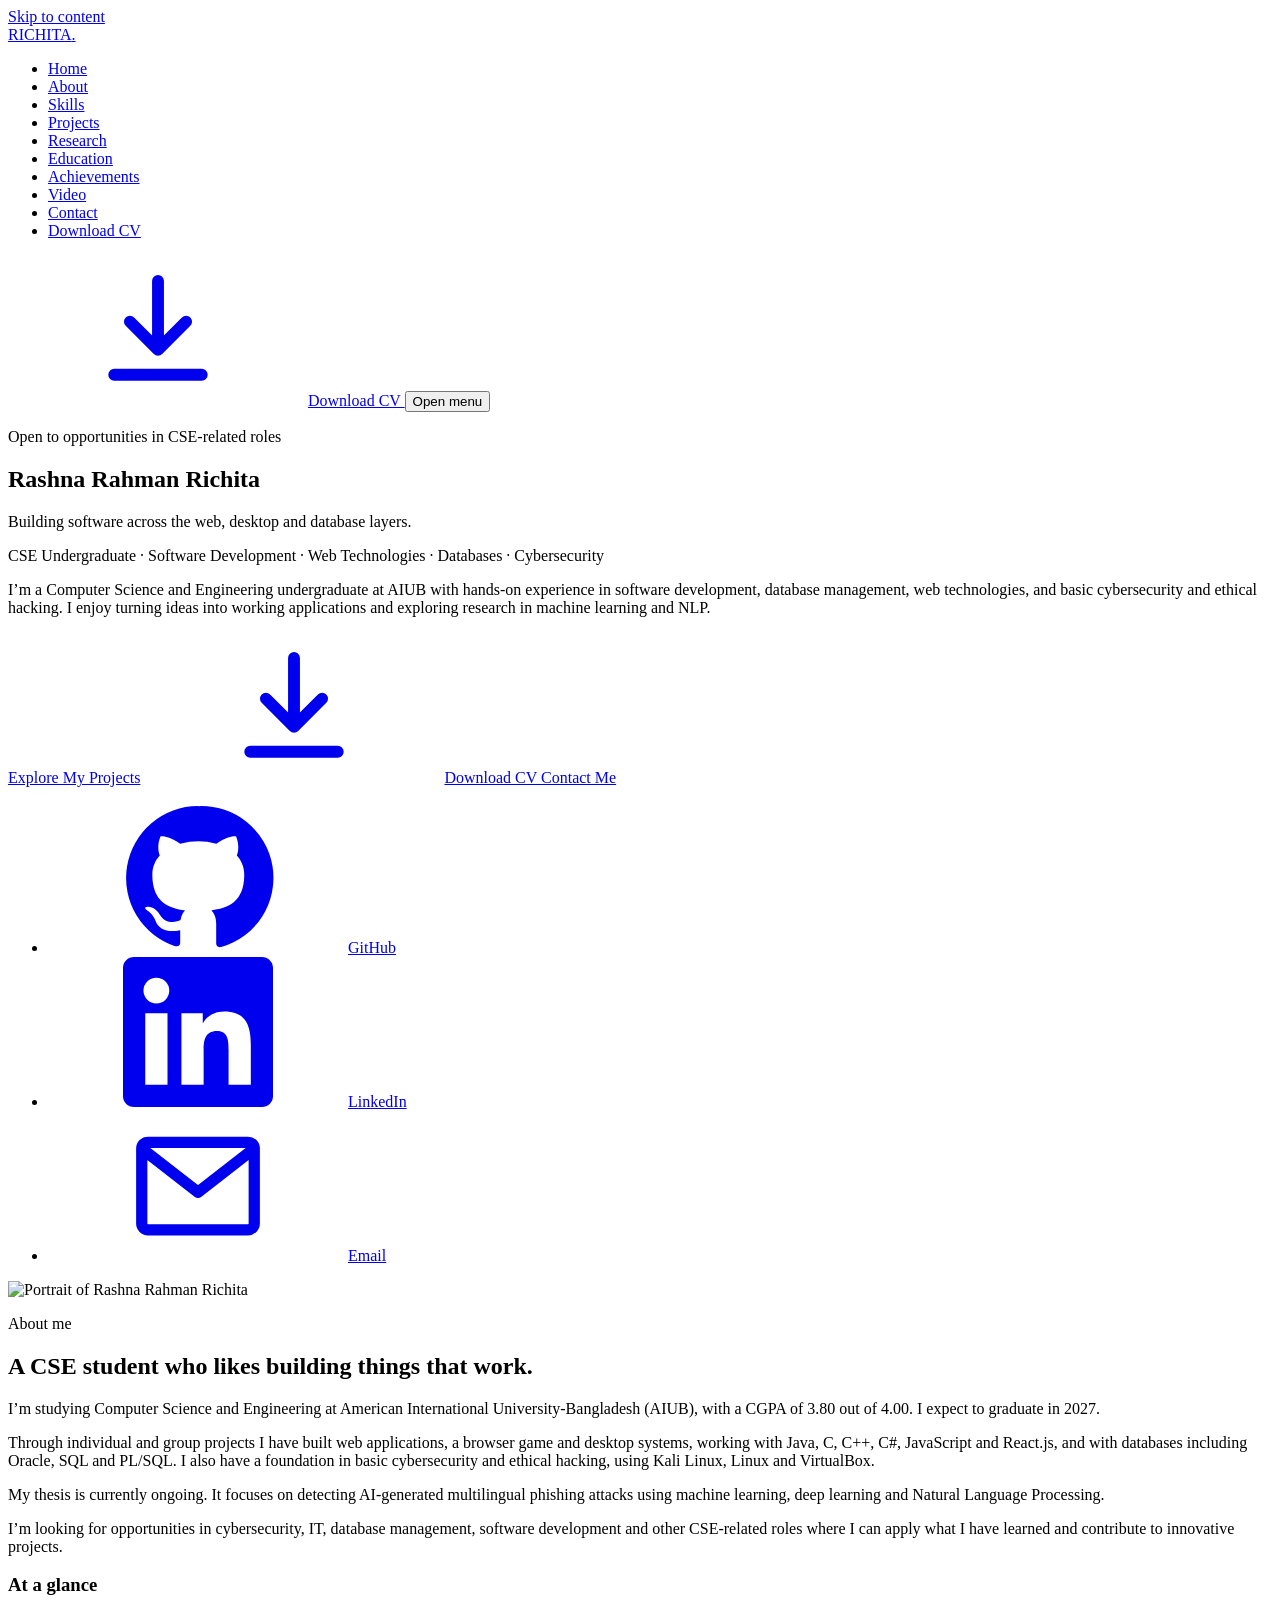
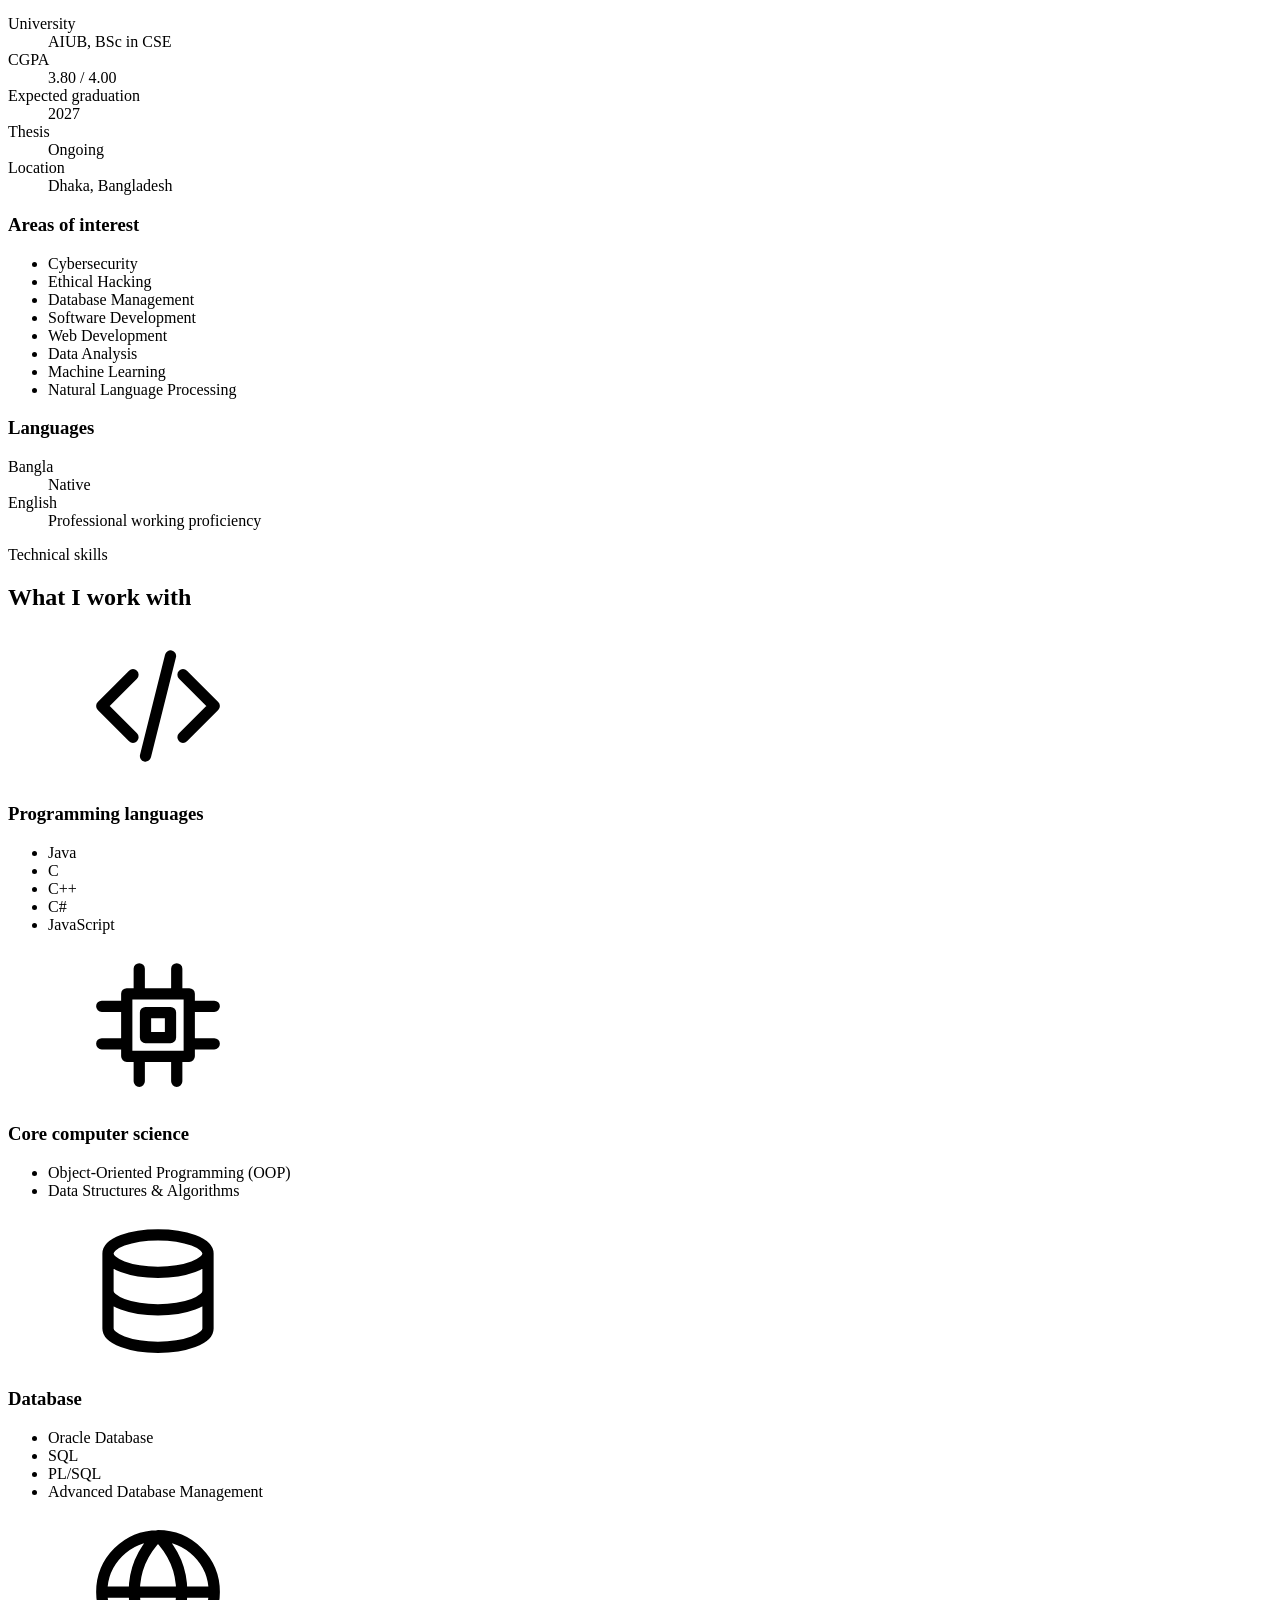
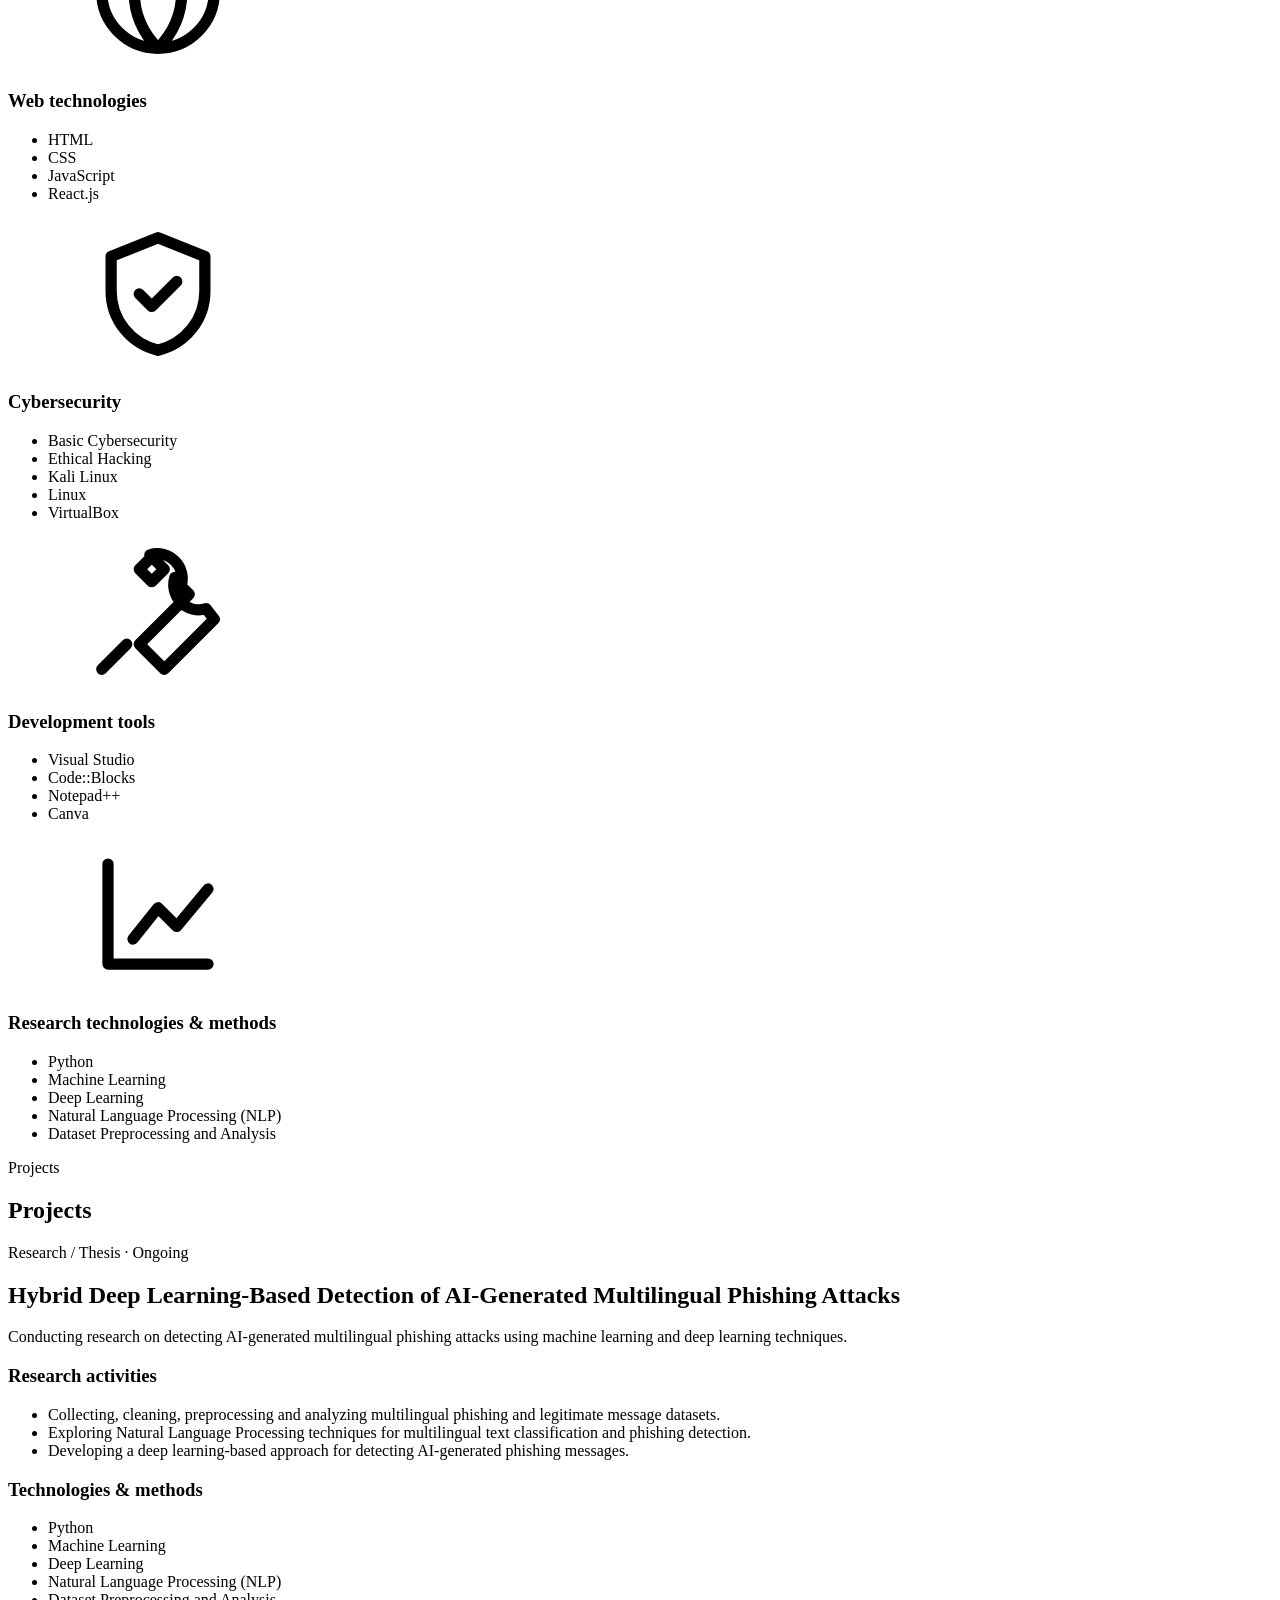
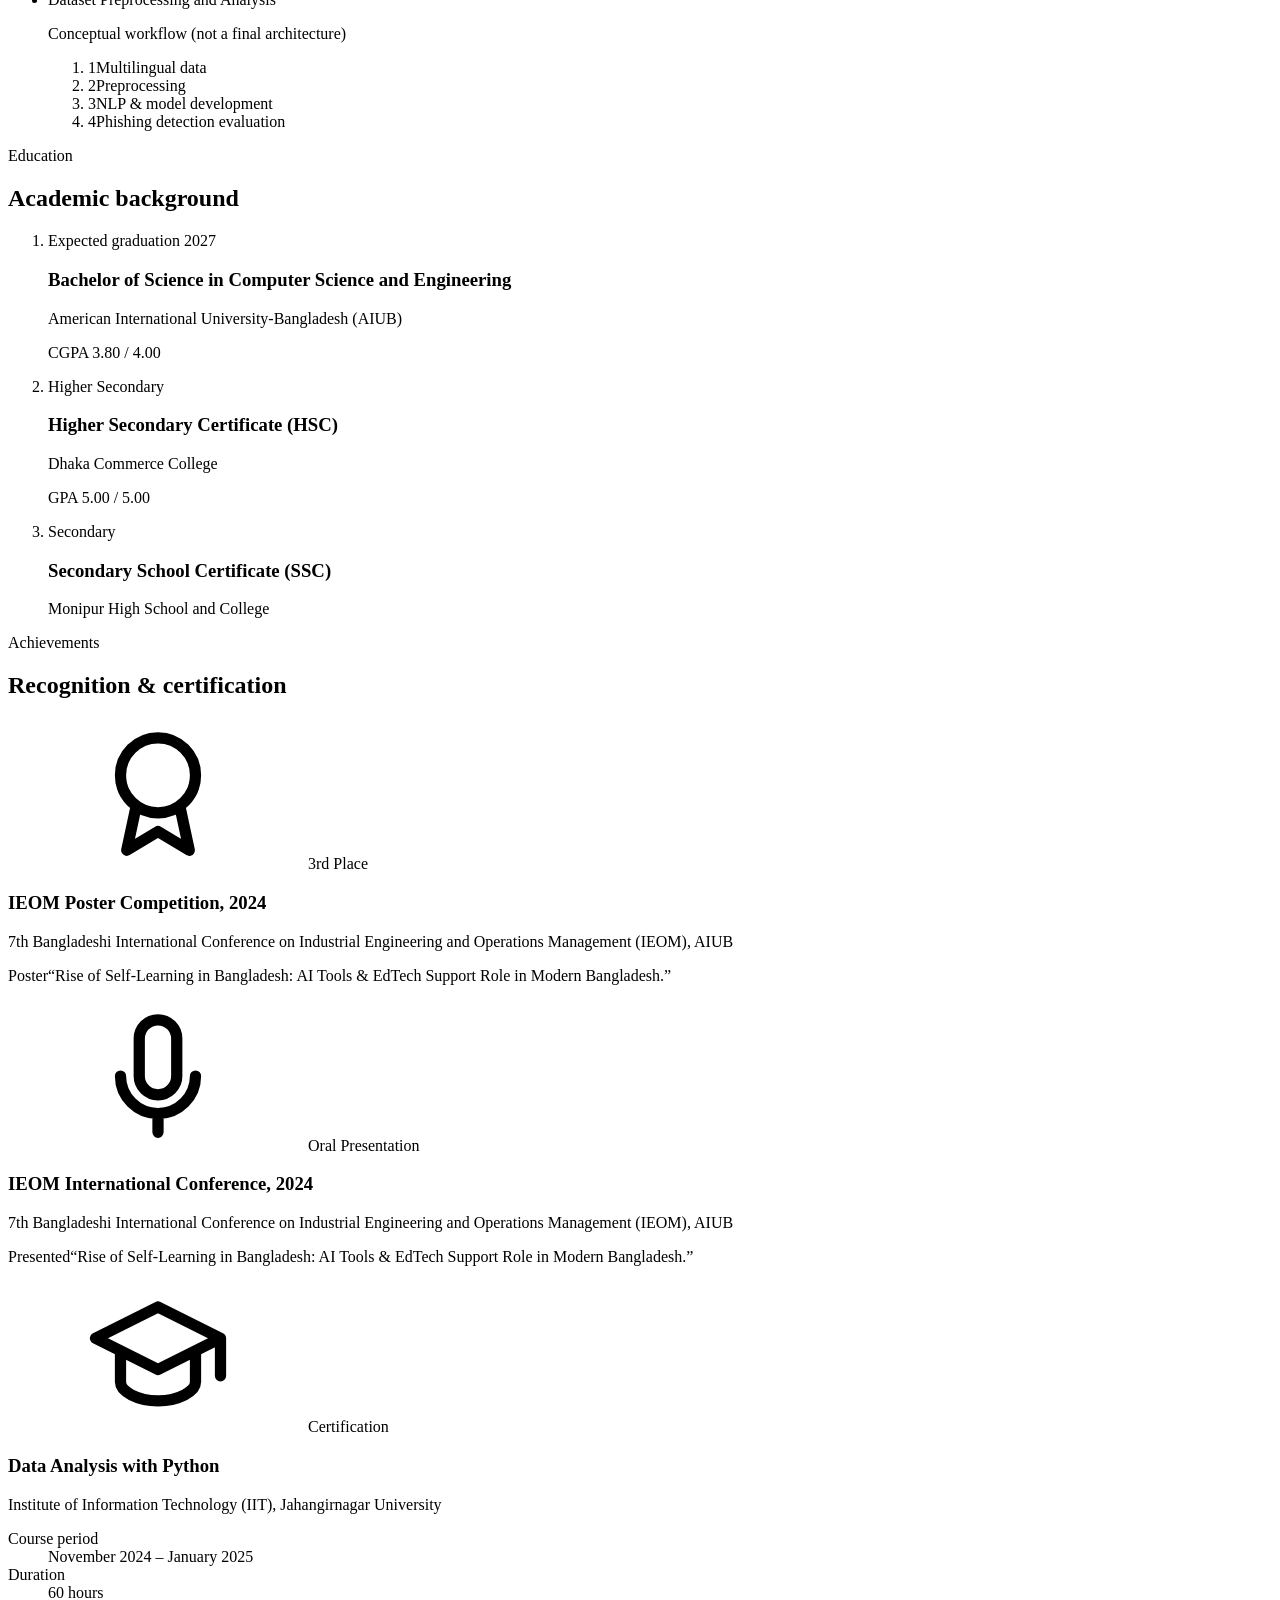
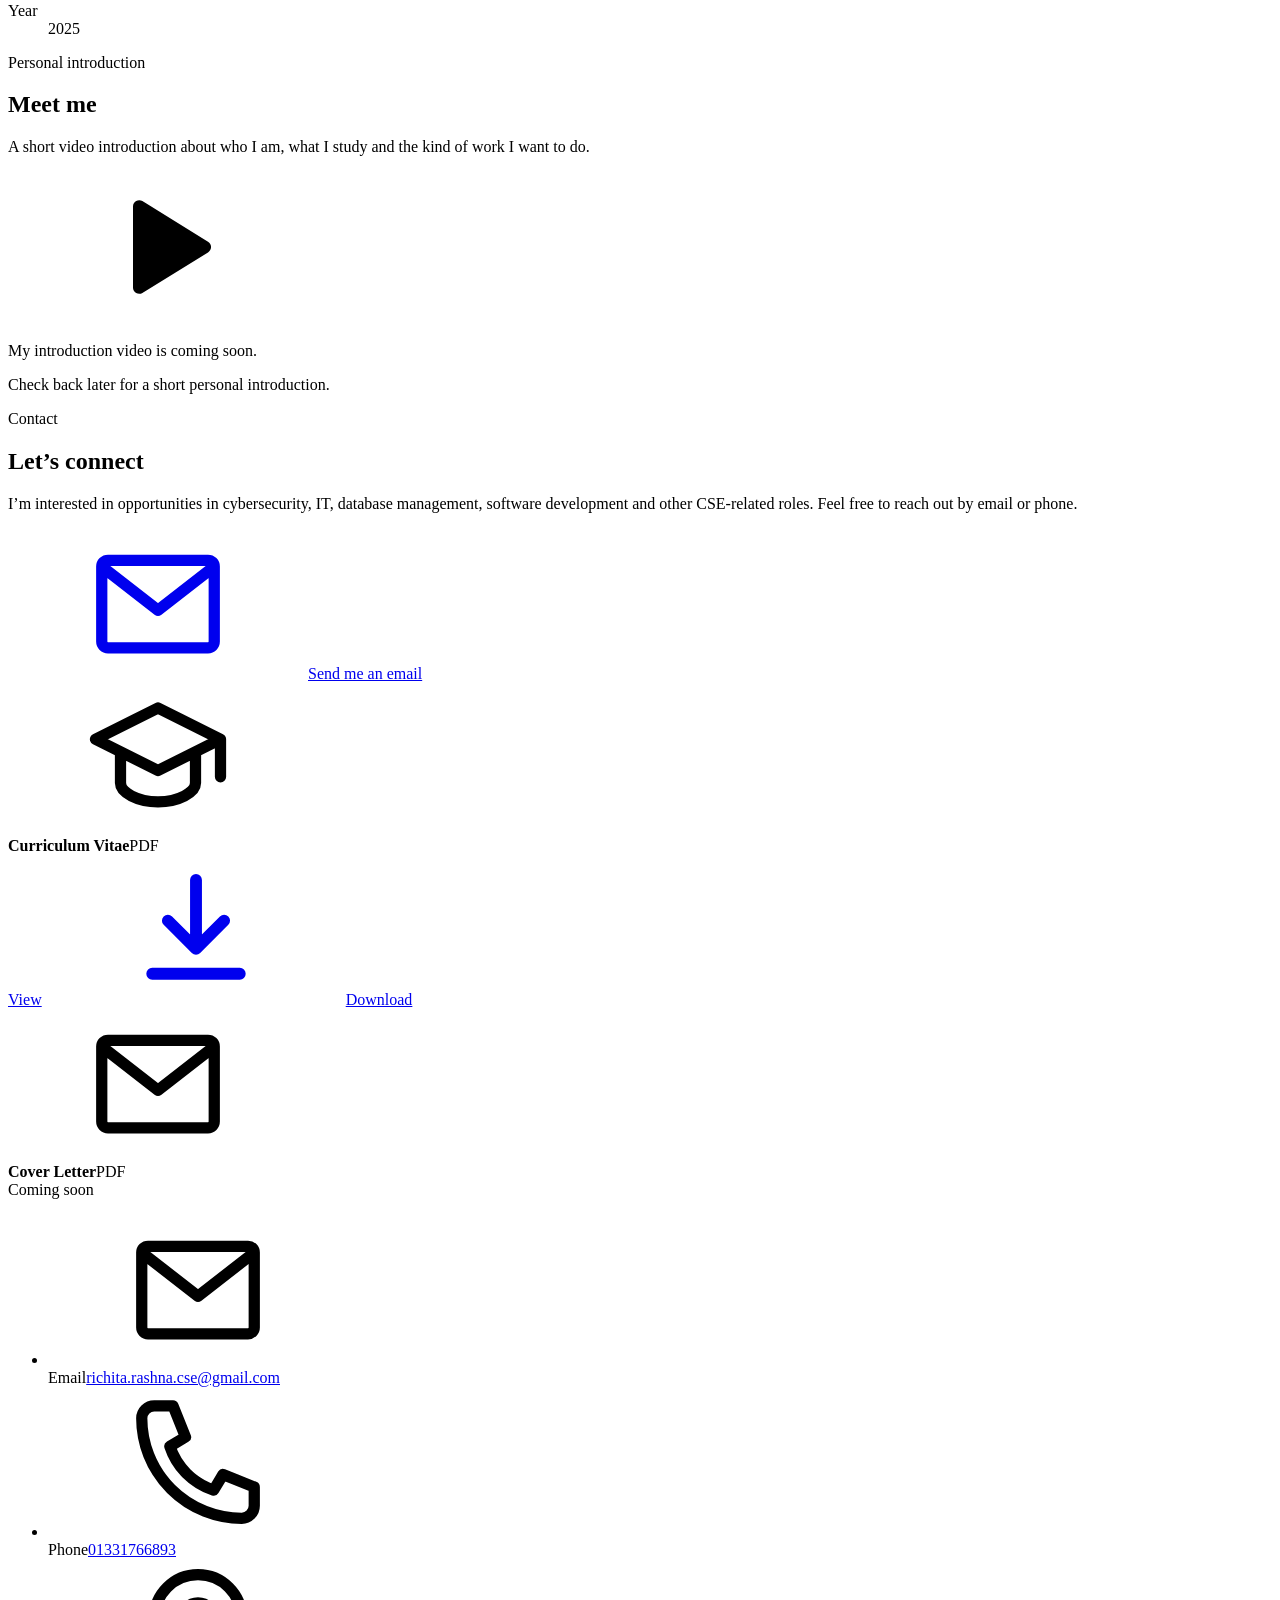
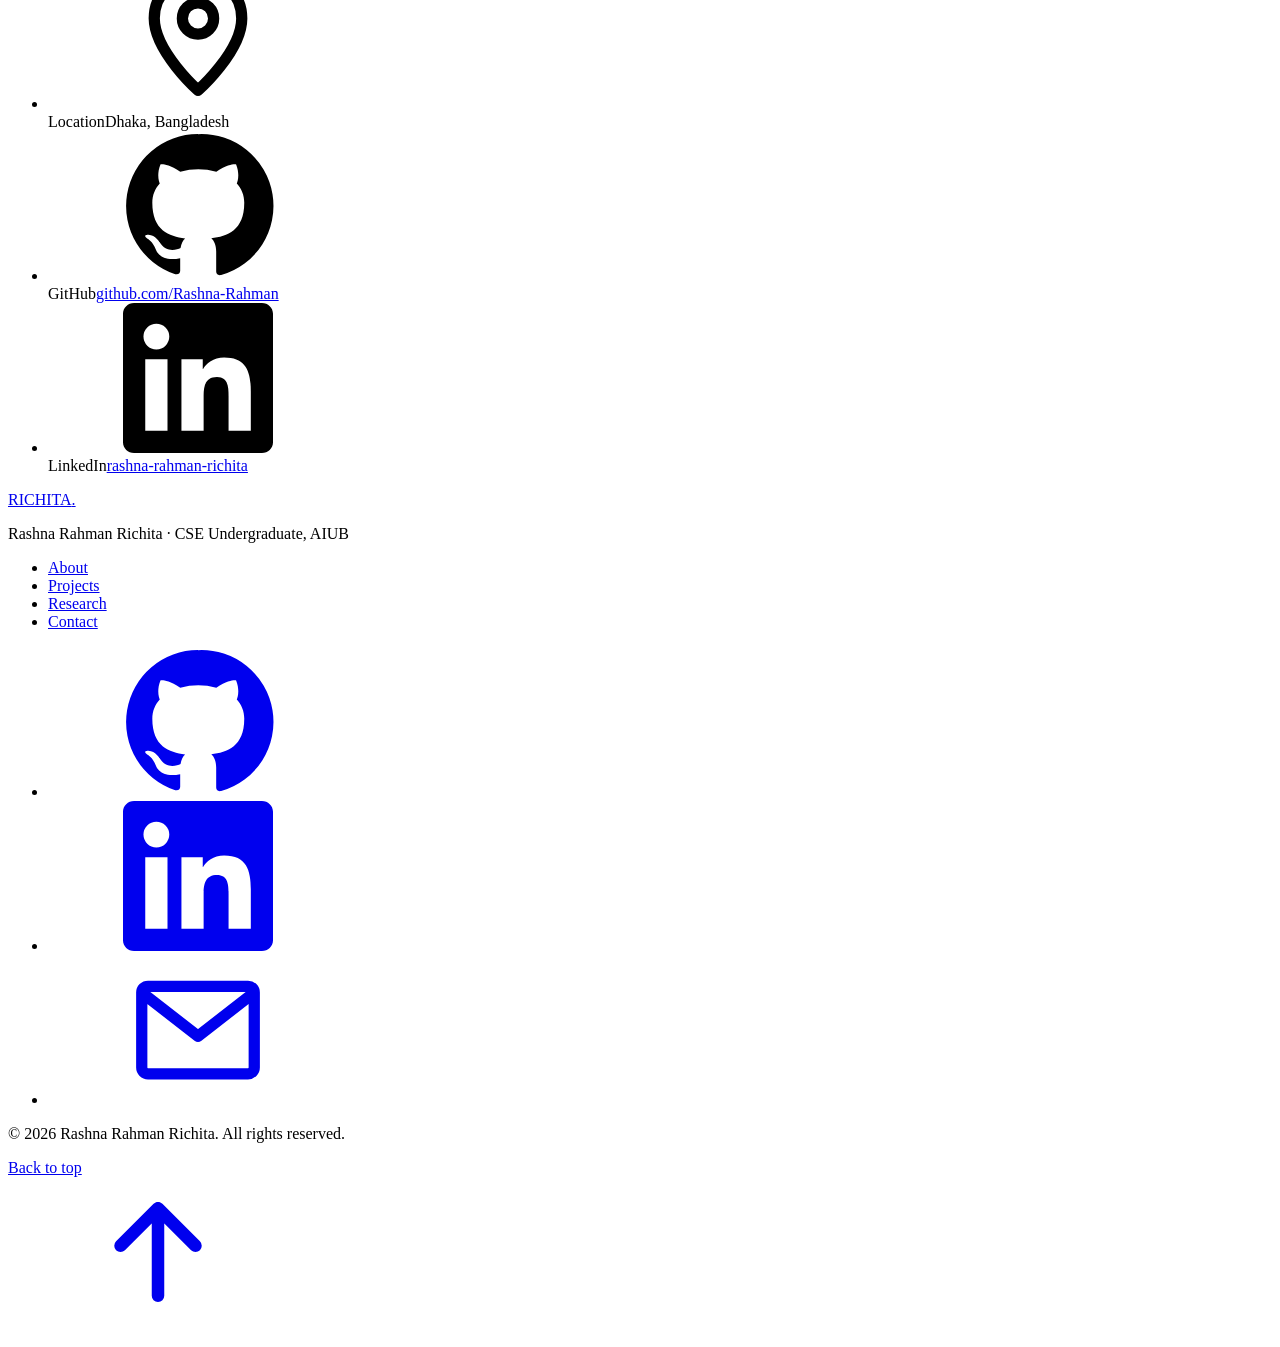
==== index.html @ a223ba28 "Add files via upload" ====
<!DOCTYPE html>
<html lang="en">
<head>
  <meta charset="UTF-8">
  <meta name="viewport" content="width=device-width, initial-scale=1">
  <title>Rashna Rahman Richita | CSE Undergraduate, AIUB</title>
  <meta name="description" content="Portfolio of Rashna Rahman Richita, Computer Science and Engineering undergraduate at AIUB with interests in software development, web technologies, databases and cybersecurity.">

  <!-- Open Graph (edit these if you change your name or host the site) -->
  <meta property="og:type" content="website">
  <meta property="og:title" content="Rashna Rahman Richita | CSE Undergraduate">
  <meta property="og:description" content="Software development, web technologies, databases, cybersecurity and research on multilingual phishing detection.">
  <meta property="og:image" content="assets/images/profile.jpg">

  <link rel="icon" type="image/svg+xml" href="assets/icons/favicon.svg">

  <!-- Font: Inter. If offline, system fonts are used automatically. -->
  <link rel="preconnect" href="https://fonts.googleapis.com">
  <link rel="preconnect" href="https://fonts.gstatic.com" crossorigin>
  <link href="https://fonts.googleapis.com/css2?family=Inter:wght@400;500;600;700;800&display=swap" rel="stylesheet">

  <link rel="stylesheet" href="css/style.css">
  <script>document.documentElement.classList.add("js");</script>
</head>
<body>

<!-- ============ ICON SET (inline SVG, no external library needed) ============ -->
<svg width="0" height="0" style="position:absolute" aria-hidden="true">
  <symbol id="i-github" viewBox="0 0 24 24"><path fill="currentColor" d="M12 .5a11.5 11.5 0 0 0-3.64 22.41c.58.11.79-.25.79-.56v-2c-3.2.7-3.88-1.37-3.88-1.37-.53-1.33-1.28-1.69-1.28-1.69-1.05-.71.08-.7.08-.7 1.16.08 1.77 1.19 1.77 1.19 1.03 1.77 2.71 1.26 3.37.96.1-.75.4-1.26.73-1.55-2.56-.29-5.25-1.28-5.25-5.69 0-1.26.45-2.29 1.19-3.1-.12-.29-.52-1.46.11-3.05 0 0 .97-.31 3.17 1.18a11 11 0 0 1 5.77 0c2.2-1.49 3.17-1.18 3.17-1.18.63 1.59.23 2.76.11 3.05.74.81 1.19 1.84 1.19 3.1 0 4.42-2.7 5.39-5.27 5.68.41.36.78 1.06.78 2.14v3.17c0 .31.21.68.8.56A11.5 11.5 0 0 0 12 .5Z"/></symbol>
  <symbol id="i-linkedin" viewBox="0 0 24 24"><path fill="currentColor" d="M20.45 20.45h-3.56v-5.57c0-1.33-.02-3.04-1.85-3.04-1.86 0-2.14 1.45-2.14 2.94v5.67H9.35V9h3.41v1.56h.05c.48-.9 1.64-1.85 3.37-1.85 3.6 0 4.27 2.37 4.27 5.46v6.28ZM5.34 7.43a2.06 2.06 0 1 1 0-4.13 2.06 2.06 0 0 1 0 4.13ZM7.12 20.45H3.56V9h3.56v11.45ZM22.22 0H1.77C.79 0 0 .77 0 1.73v20.54C0 23.23.79 24 1.77 24h20.45c.98 0 1.78-.77 1.78-1.73V1.73C24 .77 23.2 0 22.22 0Z"/></symbol>
  <symbol id="i-mail" viewBox="0 0 24 24"><path fill="none" stroke="currentColor" stroke-width="1.8" stroke-linecap="round" stroke-linejoin="round" d="M4 5h16a1 1 0 0 1 1 1v12a1 1 0 0 1-1 1H4a1 1 0 0 1-1-1V6a1 1 0 0 1 1-1Zm-1 1 9 7 9-7"/></symbol>
  <symbol id="i-phone" viewBox="0 0 24 24"><path fill="none" stroke="currentColor" stroke-width="1.8" stroke-linecap="round" stroke-linejoin="round" d="M5 3h3l2 5-2.5 1.5a11 11 0 0 0 7 7L16 14l5 2v3a2 2 0 0 1-2 2A16 16 0 0 1 3 5a2 2 0 0 1 2-2Z"/></symbol>
  <symbol id="i-pin" viewBox="0 0 24 24"><path fill="none" stroke="currentColor" stroke-width="1.8" stroke-linecap="round" stroke-linejoin="round" d="M12 21s-7-6.2-7-11.5a7 7 0 0 1 14 0C19 14.8 12 21 12 21Zm0-9a2.5 2.5 0 1 0 0-5 2.5 2.5 0 0 0 0 5Z"/></symbol>
  <symbol id="i-download" viewBox="0 0 24 24"><path fill="none" stroke="currentColor" stroke-width="1.9" stroke-linecap="round" stroke-linejoin="round" d="M12 4v11m0 0-4.5-4.5M12 15l4.5-4.5M5 19h14"/></symbol>
  <symbol id="i-code" viewBox="0 0 24 24"><path fill="none" stroke="currentColor" stroke-width="1.8" stroke-linecap="round" stroke-linejoin="round" d="m8 7-5 5 5 5m8-10 5 5-5 5M14 4l-4 16"/></symbol>
  <symbol id="i-cpu" viewBox="0 0 24 24"><path fill="none" stroke="currentColor" stroke-width="1.8" stroke-linecap="round" stroke-linejoin="round" d="M7 7h10v10H7zM10 10h4v4h-4zM9 3v4m6-4v4M9 17v4m6-4v4M3 9h4m-4 6h4m10-6h4m-4 6h4"/></symbol>
  <symbol id="i-db" viewBox="0 0 24 24"><path fill="none" stroke="currentColor" stroke-width="1.8" stroke-linecap="round" stroke-linejoin="round" d="M4 6c0-1.66 3.58-3 8-3s8 1.34 8 3-3.58 3-8 3-8-1.34-8-3Zm0 0v12c0 1.66 3.58 3 8 3s8-1.34 8-3V6M4 12c0 1.66 3.58 3 8 3s8-1.34 8-3"/></symbol>
  <symbol id="i-globe" viewBox="0 0 24 24"><path fill="none" stroke="currentColor" stroke-width="1.8" stroke-linecap="round" stroke-linejoin="round" d="M12 21a9 9 0 1 0 0-18 9 9 0 0 0 0 18Zm-9-9h18M12 3c2.5 2.5 3.8 5.5 3.8 9S14.5 18.5 12 21c-2.5-2.5-3.8-5.5-3.8-9S9.5 5.5 12 3Z"/></symbol>
  <symbol id="i-shield" viewBox="0 0 24 24"><path fill="none" stroke="currentColor" stroke-width="1.8" stroke-linecap="round" stroke-linejoin="round" d="M12 3 4.5 6v5.5c0 4.6 3.1 8.4 7.5 9.5 4.4-1.1 7.5-4.9 7.5-9.5V6L12 3Zm-3 9 2 2 4-4"/></symbol>
  <symbol id="i-tool" viewBox="0 0 24 24"><path fill="none" stroke="currentColor" stroke-width="1.8" stroke-linecap="round" stroke-linejoin="round" d="M14.7 6.3a4 4 0 0 0 5 5L21 13l-8 8-4-4 8-8-1.3-1.3a4 4 0 0 0-5-5L13 5l-2 2-2-2 2.3-2.3M3 21l4-4"/></symbol>
  <symbol id="i-chart" viewBox="0 0 24 24"><path fill="none" stroke="currentColor" stroke-width="1.8" stroke-linecap="round" stroke-linejoin="round" d="M4 20V4m0 16h16M8 16l4-5 3 3 5-6"/></symbol>
  <symbol id="i-calendar" viewBox="0 0 24 24"><path fill="none" stroke="currentColor" stroke-width="1.8" stroke-linecap="round" stroke-linejoin="round" d="M4 6h16v14H4zM4 10h16M8 3v4m8-4v4M8 14h3m2 0h3m-8 3h3"/></symbol>
  <symbol id="i-shapes" viewBox="0 0 24 24"><path fill="none" stroke="currentColor" stroke-width="1.8" stroke-linecap="round" stroke-linejoin="round" d="M8 11a4 4 0 1 0 0-8 4 4 0 0 0 0 8Zm5 2h8v8h-8zM3 21l4-7 4 7z"/></symbol>
  <symbol id="i-map" viewBox="0 0 24 24"><path fill="none" stroke="currentColor" stroke-width="1.8" stroke-linecap="round" stroke-linejoin="round" d="m3 6 6-2 6 2 6-2v14l-6 2-6-2-6 2V6Zm6-2v14m6-12v14"/></symbol>
  <symbol id="i-award" viewBox="0 0 24 24"><path fill="none" stroke="currentColor" stroke-width="1.8" stroke-linecap="round" stroke-linejoin="round" d="M12 15a6 6 0 1 0 0-12 6 6 0 0 0 0 12Zm-3.5-1L7 21l5-3 5 3-1.5-7"/></symbol>
  <symbol id="i-mic" viewBox="0 0 24 24"><path fill="none" stroke="currentColor" stroke-width="1.8" stroke-linecap="round" stroke-linejoin="round" d="M12 3a3 3 0 0 0-3 3v6a3 3 0 0 0 6 0V6a3 3 0 0 0-3-3Zm-6 9a6 6 0 0 0 12 0m-6 6v3"/></symbol>
  <symbol id="i-bag" viewBox="0 0 24 24"><path fill="none" stroke="currentColor" stroke-width="1.8" stroke-linecap="round" stroke-linejoin="round" d="M5 8h14l-1 12H6L5 8Zm4 0V6a3 3 0 0 1 6 0v2"/></symbol>
  <symbol id="i-play" viewBox="0 0 24 24"><path fill="currentColor" d="M8 5.5v13a1 1 0 0 0 1.5.86l10.5-6.5a1 1 0 0 0 0-1.72L9.5 4.64A1 1 0 0 0 8 5.5Z"/></symbol>
  <symbol id="i-close" viewBox="0 0 24 24"><path fill="none" stroke="currentColor" stroke-width="2" stroke-linecap="round" d="M6 6l12 12M18 6 6 18"/></symbol>
  <symbol id="i-arrow-up" viewBox="0 0 24 24"><path fill="none" stroke="currentColor" stroke-width="2" stroke-linecap="round" stroke-linejoin="round" d="M12 19V5m-6 6 6-6 6 6"/></symbol>
  <symbol id="i-cap" viewBox="0 0 24 24"><path fill="none" stroke="currentColor" stroke-width="1.8" stroke-linecap="round" stroke-linejoin="round" d="M2 9l10-5 10 5-10 5L2 9Zm4 2v5c0 1.5 2.7 3 6 3s6-1.5 6-3v-5m4-2v6"/></symbol>
</svg>

<a class="skip-link" href="#main">Skip to content</a>

<!-- ======================= HEADER ======================= -->
<header class="header" id="header">
  <nav class="nav container" aria-label="Main">
    <a href="#home" class="wordmark" aria-label="Richita, back to top">RICHITA<span>.</span></a>

    <ul class="nav-links" id="nav-links">
      <li><a href="#home">Home</a></li>
      <li><a href="#about">About</a></li>
      <li><a href="#skills">Skills</a></li>
      <li><a href="#projects">Projects</a></li>
      <li><a href="#research">Research</a></li>
      <li><a href="#education">Education</a></li>
      <li><a href="#achievements">Achievements</a></li>
      <li><a href="#meet-me">Video</a></li>
      <li><a href="#contact">Contact</a></li>
      <li class="nav-cv-mobile"><a class="btn btn-primary btn-block" href="assets/documents/CV.pdf" download="Rashna_Rahman_Richita_CV.pdf" data-download>Download CV</a></li>
    </ul>

    <div class="nav-actions">
      <a class="btn btn-primary btn-sm nav-cv" href="assets/documents/CV.pdf" download="Rashna_Rahman_Richita_CV.pdf" data-download aria-label="Download CV (PDF)">
        <svg class="icon" aria-hidden="true"><use href="#i-download"/></svg>Download CV
      </a>
      <button class="menu-btn" id="menu-btn" type="button" aria-expanded="false" aria-controls="nav-links">
        <span class="menu-bar" aria-hidden="true"></span>
        <span class="sr-only">Open menu</span>
      </button>
    </div>
  </nav>
</header>

<main id="main">

  <!-- ======================= HERO ======================= -->
  <section class="hero" id="home">
    <div class="container hero-grid">
      <div class="hero-copy">
        <p class="availability"><span class="dot" aria-hidden="true"></span>Open to opportunities in CSE-related roles</p>
        <h1 class="hero-title">Rashna Rahman Richita</h1>
        <p class="hero-headline">Building software across the web, desktop and database layers.</p>
        <p class="hero-label">CSE Undergraduate · Software Development · Web Technologies · Databases · Cybersecurity</p>
        <p class="hero-text">
          I’m a Computer Science and Engineering undergraduate at AIUB with hands-on experience in
          software development, database management, web technologies, and basic cybersecurity and
          ethical hacking. I enjoy turning ideas into working applications and exploring research in
          machine learning and NLP.
        </p>

        <div class="hero-actions">
          <a href="#projects" class="btn btn-primary">Explore My Projects</a>
          <a href="assets/documents/CV.pdf" download="Rashna_Rahman_Richita_CV.pdf" data-download class="btn btn-outline">
            <svg class="icon" aria-hidden="true"><use href="#i-download"/></svg>Download CV
          </a>
          <!-- Cover letter button: appears automatically once DOCUMENTS.coverLetter is set in js/script.js -->
          <a href="assets/documents/Cover_Letter.pdf" download="Rashna_Rahman_Richita_Cover_Letter.pdf" data-download data-doc="cover" class="btn btn-outline" hidden>
            <svg class="icon" aria-hidden="true"><use href="#i-mail"/></svg>Cover Letter
          </a>
          <a href="#contact" class="btn btn-ghost">Contact Me</a>
        </div>

        <ul class="hero-social" aria-label="Profiles">
          <li><a data-config="github" href="#" target="_blank" rel="noopener" aria-label="GitHub profile"><svg class="icon" aria-hidden="true"><use href="#i-github"/></svg>GitHub</a></li>
          <li><a data-config="linkedin" href="#" target="_blank" rel="noopener" aria-label="LinkedIn profile"><svg class="icon" aria-hidden="true"><use href="#i-linkedin"/></svg>LinkedIn</a></li>
          <li><a data-config="email" href="#" aria-label="Send an email"><svg class="icon" aria-hidden="true"><use href="#i-mail"/></svg>Email</a></li>
        </ul>
      </div>

      <div class="hero-visual">
        <div class="portrait">
          <!-- Replace assets/images/profile.jpg to change your photo -->
          <img src="assets/images/profile.jpg" alt="Portrait of Rashna Rahman Richita" width="800" height="1000">
        </div>
      </div>
    </div>
  </section>

  <!-- ======================= ABOUT ======================= -->
  <section class="section" id="about" aria-labelledby="about-title">
    <div class="container about-grid">
      <div class="reveal">
        <p class="eyebrow">About me</p>
        <h2 id="about-title">A CSE student who likes building things that work.</h2>
      </div>

      <div class="about-text reveal">
        <p class="lead">I’m studying Computer Science and Engineering at American International University-Bangladesh (AIUB), with a CGPA of 3.80 out of 4.00. I expect to graduate in 2027.</p>
        <p>Through individual and group projects I have built web applications, a browser game and desktop systems, working with Java, C, C++, C#, JavaScript and React.js, and with databases including Oracle, SQL and PL/SQL. I also have a foundation in basic cybersecurity and ethical hacking, using Kali Linux, Linux and VirtualBox.</p>
        <p>My thesis is currently ongoing. It focuses on detecting AI-generated multilingual phishing attacks using machine learning, deep learning and Natural Language Processing.</p>
        <p>I’m looking for opportunities in cybersecurity, IT, database management, software development and other CSE-related roles where I can apply what I have learned and contribute to innovative projects.</p>
      </div>

      <div class="about-side reveal">
        <div class="mini-card">
          <h3>At a glance</h3>
          <dl class="lang glance">
            <div><dt>University</dt><dd>AIUB, BSc in CSE</dd></div>
            <div><dt>CGPA</dt><dd>3.80 / 4.00</dd></div>
            <div><dt>Expected graduation</dt><dd>2027</dd></div>
            <div><dt>Thesis</dt><dd>Ongoing</dd></div>
            <div><dt>Location</dt><dd>Dhaka, Bangladesh</dd></div>
          </dl>
        </div>
        <div class="mini-card">
          <h3>Areas of interest</h3>
          <ul class="chips">
            <li>Cybersecurity</li><li>Ethical Hacking</li><li>Database Management</li>
            <li>Software Development</li><li>Web Development</li><li>Data Analysis</li>
            <li>Machine Learning</li><li>Natural Language Processing</li>
          </ul>
        </div>
        <div class="mini-card">
          <h3>Languages</h3>
          <dl class="lang">
            <div><dt>Bangla</dt><dd>Native</dd></div>
            <div><dt>English</dt><dd>Professional working proficiency</dd></div>
          </dl>
        </div>
      </div>
    </div>
  </section>

  <!-- ======================= SKILLS ======================= -->
  <!-- To edit skills: change the <li> items inside each card. Copy a whole .skill-card to add a category. -->
  <section class="section section-alt" id="skills" aria-labelledby="skills-title">
    <div class="container">
      <div class="section-head reveal">
        <p class="eyebrow">Technical skills</p>
        <h2 id="skills-title">What I work with</h2>
      </div>

      <div class="skills-grid">
        <article class="skill-card reveal">
          <div class="skill-icon"><svg class="icon" aria-hidden="true"><use href="#i-code"/></svg></div>
          <h3>Programming languages</h3>
          <ul class="chips"><li>Java</li><li>C</li><li>C++</li><li>C#</li><li>JavaScript</li></ul>
        </article>
        <article class="skill-card reveal">
          <div class="skill-icon"><svg class="icon" aria-hidden="true"><use href="#i-cpu"/></svg></div>
          <h3>Core computer science</h3>
          <ul class="chips"><li>Object-Oriented Programming (OOP)</li><li>Data Structures &amp; Algorithms</li></ul>
        </article>
        <article class="skill-card reveal">
          <div class="skill-icon"><svg class="icon" aria-hidden="true"><use href="#i-db"/></svg></div>
          <h3>Database</h3>
          <ul class="chips"><li>Oracle Database</li><li>SQL</li><li>PL/SQL</li><li>Advanced Database Management</li></ul>
        </article>
        <article class="skill-card reveal">
          <div class="skill-icon"><svg class="icon" aria-hidden="true"><use href="#i-globe"/></svg></div>
          <h3>Web technologies</h3>
          <ul class="chips"><li>HTML</li><li>CSS</li><li>JavaScript</li><li>React.js</li></ul>
        </article>
        <article class="skill-card reveal">
          <div class="skill-icon"><svg class="icon" aria-hidden="true"><use href="#i-shield"/></svg></div>
          <h3>Cybersecurity</h3>
          <ul class="chips"><li>Basic Cybersecurity</li><li>Ethical Hacking</li><li>Kali Linux</li><li>Linux</li><li>VirtualBox</li></ul>
        </article>
        <article class="skill-card reveal">
          <div class="skill-icon"><svg class="icon" aria-hidden="true"><use href="#i-tool"/></svg></div>
          <h3>Development tools</h3>
          <ul class="chips"><li>Visual Studio</li><li>Code::Blocks</li><li>Notepad++</li><li>Canva</li></ul>
        </article>
        <article class="skill-card skill-card-wide reveal">
          <div class="skill-icon skill-icon-teal"><svg class="icon" aria-hidden="true"><use href="#i-chart"/></svg></div>
          <h3>Research technologies &amp; methods</h3>
          <ul class="chips"><li>Python</li><li>Machine Learning</li><li>Deep Learning</li><li>Natural Language Processing (NLP)</li><li>Dataset Preprocessing and Analysis</li></ul>
        </article>
      </div>
    </div>
  </section>

  <!-- ======================= PROJECTS ======================= -->
  <!-- Project cards are generated from the PROJECTS list at the top of js/script.js -->
  <section class="section" id="projects" aria-labelledby="projects-title">
    <div class="container">
      <div class="section-head section-head-row reveal">
        <div>
          <p class="eyebrow">Projects</p>
          <h2 id="projects-title">Projects</h2>
        </div>
        <div class="filters" id="filters" role="group" aria-label="Filter projects by type"></div>
      </div>

      <div class="project-grid" id="project-grid"></div>
      <p class="empty-state" id="empty-state" hidden>No projects in this category yet.</p>
      <noscript><p class="empty-state">Please enable JavaScript to view the project cards.</p></noscript>
    </div>
  </section>

  <!-- Project details popup (filled in by js/script.js) -->
  <dialog class="modal" id="project-modal" aria-labelledby="modal-title">
    <div class="modal-inner">
      <button class="modal-close" type="button" id="modal-close" aria-label="Close project details">
        <svg class="icon" aria-hidden="true"><use href="#i-close"/></svg>
      </button>
      <div class="modal-head">
        <div class="project-icon" id="modal-icon"></div>
        <div>
          <p class="project-meta" id="modal-meta"></p>
          <h3 id="modal-title"></h3>
        </div>
      </div>
      <p id="modal-desc"></p>
      <h4>Highlights</h4>
      <ul class="modal-list" id="modal-highlights"></ul>
      <h4>Technologies</h4>
      <ul class="chips" id="modal-tech"></ul>
      <div class="modal-links" id="modal-links"></div>
    </div>
  </dialog>

  <!-- ======================= RESEARCH ======================= -->
  <section class="section research" id="research" aria-labelledby="research-title">
    <div class="container">
      <div class="research-card reveal">
        <div class="research-head">
          <p class="eyebrow eyebrow-light">Research / Thesis · <span class="status">Ongoing</span></p>
          <h2 id="research-title">Hybrid Deep Learning-Based Detection of AI-Generated Multilingual Phishing Attacks</h2>
          <p class="research-focus">Conducting research on detecting AI-generated multilingual phishing attacks using machine learning and deep learning techniques.</p>
        </div>

        <div class="research-body">
          <div>
            <h3>Research activities</h3>
            <ul class="check-list">
              <li>Collecting, cleaning, preprocessing and analyzing multilingual phishing and legitimate message datasets.</li>
              <li>Exploring Natural Language Processing techniques for multilingual text classification and phishing detection.</li>
              <li>Developing a deep learning-based approach for detecting AI-generated phishing messages.</li>
            </ul>
          </div>
          <div>
            <h3>Technologies &amp; methods</h3>
            <ul class="chips chips-light">
              <li>Python</li><li>Machine Learning</li><li>Deep Learning</li><li>Natural Language Processing (NLP)</li><li>Dataset Preprocessing and Analysis</li>
            </ul>
          </div>
        </div>

        <figure class="flow">
          <figcaption>Conceptual workflow (not a final architecture)</figcaption>
          <ol>
            <li><span>1</span>Multilingual data</li>
            <li><span>2</span>Preprocessing</li>
            <li><span>3</span>NLP &amp; model development</li>
            <li><span>4</span>Phishing detection evaluation</li>
          </ol>
        </figure>

        <!-- FUTURE: add your abstract, paper PDF or publication link here, e.g.
             <p><a href="assets/documents/thesis.pdf">Read the thesis (PDF)</a></p> -->
      </div>
    </div>
  </section>

  <!-- ======================= EDUCATION ======================= -->
  <section class="section section-alt" id="education" aria-labelledby="education-title">
    <div class="container">
      <div class="section-head reveal">
        <p class="eyebrow">Education</p>
        <h2 id="education-title">Academic background</h2>
      </div>

      <ol class="timeline">
        <li class="timeline-item reveal">
          <div class="tl-card">
            <p class="tl-when">Expected graduation 2027</p>
            <h3>Bachelor of Science in Computer Science and Engineering</h3>
            <p class="tl-school">American International University-Bangladesh (AIUB)</p>
            <p class="tl-score">CGPA 3.80 / 4.00</p>
          </div>
        </li>
        <li class="timeline-item reveal">
          <div class="tl-card">
            <p class="tl-when">Higher Secondary</p>
            <h3>Higher Secondary Certificate (HSC)</h3>
            <p class="tl-school">Dhaka Commerce College</p>
            <p class="tl-score">GPA 5.00 / 5.00</p>
          </div>
        </li>
        <li class="timeline-item reveal">
          <div class="tl-card">
            <p class="tl-when">Secondary</p>
            <h3>Secondary School Certificate (SSC)</h3>
            <p class="tl-school">Monipur High School and College</p>
          </div>
        </li>
      </ol>
    </div>
  </section>

  <!-- ======================= ACHIEVEMENTS & CERTIFICATION ======================= -->
  <section class="section" id="achievements" aria-labelledby="achievements-title">
    <div class="container">
      <div class="section-head reveal">
        <p class="eyebrow">Achievements</p>
        <h2 id="achievements-title">Recognition &amp; certification</h2>
      </div>

      <div class="ach-grid">
        <article class="ach-card ach-award reveal">
          <div class="ach-badge"><svg class="icon" aria-hidden="true"><use href="#i-award"/></svg>3rd Place</div>
          <h3>IEOM Poster Competition, 2024</h3>
          <p class="muted">7th Bangladeshi International Conference on Industrial Engineering and Operations Management (IEOM), AIUB</p>
          <p class="ach-title"><span>Poster</span>“Rise of Self-Learning in Bangladesh: AI Tools &amp; EdTech Support Role in Modern Bangladesh.”</p>
        </article>

        <article class="ach-card reveal">
          <div class="ach-badge ach-badge-blue"><svg class="icon" aria-hidden="true"><use href="#i-mic"/></svg>Oral Presentation</div>
          <h3>IEOM International Conference, 2024</h3>
          <p class="muted">7th Bangladeshi International Conference on Industrial Engineering and Operations Management (IEOM), AIUB</p>
          <p class="ach-title"><span>Presented</span>“Rise of Self-Learning in Bangladesh: AI Tools &amp; EdTech Support Role in Modern Bangladesh.”</p>
        </article>

        <article class="ach-card ach-cert reveal" id="certification">
          <div class="ach-badge ach-badge-teal"><svg class="icon" aria-hidden="true"><use href="#i-cap"/></svg>Certification</div>
          <div class="cert-row">
            <div>
              <h3>Data Analysis with Python</h3>
              <p class="muted">Institute of Information Technology (IIT), Jahangirnagar University</p>
            </div>
            <dl class="cert-meta">
              <div><dt>Course period</dt><dd>November 2024 – January 2025</dd></div>
              <div><dt>Duration</dt><dd>60 hours</dd></div>
              <div><dt>Year</dt><dd>2025</dd></div>
            </dl>
          </div>
        </article>
      </div>
    </div>
  </section>

  <!-- ======================= MEET ME (VIDEO) ======================= -->
  <!--
    HOW TO ADD YOUR VIDEO
    Option A (local file): save your video as  assets/videos/introduction.mp4  and refresh.
    Option B (YouTube): paste the video link into YOUTUBE_URL at the top of js/script.js.
    Until one of them is set, a "coming soon" placeholder is shown.
  -->
  <section class="section section-alt" id="meet-me" aria-labelledby="video-title">
    <div class="container video-grid">
      <div class="reveal">
        <p class="eyebrow">Personal introduction</p>
        <h2 id="video-title">Meet me</h2>
        <p class="muted">A short video introduction about who I am, what I study and the kind of work I want to do.</p>
      </div>

      <div class="video-frame reveal" id="video-frame">
        <video id="intro-video" controls preload="metadata" playsinline hidden>
          <source src="assets/videos/introduction.mp4" type="video/mp4">
        </video>
        <div class="video-placeholder" id="video-placeholder">
          <span class="play-ring" aria-hidden="true"><svg class="icon"><use href="#i-play"/></svg></span>
          <p class="vp-title">My introduction video is coming soon.</p>
          <p class="vp-sub">Check back later for a short personal introduction.</p>
        </div>
      </div>
    </div>
  </section>

  <!-- ======================= CONTACT ======================= -->
  <section class="section" id="contact" aria-labelledby="contact-title">
    <div class="container contact-grid">
      <div class="contact-info reveal">
        <p class="eyebrow">Contact</p>
        <h2 id="contact-title">Let’s connect</h2>
        <p class="muted">I’m interested in opportunities in cybersecurity, IT, database management, software development and other CSE-related roles. Feel free to reach out by email or phone.</p>
        <div class="contact-cta">
          <a class="btn btn-primary" data-config="email" href="#"><svg class="icon" aria-hidden="true"><use href="#i-mail"/></svg>Send me an email</a>
        </div>

        <!-- ============ DOCUMENTS (CV + Cover Letter) ============
             CV:           assets/documents/CV.pdf
             Cover letter: save it as assets/documents/Cover_Letter.pdf,
                           then set coverLetter in DOCUMENTS at the top of js/script.js -->
        <div class="doc-list" aria-label="Documents">
          <div class="doc-row">
            <span class="doc-icon"><svg class="icon" aria-hidden="true"><use href="#i-cap"/></svg></span>
            <div class="doc-name"><strong>Curriculum Vitae</strong><span>PDF</span></div>
            <div class="doc-actions">
              <a class="doc-btn" href="assets/documents/CV.pdf" target="_blank" rel="noopener">View</a>
              <a class="doc-btn doc-btn-primary" href="assets/documents/CV.pdf" download="Rashna_Rahman_Richita_CV.pdf" data-download><svg class="icon" aria-hidden="true"><use href="#i-download"/></svg>Download</a>
            </div>
          </div>
          <div class="doc-row">
            <span class="doc-icon doc-icon-teal"><svg class="icon" aria-hidden="true"><use href="#i-mail"/></svg></span>
            <div class="doc-name"><strong>Cover Letter</strong><span>PDF</span></div>
            <div class="doc-actions" data-doc="cover" hidden>
              <a class="doc-btn" href="assets/documents/Cover_Letter.pdf" target="_blank" rel="noopener">View</a>
              <a class="doc-btn doc-btn-primary" href="assets/documents/Cover_Letter.pdf" download="Rashna_Rahman_Richita_Cover_Letter.pdf" data-download><svg class="icon" aria-hidden="true"><use href="#i-download"/></svg>Download</a>
            </div>
            <span class="doc-pending" data-doc-pending="cover">Coming soon</span>
          </div>
        </div>
      </div>

      <div class="contact-card reveal">
        <ul class="contact-list">
          <li>
            <span class="c-icon"><svg class="icon" aria-hidden="true"><use href="#i-mail"/></svg></span>
            <div><span class="c-label">Email</span><a data-config="email" href="#">richita.rashna.cse@gmail.com</a></div>
          </li>
          <li>
            <span class="c-icon"><svg class="icon" aria-hidden="true"><use href="#i-phone"/></svg></span>
            <div><span class="c-label">Phone</span><a data-config="phone" href="#">01331766893</a></div>
          </li>
          <li>
            <span class="c-icon"><svg class="icon" aria-hidden="true"><use href="#i-pin"/></svg></span>
            <div><span class="c-label">Location</span><span>Dhaka, Bangladesh</span></div>
          </li>
          <li>
            <span class="c-icon"><svg class="icon" aria-hidden="true"><use href="#i-github"/></svg></span>
            <div><span class="c-label">GitHub</span><a data-config="github" href="#" target="_blank" rel="noopener">github.com/Rashna-Rahman</a></div>
          </li>
          <li data-config-row="linkedin">
            <span class="c-icon"><svg class="icon" aria-hidden="true"><use href="#i-linkedin"/></svg></span>
            <div><span class="c-label">LinkedIn</span><a data-config="linkedin" href="#" target="_blank" rel="noopener">rashna-rahman-richita</a></div>
          </li>
        </ul>
      </div>
    </div>
  </section>
</main>

<!-- ======================= FOOTER ======================= -->
<footer class="footer">
  <div class="container footer-grid">
    <div>
      <a href="#home" class="wordmark">RICHITA<span>.</span></a>
      <p class="muted">Rashna Rahman Richita · CSE Undergraduate, AIUB</p>
    </div>
    <nav aria-label="Footer">
      <ul class="footer-links">
        <li><a href="#about">About</a></li>
        <li><a href="#projects">Projects</a></li>
        <li><a href="#research">Research</a></li>
        <li><a href="#contact">Contact</a></li>
      </ul>
    </nav>
    <ul class="footer-social" aria-label="Profiles">
      <li><a data-config="github" href="#" target="_blank" rel="noopener" aria-label="GitHub"><svg class="icon" aria-hidden="true"><use href="#i-github"/></svg></a></li>
      <li><a data-config="linkedin" href="#" target="_blank" rel="noopener" aria-label="LinkedIn"><svg class="icon" aria-hidden="true"><use href="#i-linkedin"/></svg></a></li>
      <li><a data-config="email" href="#" aria-label="Email"><svg class="icon" aria-hidden="true"><use href="#i-mail"/></svg></a></li>
    </ul>
  </div>
  <div class="container footer-bottom">
    <p>© <span id="year">2026</span> Rashna Rahman Richita. All rights reserved.</p>
    <a href="#home" class="to-top-link">Back to top</a>
  </div>
</footer>

<a href="#home" class="to-top" id="to-top" aria-label="Back to top">
  <svg class="icon" aria-hidden="true"><use href="#i-arrow-up"/></svg>
</a>

<p class="toast" id="toast" role="status" aria-live="polite"></p>

<script src="js/script.js"></script>
</body>
</html>
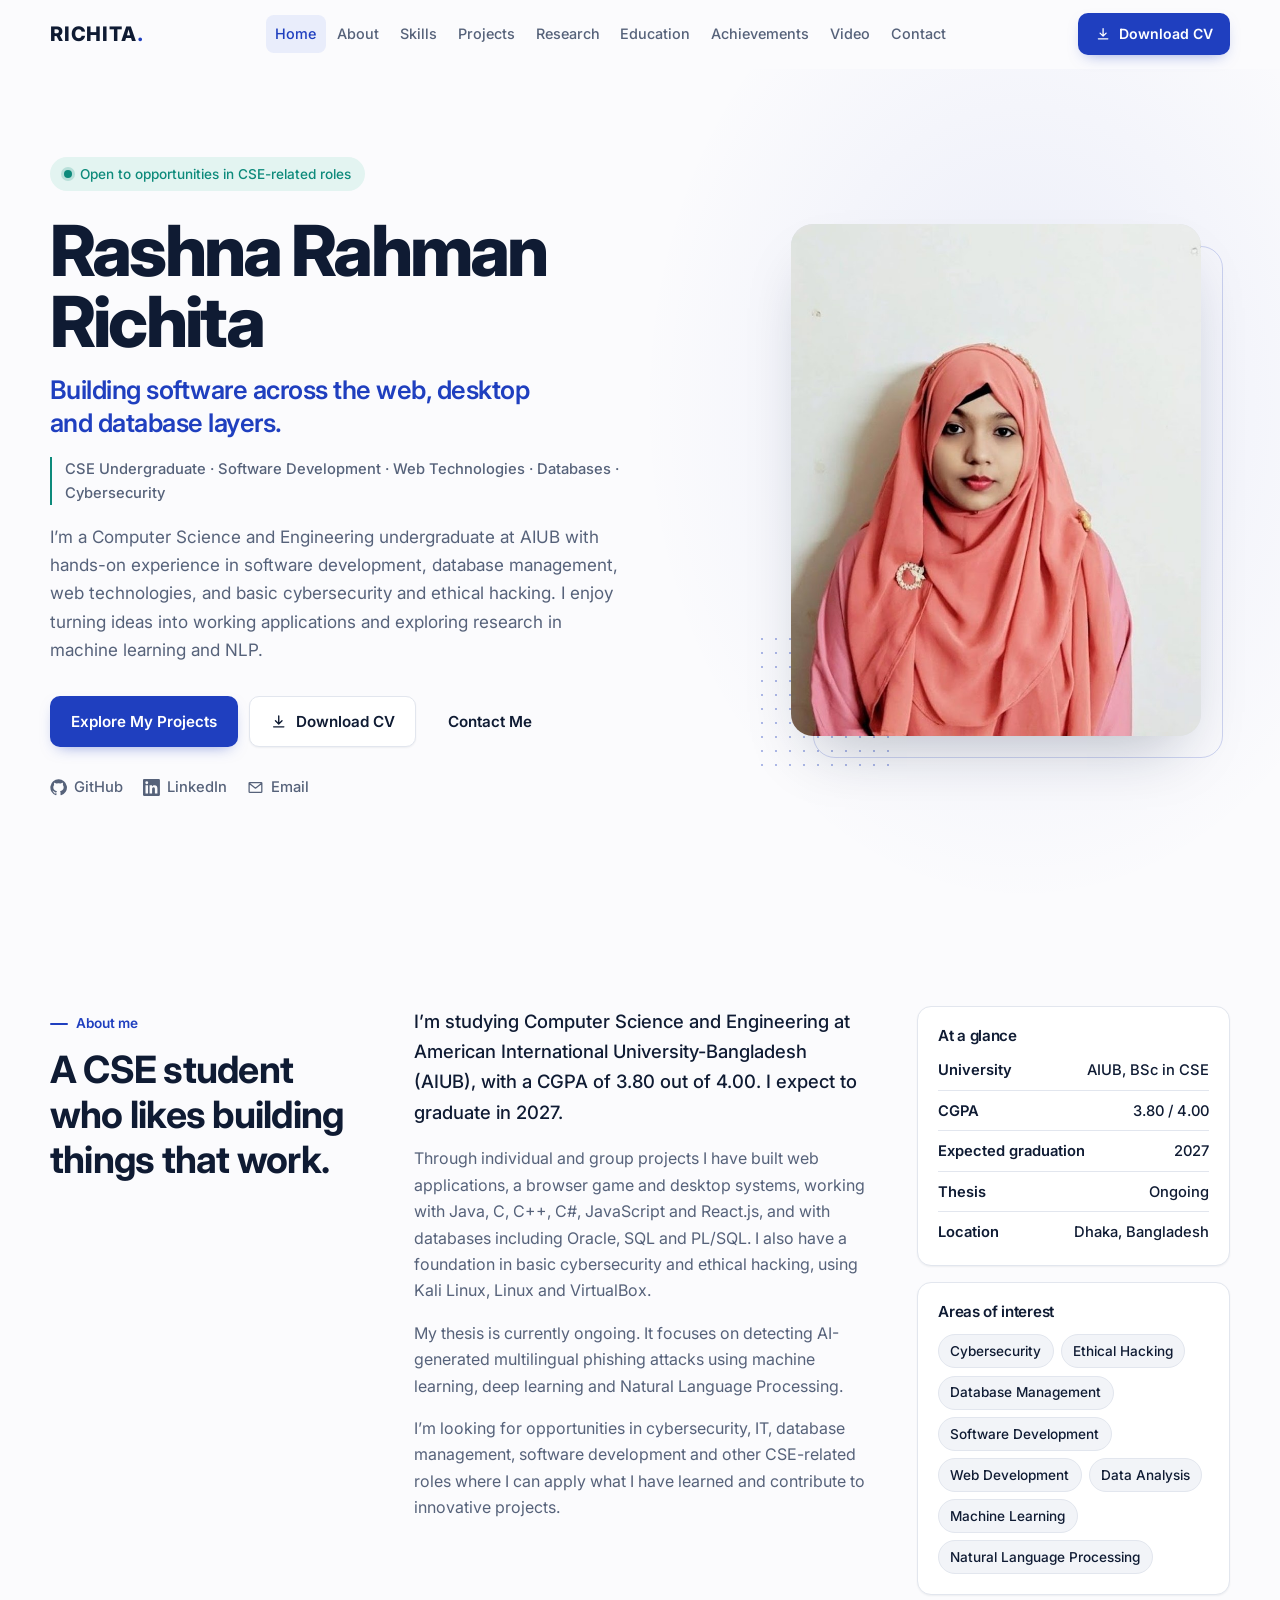
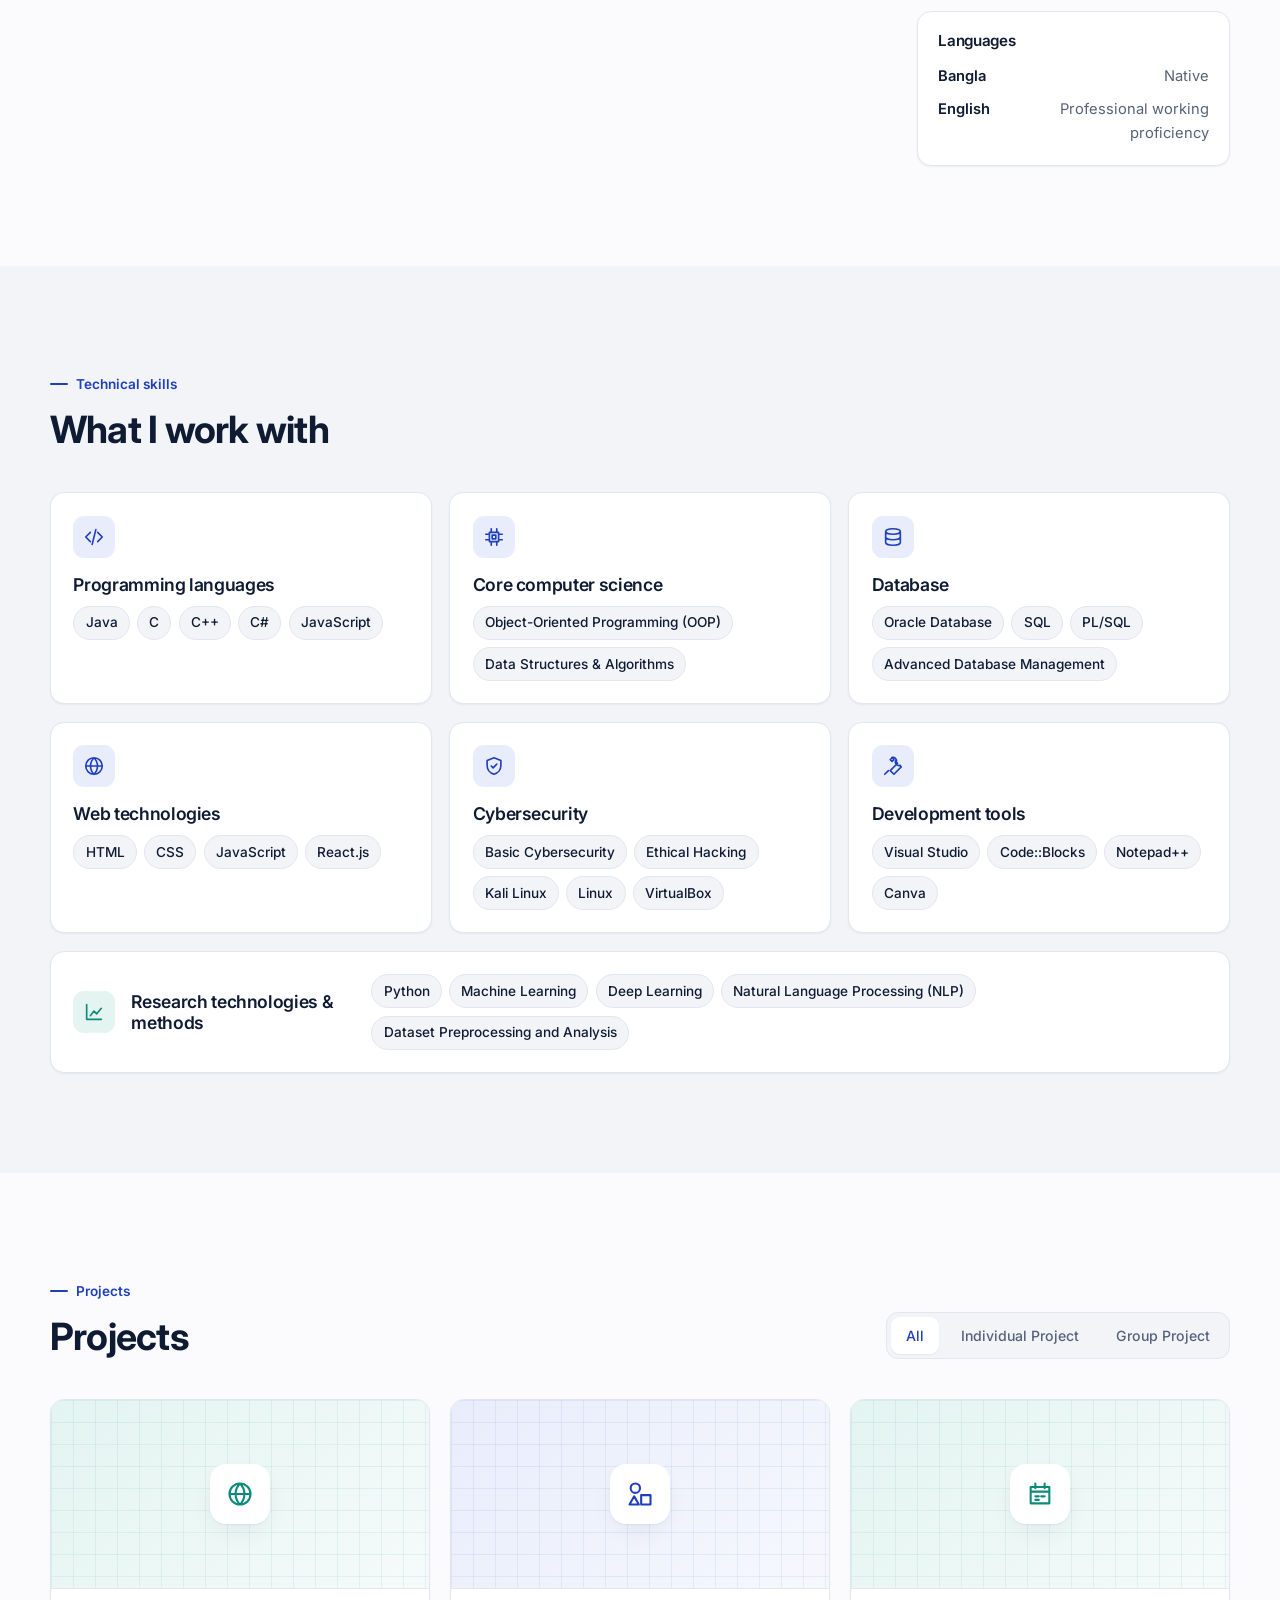
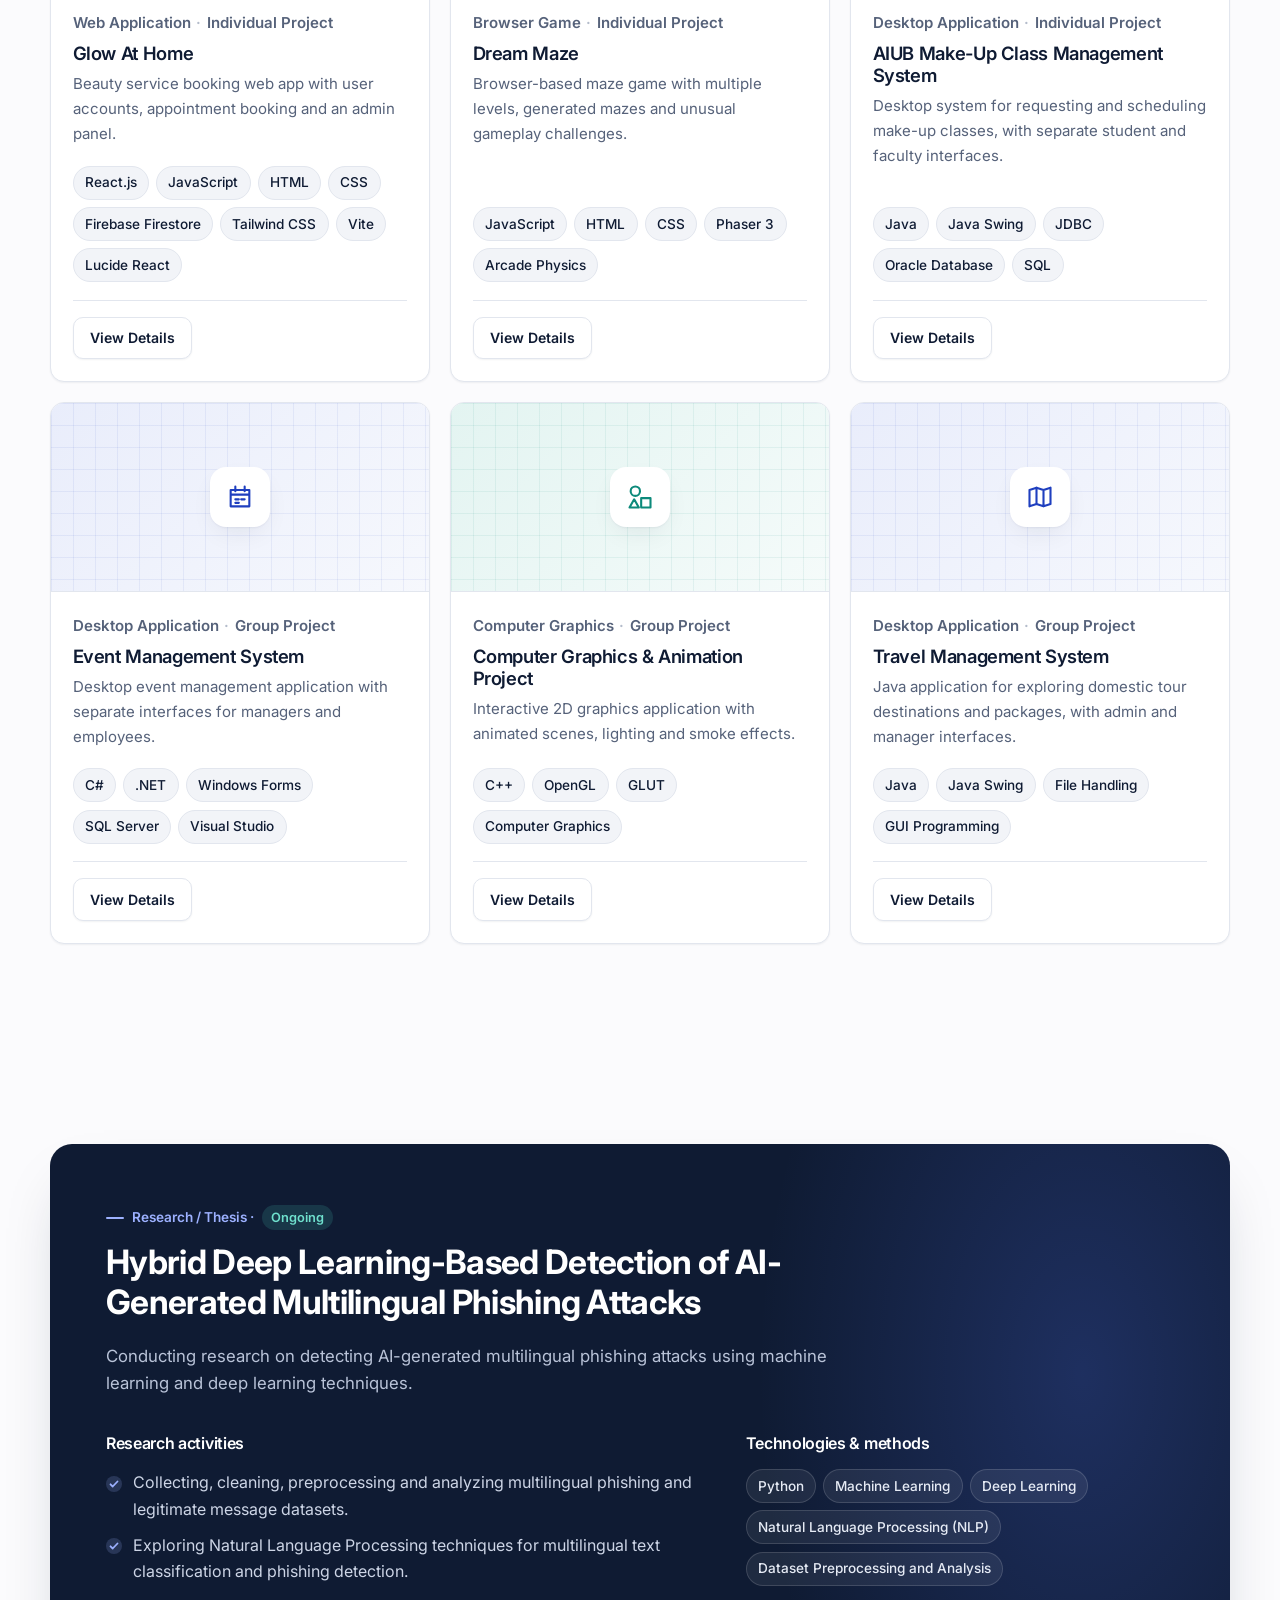
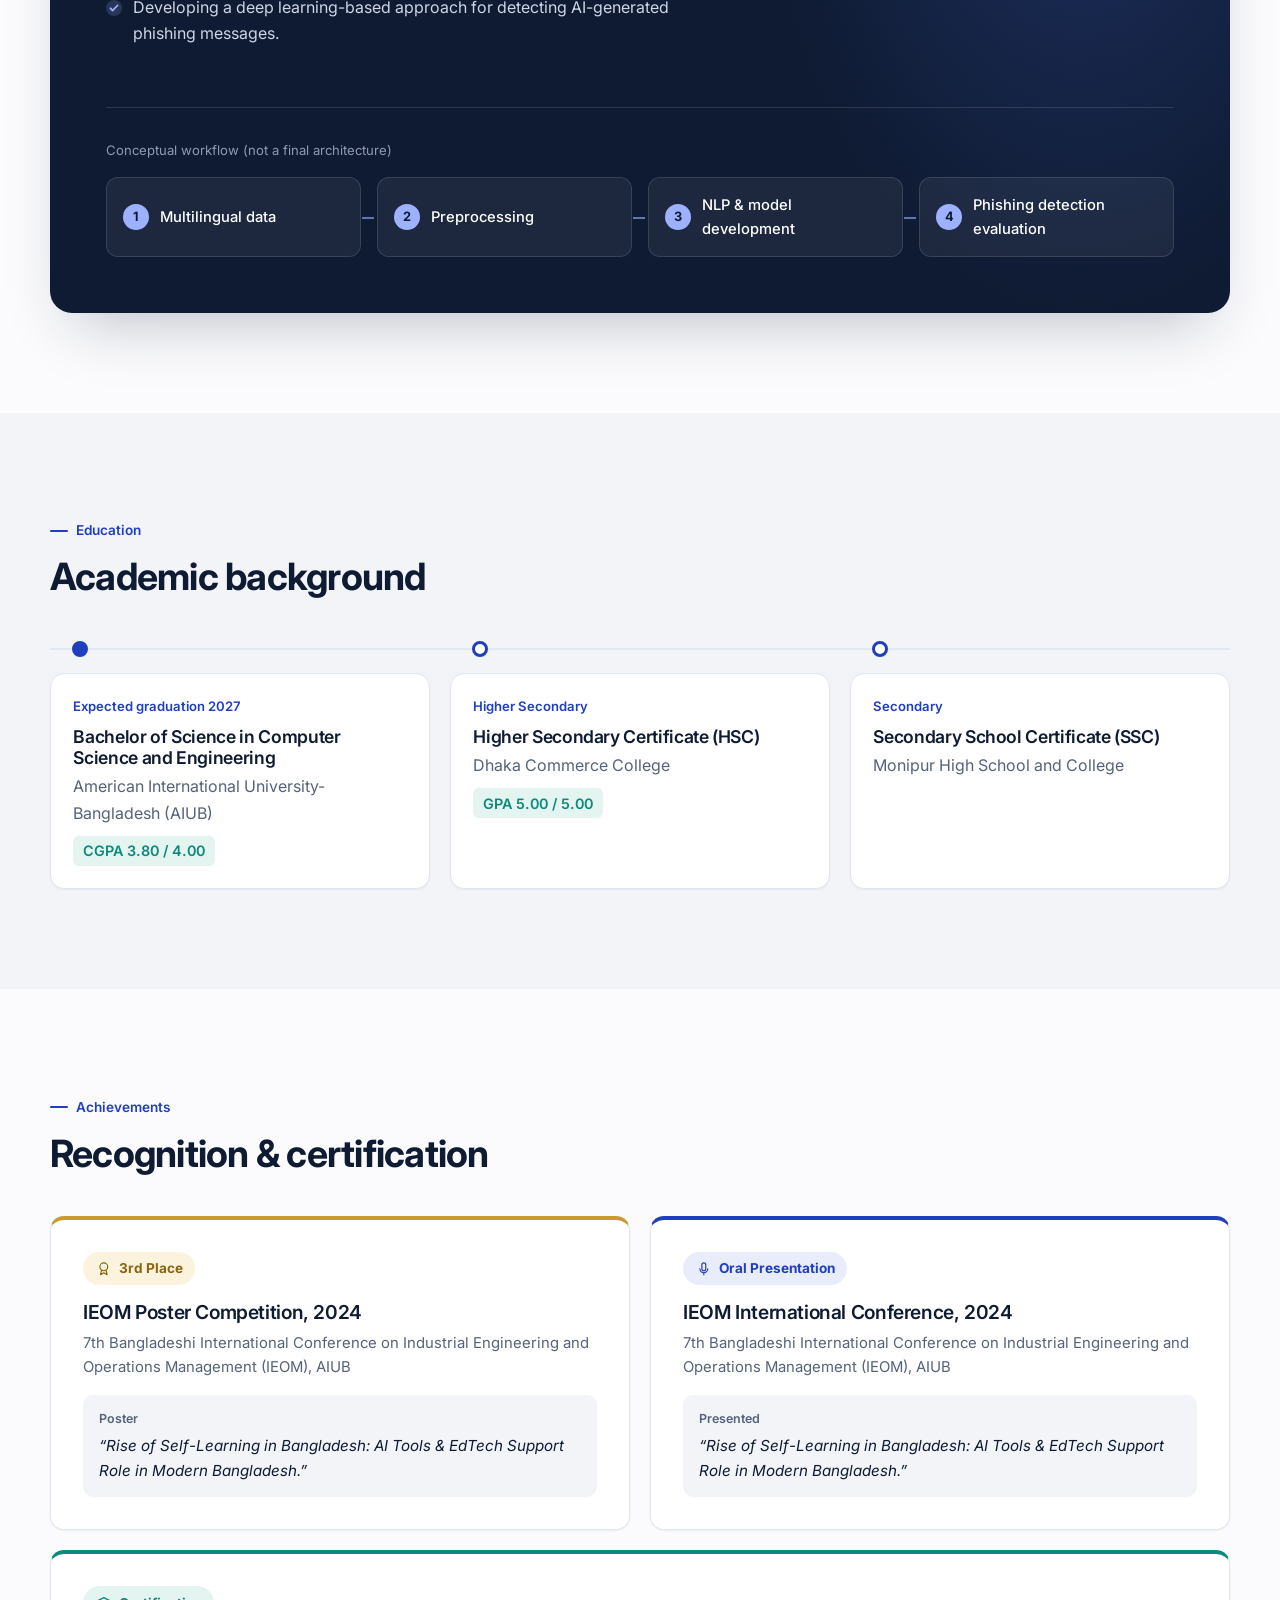
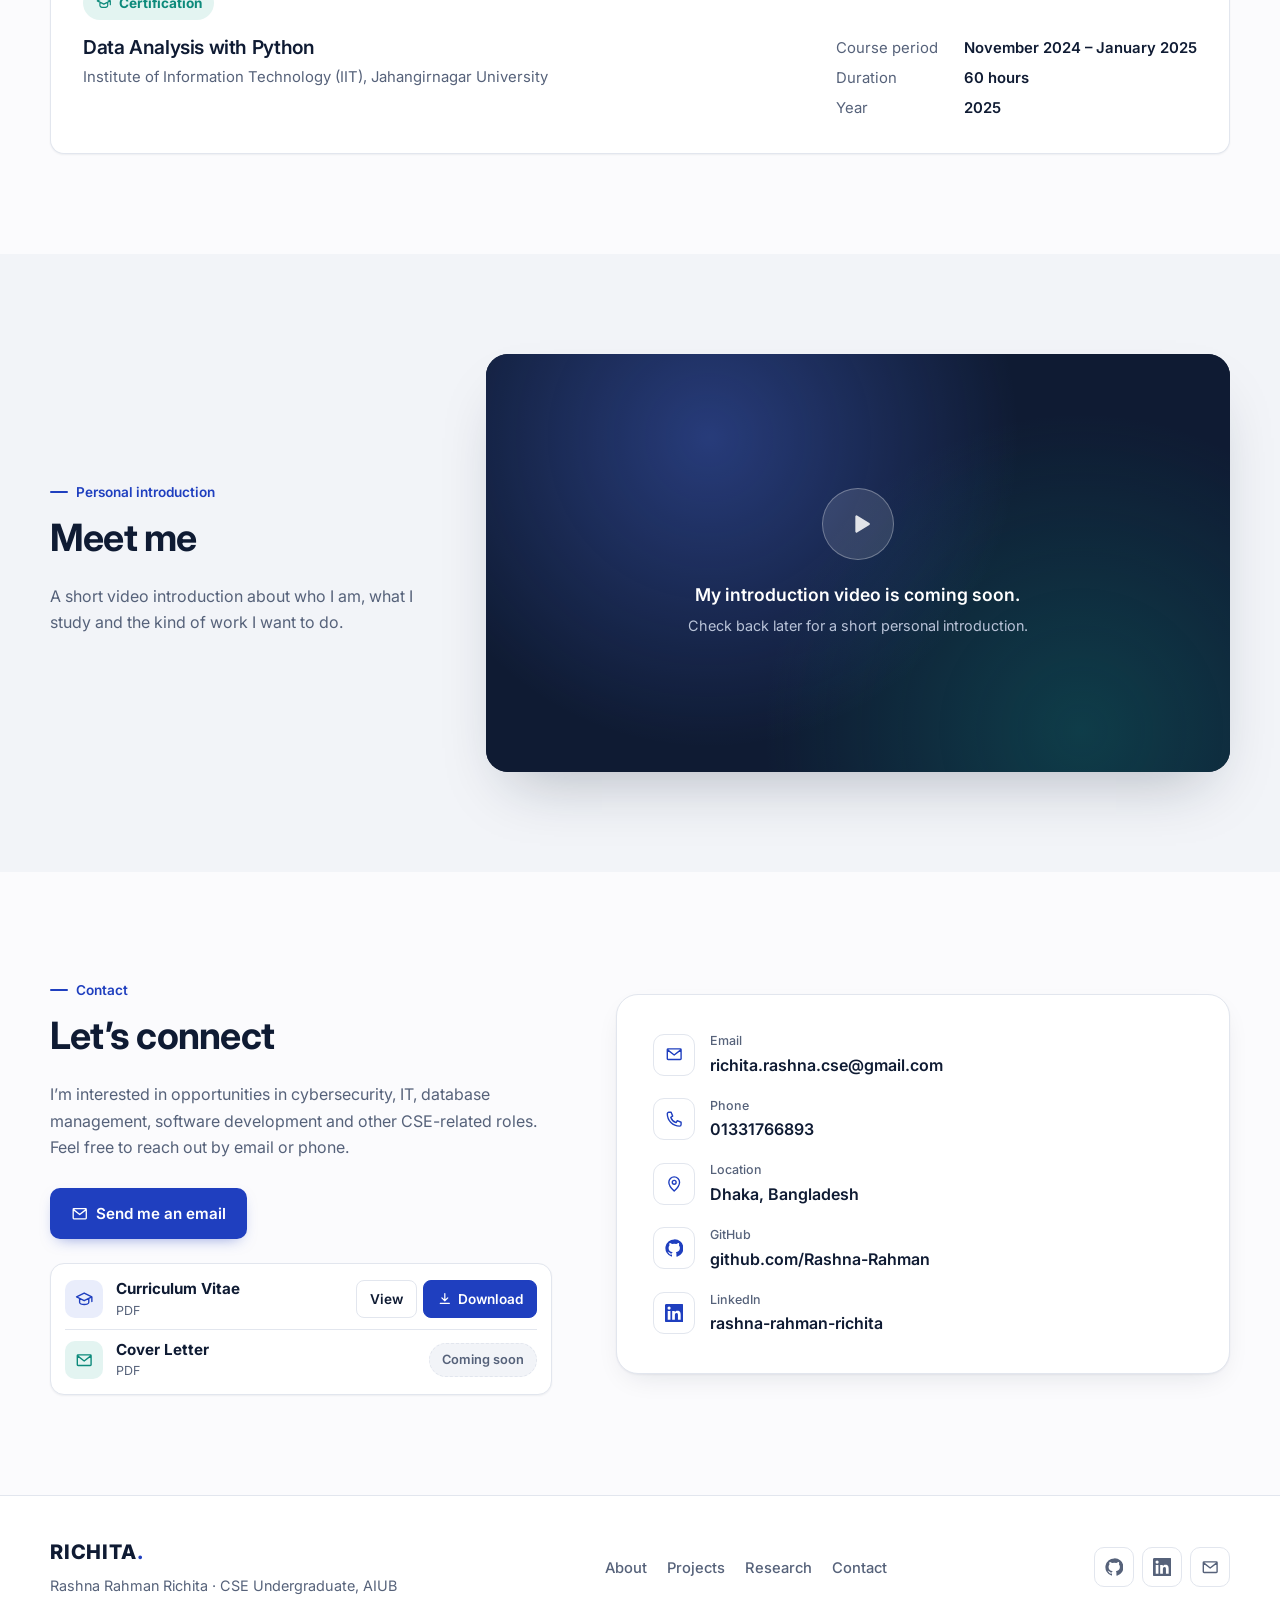
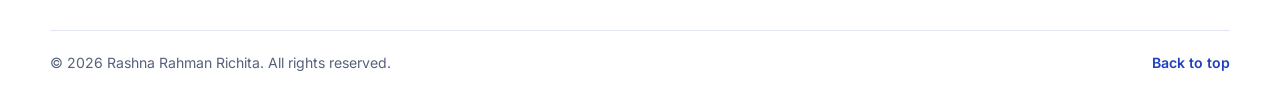
==== commit 3894fa6a: "Add files via upload" ====
--- a/index.html
+++ b/index.html
@@ -10,16 +10,16 @@
   <meta property="og:type" content="website">
   <meta property="og:title" content="Rashna Rahman Richita | CSE Undergraduate">
   <meta property="og:description" content="Software development, web technologies, databases, cybersecurity and research on multilingual phishing detection.">
-  <meta property="og:image" content="assets/images/profile.jpg">
-
-  <link rel="icon" type="image/svg+xml" href="assets/icons/favicon.svg">
+  <meta property="og:image" content="profile.jpg">
+
+  <link rel="icon" type="image/svg+xml" href="favicon.svg">
 
   <!-- Font: Inter. If offline, system fonts are used automatically. -->
   <link rel="preconnect" href="https://fonts.googleapis.com">
   <link rel="preconnect" href="https://fonts.gstatic.com" crossorigin>
   <link href="https://fonts.googleapis.com/css2?family=Inter:wght@400;500;600;700;800&display=swap" rel="stylesheet">
 
-  <link rel="stylesheet" href="css/style.css">
+  <link rel="stylesheet" href="style.css">
   <script>document.documentElement.classList.add("js");</script>
 </head>
 <body>
@@ -68,11 +68,11 @@
       <li><a href="#achievements">Achievements</a></li>
       <li><a href="#meet-me">Video</a></li>
       <li><a href="#contact">Contact</a></li>
-      <li class="nav-cv-mobile"><a class="btn btn-primary btn-block" href="assets/documents/CV.pdf" download="Rashna_Rahman_Richita_CV.pdf" data-download>Download CV</a></li>
+      <li class="nav-cv-mobile"><a class="btn btn-primary btn-block" href="CV.pdf" download="Rashna_Rahman_Richita_CV.pdf" data-download>Download CV</a></li>
     </ul>
 
     <div class="nav-actions">
-      <a class="btn btn-primary btn-sm nav-cv" href="assets/documents/CV.pdf" download="Rashna_Rahman_Richita_CV.pdf" data-download aria-label="Download CV (PDF)">
+      <a class="btn btn-primary btn-sm nav-cv" href="CV.pdf" download="Rashna_Rahman_Richita_CV.pdf" data-download aria-label="Download CV (PDF)">
         <svg class="icon" aria-hidden="true"><use href="#i-download"/></svg>Download CV
       </a>
       <button class="menu-btn" id="menu-btn" type="button" aria-expanded="false" aria-controls="nav-links">
@@ -102,11 +102,11 @@
 
         <div class="hero-actions">
           <a href="#projects" class="btn btn-primary">Explore My Projects</a>
-          <a href="assets/documents/CV.pdf" download="Rashna_Rahman_Richita_CV.pdf" data-download class="btn btn-outline">
+          <a href="CV.pdf" download="Rashna_Rahman_Richita_CV.pdf" data-download class="btn btn-outline">
             <svg class="icon" aria-hidden="true"><use href="#i-download"/></svg>Download CV
           </a>
-          <!-- Cover letter button: appears automatically once DOCUMENTS.coverLetter is set in js/script.js -->
-          <a href="assets/documents/Cover_Letter.pdf" download="Rashna_Rahman_Richita_Cover_Letter.pdf" data-download data-doc="cover" class="btn btn-outline" hidden>
+          <!-- Cover letter button: appears automatically once DOCUMENTS.coverLetter is set in script.js -->
+          <a href="Cover_Letter.pdf" download="Rashna_Rahman_Richita_Cover_Letter.pdf" data-download data-doc="cover" class="btn btn-outline" hidden>
             <svg class="icon" aria-hidden="true"><use href="#i-mail"/></svg>Cover Letter
           </a>
           <a href="#contact" class="btn btn-ghost">Contact Me</a>
@@ -121,8 +121,8 @@
 
       <div class="hero-visual">
         <div class="portrait">
-          <!-- Replace assets/images/profile.jpg to change your photo -->
-          <img src="assets/images/profile.jpg" alt="Portrait of Rashna Rahman Richita" width="800" height="1000">
+          <!-- Replace profile.jpg to change your photo -->
+          <img src="profile.jpg" alt="Portrait of Rashna Rahman Richita" width="800" height="1000">
         </div>
       </div>
     </div>
@@ -223,7 +223,7 @@
   </section>
 
   <!-- ======================= PROJECTS ======================= -->
-  <!-- Project cards are generated from the PROJECTS list at the top of js/script.js -->
+  <!-- Project cards are generated from the PROJECTS list at the top of script.js -->
   <section class="section" id="projects" aria-labelledby="projects-title">
     <div class="container">
       <div class="section-head section-head-row reveal">
@@ -240,7 +240,7 @@
     </div>
   </section>
 
-  <!-- Project details popup (filled in by js/script.js) -->
+  <!-- Project details popup (filled in by script.js) -->
   <dialog class="modal" id="project-modal" aria-labelledby="modal-title">
     <div class="modal-inner">
       <button class="modal-close" type="button" id="modal-close" aria-label="Close project details">
@@ -300,7 +300,7 @@
         </figure>
 
         <!-- FUTURE: add your abstract, paper PDF or publication link here, e.g.
-             <p><a href="assets/documents/thesis.pdf">Read the thesis (PDF)</a></p> -->
+             <p><a href="thesis.pdf">Read the thesis (PDF)</a></p> -->
       </div>
     </div>
   </section>
@@ -385,8 +385,8 @@
   <!-- ======================= MEET ME (VIDEO) ======================= -->
   <!--
     HOW TO ADD YOUR VIDEO
-    Option A (local file): save your video as  assets/videos/introduction.mp4  and refresh.
-    Option B (YouTube): paste the video link into YOUTUBE_URL at the top of js/script.js.
+    Option A (local file): upload your video named introduction.mp4 next to index.html.
+    Option B (YouTube): paste the video link into YOUTUBE_URL at the top of script.js.
     Until one of them is set, a "coming soon" placeholder is shown.
   -->
   <section class="section section-alt" id="meet-me" aria-labelledby="video-title">
@@ -399,7 +399,7 @@
 
       <div class="video-frame reveal" id="video-frame">
         <video id="intro-video" controls preload="metadata" playsinline hidden>
-          <source src="assets/videos/introduction.mp4" type="video/mp4">
+          <source src="introduction.mp4" type="video/mp4">
         </video>
         <div class="video-placeholder" id="video-placeholder">
           <span class="play-ring" aria-hidden="true"><svg class="icon"><use href="#i-play"/></svg></span>
@@ -422,24 +422,24 @@
         </div>
 
         <!-- ============ DOCUMENTS (CV + Cover Letter) ============
-             CV:           assets/documents/CV.pdf
-             Cover letter: save it as assets/documents/Cover_Letter.pdf,
-                           then set coverLetter in DOCUMENTS at the top of js/script.js -->
+             CV:           CV.pdf
+             Cover letter: save it as Cover_Letter.pdf,
+                           then set coverLetter in DOCUMENTS at the top of script.js -->
         <div class="doc-list" aria-label="Documents">
           <div class="doc-row">
             <span class="doc-icon"><svg class="icon" aria-hidden="true"><use href="#i-cap"/></svg></span>
             <div class="doc-name"><strong>Curriculum Vitae</strong><span>PDF</span></div>
             <div class="doc-actions">
-              <a class="doc-btn" href="assets/documents/CV.pdf" target="_blank" rel="noopener">View</a>
-              <a class="doc-btn doc-btn-primary" href="assets/documents/CV.pdf" download="Rashna_Rahman_Richita_CV.pdf" data-download><svg class="icon" aria-hidden="true"><use href="#i-download"/></svg>Download</a>
+              <a class="doc-btn" href="CV.pdf" target="_blank" rel="noopener">View</a>
+              <a class="doc-btn doc-btn-primary" href="CV.pdf" download="Rashna_Rahman_Richita_CV.pdf" data-download><svg class="icon" aria-hidden="true"><use href="#i-download"/></svg>Download</a>
             </div>
           </div>
           <div class="doc-row">
             <span class="doc-icon doc-icon-teal"><svg class="icon" aria-hidden="true"><use href="#i-mail"/></svg></span>
             <div class="doc-name"><strong>Cover Letter</strong><span>PDF</span></div>
             <div class="doc-actions" data-doc="cover" hidden>
-              <a class="doc-btn" href="assets/documents/Cover_Letter.pdf" target="_blank" rel="noopener">View</a>
-              <a class="doc-btn doc-btn-primary" href="assets/documents/Cover_Letter.pdf" download="Rashna_Rahman_Richita_Cover_Letter.pdf" data-download><svg class="icon" aria-hidden="true"><use href="#i-download"/></svg>Download</a>
+              <a class="doc-btn" href="Cover_Letter.pdf" target="_blank" rel="noopener">View</a>
+              <a class="doc-btn doc-btn-primary" href="Cover_Letter.pdf" download="Rashna_Rahman_Richita_Cover_Letter.pdf" data-download><svg class="icon" aria-hidden="true"><use href="#i-download"/></svg>Download</a>
             </div>
             <span class="doc-pending" data-doc-pending="cover">Coming soon</span>
           </div>
@@ -507,6 +507,6 @@
 
 <p class="toast" id="toast" role="status" aria-live="polite"></p>
 
-<script src="js/script.js"></script>
+<script src="script.js"></script>
 </body>
 </html>
--- a/style.css
+++ b/style.css
@@ -0,0 +1,722 @@
+/* =============================================================
+   Rashna Rahman Richita | Portfolio stylesheet
+   1  Theme colors (edit here to re-color the whole site)
+   2  Base         3  Buttons & chips   4  Header
+   5  Hero         6  Sections          7  About
+   8  Skills       9  Projects & modal  10 Research
+   11 Experience   12 Education         13 Achievements
+   14 Video        15 Contact           16 Footer
+   17 Animations   18 Responsive
+   ============================================================= */
+
+/* ---------- 1. Theme colors ---------- */
+:root {
+  --bg:          #fbfbfd;   /* page background (soft off-white) */
+  --bg-alt:      #f2f4f8;   /* alternate section background */
+  --surface:     #ffffff;   /* cards */
+  --text:        #0f1b33;   /* main text (dark navy) */
+  --text-muted:  #56627a;
+  --accent:      #1f3fbf;   /* primary blue */
+  --accent-hover:#18329a;
+  --accent-soft: #e9edfb;
+  --teal:        #0d8a7b;   /* secondary accent, used sparingly */
+  --teal-soft:   #e3f4f1;
+  --border:      #e2e6ee;
+  --navy:        #0f1b33;   /* research panel */
+
+  --shadow-sm: 0 1px 2px rgba(15, 27, 51, 0.06);
+  --shadow:    0 1px 2px rgba(15, 27, 51, 0.05), 0 10px 30px -12px rgba(15, 27, 51, 0.14);
+  --shadow-lg: 0 30px 60px -24px rgba(15, 27, 51, 0.28);
+
+  --radius-sm: 8px;
+  --radius:    14px;
+  --radius-lg: 22px;
+
+  --font: "Inter", "Segoe UI", system-ui, -apple-system, Roboto, Arial, sans-serif;
+  --container: 1180px;
+  --header-h: 68px;
+}
+
+/* ---------- 2. Base ---------- */
+*, *::before, *::after { box-sizing: border-box; }
+
+html { scroll-behavior: smooth; scroll-padding-top: calc(var(--header-h) + 8px); }
+
+body {
+  margin: 0;
+  font-family: var(--font);
+  font-size: 1rem;
+  line-height: 1.65;
+  color: var(--text);
+  background: var(--bg);
+  -webkit-font-smoothing: antialiased;
+}
+
+img { display: block; max-width: 100%; height: auto; }
+a { color: var(--accent); text-underline-offset: 3px; }
+a:hover { color: var(--accent-hover); }
+
+h1, h2, h3, h4 { margin: 0 0 0.6em; line-height: 1.2; letter-spacing: -0.02em; color: var(--text); }
+h2 { font-size: clamp(1.75rem, 3.2vw, 2.35rem); font-weight: 700; }
+h3 { font-size: 1.1rem; font-weight: 600; }
+h4 { font-size: 0.95rem; font-weight: 600; }
+p  { margin: 0 0 1em; }
+
+.icon { width: 1.15em; height: 1.15em; flex: none; }
+
+.container { width: min(100% - 2.5rem, var(--container)); margin-inline: auto; }
+
+.sr-only {
+  position: absolute; width: 1px; height: 1px; overflow: hidden;
+  clip: rect(0 0 0 0); white-space: nowrap;
+}
+
+.skip-link {
+  position: absolute; left: 1rem; top: -60px; z-index: 300;
+  background: var(--accent); color: #fff; padding: 0.6rem 1rem;
+  border-radius: var(--radius-sm); font-weight: 600;
+}
+.skip-link:focus { top: 1rem; }
+
+:focus-visible { outline: 3px solid var(--accent); outline-offset: 3px; border-radius: 6px; }
+
+.muted { color: var(--text-muted); }
+
+/* ---------- 3. Buttons & chips ---------- */
+.btn {
+  display: inline-flex; align-items: center; justify-content: center; gap: 0.5rem;
+  padding: 0.75rem 1.25rem;
+  font: inherit; font-weight: 600; font-size: 0.95rem;
+  border-radius: 10px; border: 1px solid transparent;
+  text-decoration: none; cursor: pointer;
+  transition: background-color .2s, border-color .2s, color .2s, box-shadow .2s, transform .2s;
+}
+.btn-primary { background: var(--accent); color: #fff; box-shadow: 0 6px 16px -8px rgba(31, 63, 191, 0.6); }
+.btn-primary:hover { background: var(--accent-hover); color: #fff; transform: translateY(-1px); }
+.btn-outline { background: var(--surface); color: var(--text); border-color: var(--border); box-shadow: var(--shadow-sm); }
+.btn-outline:hover { border-color: var(--accent); color: var(--accent); }
+.btn-ghost { color: var(--text); }
+.btn-ghost:hover { color: var(--accent); background: var(--accent-soft); }
+.btn-sm { padding: 0.55rem 1rem; font-size: 0.88rem; }
+.btn-block { width: 100%; }
+
+.chips { list-style: none; margin: 0; padding: 0; display: flex; flex-wrap: wrap; gap: 0.45rem; }
+.chips li {
+  font-size: 0.85rem; font-weight: 500;
+  padding: 0.3rem 0.7rem;
+  border-radius: 999px;
+  background: var(--bg-alt);
+  border: 1px solid var(--border);
+  color: var(--text);
+}
+
+.eyebrow {
+  display: inline-flex; align-items: center; gap: 0.5rem;
+  font-size: 0.85rem; font-weight: 600; color: var(--accent);
+  margin-bottom: 0.75rem;
+}
+.eyebrow::before { content: ""; width: 18px; height: 2px; background: currentColor; border-radius: 2px; }
+
+/* ---------- 4. Header ---------- */
+.header {
+  position: sticky; top: 0; z-index: 100;
+  background: rgba(251, 251, 253, 0.88);
+  backdrop-filter: saturate(160%) blur(12px);
+  -webkit-backdrop-filter: saturate(160%) blur(12px);
+  border-bottom: 1px solid transparent;
+  transition: border-color .25s, box-shadow .25s;
+}
+.header.scrolled { border-bottom-color: var(--border); box-shadow: 0 6px 20px -16px rgba(15, 27, 51, 0.35); }
+
+.nav { height: var(--header-h); display: flex; align-items: center; justify-content: space-between; gap: 1rem; }
+
+.wordmark {
+  font-weight: 800; font-size: 1.25rem; letter-spacing: 0.04em;
+  color: var(--text); text-decoration: none;
+}
+.wordmark span { color: var(--accent); }
+.wordmark:hover { color: var(--text); }
+
+.nav-links { list-style: none; display: flex; align-items: center; gap: 0.1rem; margin: 0; padding: 0; }
+.nav-links a:not(.btn) {
+  display: block; padding: 0.45rem 0.6rem;
+  font-size: 0.9rem; font-weight: 500;
+  color: var(--text-muted); text-decoration: none;
+  border-radius: 8px;
+  transition: color .2s, background-color .2s;
+}
+.nav-links a:not(.btn):hover { color: var(--text); background: var(--bg-alt); }
+.nav-links a.active { color: var(--accent); background: var(--accent-soft); }
+.nav-cv-mobile { display: none; }
+
+.nav-actions { display: flex; align-items: center; gap: 0.5rem; }
+
+.menu-btn {
+  display: none; position: relative;
+  width: 42px; height: 42px;
+  border: 1px solid var(--border); border-radius: 10px;
+  background: var(--surface); cursor: pointer;
+}
+.menu-bar, .menu-bar::before, .menu-bar::after {
+  position: absolute; left: 11px; width: 18px; height: 2px;
+  background: var(--text); border-radius: 2px; transition: transform .25s, background-color .25s;
+}
+.menu-bar { top: 50%; margin-top: -1px; }
+.menu-bar::before { content: ""; left: 0; top: -6px; }
+.menu-bar::after  { content: ""; left: 0; top: 6px; }
+.menu-btn[aria-expanded="true"] .menu-bar { background: transparent; }
+.menu-btn[aria-expanded="true"] .menu-bar::before { transform: translateY(6px) rotate(45deg); }
+.menu-btn[aria-expanded="true"] .menu-bar::after  { transform: translateY(-6px) rotate(-45deg); }
+
+/* ---------- 5. Hero ---------- */
+.hero {
+  position: relative; overflow: hidden;
+  padding: clamp(3rem, 7vw, 5.5rem) 0 clamp(4rem, 8vw, 6.5rem);
+}
+/* soft decorative wash in the top-right corner */
+.hero::before {
+  content: ""; position: absolute; z-index: -1;
+  top: -20%; right: -10%; width: 60%; height: 120%;
+  background: radial-gradient(closest-side, rgba(31, 63, 191, 0.08), transparent);
+}
+
+.hero-grid { display: grid; grid-template-columns: 1.15fr 0.85fr; gap: clamp(2.5rem, 6vw, 5rem); align-items: center; }
+
+.availability {
+  display: inline-flex; align-items: center; gap: 0.55rem;
+  font-size: 0.85rem; font-weight: 500; color: var(--teal);
+  background: var(--teal-soft); padding: 0.35rem 0.85rem; border-radius: 999px;
+  margin-bottom: 1.5rem;
+}
+.dot { width: 8px; height: 8px; border-radius: 50%; background: var(--teal); box-shadow: 0 0 0 3px rgba(13, 138, 123, 0.2); }
+
+.hero-title {
+  font-size: clamp(2.6rem, 5.6vw, 4.4rem);
+  font-weight: 800; letter-spacing: -0.04em; line-height: 1.02;
+  margin-bottom: 0.9rem;
+}
+.hero-headline {
+  font-size: clamp(1.25rem, 2.2vw, 1.6rem);
+  font-weight: 600; letter-spacing: -0.02em; line-height: 1.3;
+  color: var(--accent); max-width: 30rem;
+  margin-bottom: 1.1rem;
+}
+.hero-label { font-weight: 500; color: var(--text-muted); font-size: 0.92rem; margin-bottom: 1.1rem; padding-left: 0.8rem; border-left: 2px solid var(--teal); }
+.hero-text { color: var(--text-muted); font-size: 1.07rem; max-width: 36rem; margin-bottom: 2rem; }
+
+.hero-actions { display: flex; flex-wrap: wrap; gap: 0.7rem; margin-bottom: 1.75rem; }
+
+.hero-social { list-style: none; margin: 0; padding: 0; display: flex; flex-wrap: wrap; gap: 1.25rem; }
+.hero-social a {
+  display: inline-flex; align-items: center; gap: 0.45rem;
+  color: var(--text-muted); font-size: 0.92rem; font-weight: 500; text-decoration: none;
+}
+.hero-social a:hover { color: var(--accent); }
+
+.hero-visual { position: relative; justify-self: center; width: min(100%, 410px); }
+.portrait {
+  position: relative;
+  border-radius: var(--radius-lg);
+  overflow: hidden;
+  background: #dfe3ea;
+  box-shadow: var(--shadow-lg);
+}
+.portrait img { width: 100%; aspect-ratio: 4 / 5; object-fit: cover; object-position: 50% 25%; }
+/* dotted accent behind the portrait */
+.hero-visual::before {
+  content: ""; position: absolute; z-index: -1;
+  width: 140px; height: 140px; left: -36px; bottom: -36px;
+  background-image: radial-gradient(rgba(31, 63, 191, 0.35) 1.5px, transparent 1.5px);
+  background-size: 14px 14px;
+}
+.hero-visual::after {
+  content: ""; position: absolute; z-index: -1;
+  inset: 22px -22px -22px 22px;
+  border: 1.5px solid rgba(31, 63, 191, 0.2);
+  border-radius: var(--radius-lg);
+}
+
+.float-card {
+  position: absolute; display: flex; align-items: center; gap: 0.7rem;
+  padding: 0.7rem 0.95rem;
+  background: rgba(255, 255, 255, 0.95);
+  border: 1px solid var(--border); border-radius: 12px;
+  box-shadow: var(--shadow);
+  font-size: 0.82rem; line-height: 1.35;
+}
+.float-card strong { display: block; font-size: 0.88rem; }
+.float-card span { color: var(--text-muted); }
+.float-card .icon { width: 34px; height: 34px; padding: 8px; border-radius: 9px; background: var(--accent-soft); color: var(--accent); }
+.float-card-top { top: 26px; left: -48px; }
+.float-card-bottom { bottom: 34px; right: -40px; }
+.float-card-bottom .icon { background: var(--teal-soft); color: var(--teal); }
+
+/* ---------- 6. Sections ---------- */
+.section { padding: clamp(4rem, 8vw, 6.25rem) 0; }
+.section-alt { background: var(--bg-alt); }
+.section-head { max-width: 40rem; margin-bottom: 2.5rem; }
+.section-head-row { max-width: none; display: flex; flex-wrap: wrap; align-items: flex-end; justify-content: space-between; gap: 1.25rem; }
+.section-head-row h2 { margin-bottom: 0; }
+
+/* ---------- 7. About ---------- */
+.about-grid {
+  display: grid;
+  grid-template-columns: 0.9fr 1.3fr 0.9fr;
+  gap: clamp(1.75rem, 4vw, 3.5rem);
+  align-items: start;
+}
+.about-text .lead { font-size: 1.15rem; color: var(--text); font-weight: 500; }
+.about-text p:not(.lead) { color: var(--text-muted); }
+.about-side { display: grid; gap: 1rem; }
+.mini-card {
+  background: var(--surface); border: 1px solid var(--border);
+  border-radius: var(--radius); padding: 1.25rem; box-shadow: var(--shadow-sm);
+}
+.mini-card h3 { font-size: 0.95rem; margin-bottom: 0.85rem; }
+.lang { margin: 0; display: grid; gap: 0.5rem; }
+.lang div { display: flex; justify-content: space-between; gap: 1rem; font-size: 0.92rem; }
+.lang dt { font-weight: 600; }
+.lang dd { margin: 0; color: var(--text-muted); text-align: right; }
+
+/* ---------- 8. Skills ---------- */
+.skills-grid { display: grid; grid-template-columns: repeat(3, 1fr); gap: 1.1rem; }
+.skill-card {
+  background: var(--surface); border: 1px solid var(--border);
+  border-radius: var(--radius); padding: 1.4rem; box-shadow: var(--shadow-sm);
+  transition: box-shadow .25s, transform .25s, border-color .25s;
+}
+.skill-card:hover { box-shadow: var(--shadow); transform: translateY(-2px); border-color: #d3d9e6; }
+.skill-card-wide { grid-column: span 3; display: grid; grid-template-columns: auto 14rem 1fr; align-items: center; gap: 1rem; }
+.skill-card-wide h3 { margin: 0; }
+.skill-icon {
+  width: 42px; height: 42px; display: grid; place-items: center;
+  border-radius: 11px; background: var(--accent-soft); color: var(--accent);
+  margin-bottom: 1rem;
+}
+.skill-icon .icon { width: 22px; height: 22px; }
+.skill-icon-teal { background: var(--teal-soft); color: var(--teal); }
+.skill-card-wide .skill-icon { margin: 0; }
+
+/* ---------- 9. Projects & modal ---------- */
+.filters { display: inline-flex; flex-wrap: wrap; gap: 0.4rem; padding: 4px; background: var(--bg-alt); border: 1px solid var(--border); border-radius: 12px; }
+.filter-btn {
+  font: inherit; font-size: 0.88rem; font-weight: 500;
+  padding: 0.45rem 0.95rem; border: 0; border-radius: 9px;
+  background: transparent; color: var(--text-muted); cursor: pointer;
+  transition: background-color .2s, color .2s, box-shadow .2s;
+}
+.filter-btn:hover { color: var(--text); }
+.filter-btn[aria-pressed="true"] { background: var(--surface); color: var(--accent); box-shadow: var(--shadow-sm); }
+
+.project-grid { display: grid; grid-template-columns: repeat(3, 1fr); gap: 1.25rem; }
+.project-card {
+  display: flex; flex-direction: column;
+  background: var(--surface); border: 1px solid var(--border);
+  border-radius: var(--radius); overflow: hidden; box-shadow: var(--shadow-sm);
+  transition: box-shadow .25s, transform .25s;
+}
+.project-card:hover { box-shadow: var(--shadow); transform: translateY(-3px); }
+.project-card[hidden] { display: none; }
+
+.project-art {
+  position: relative; aspect-ratio: 16 / 8;
+  display: grid; place-items: center;
+  background: linear-gradient(135deg, var(--accent-soft), #f6f8fd);
+  border-bottom: 1px solid var(--border);
+  overflow: hidden;
+}
+.project-art::before {
+  content: ""; position: absolute; inset: 0;
+  background-image: linear-gradient(rgba(31,63,191,.07) 1px, transparent 1px), linear-gradient(90deg, rgba(31,63,191,.07) 1px, transparent 1px);
+  background-size: 22px 22px;
+}
+.project-art.art-teal { background: linear-gradient(135deg, var(--teal-soft), #f5fbfa); }
+.project-art.art-teal::before { background-image: linear-gradient(rgba(13,138,123,.08) 1px, transparent 1px), linear-gradient(90deg, rgba(13,138,123,.08) 1px, transparent 1px); }
+.project-icon {
+  position: relative; width: 60px; height: 60px; display: grid; place-items: center;
+  border-radius: 16px; background: var(--surface); color: var(--accent);
+  box-shadow: var(--shadow);
+}
+.project-icon .icon { width: 28px; height: 28px; }
+.art-teal .project-icon { color: var(--teal); }
+
+.project-body { display: flex; flex-direction: column; flex: 1; padding: 1.35rem; }
+.project-meta { font-size: 0.8rem; font-weight: 600; color: var(--text-muted); margin-bottom: 0.4rem; }
+.project-meta .sep { margin: 0 0.35rem; color: #b4bccb; }
+.project-body h3 { font-size: 1.15rem; margin-bottom: 0.5rem; }
+.project-body > p { color: var(--text-muted); font-size: 0.94rem; }
+.project-body .chips { margin: auto 0 1.1rem; padding-top: 0.25rem; }
+.project-actions { display: flex; flex-wrap: wrap; gap: 0.5rem; border-top: 1px solid var(--border); padding-top: 1rem; }
+
+.empty-state { text-align: center; color: var(--text-muted); padding: 2.5rem 1rem; border: 1px dashed var(--border); border-radius: var(--radius); }
+
+.modal {
+  width: min(640px, calc(100% - 2rem)); max-height: calc(100vh - 2rem);
+  padding: 0; border: 0; border-radius: var(--radius-lg);
+  background: var(--surface); color: var(--text);
+  box-shadow: var(--shadow-lg);
+}
+.modal::backdrop { background: rgba(15, 27, 51, 0.5); backdrop-filter: blur(3px); }
+.modal-inner { position: relative; padding: clamp(1.5rem, 4vw, 2.25rem); }
+.modal-close {
+  position: absolute; top: 1rem; right: 1rem;
+  width: 38px; height: 38px; display: grid; place-items: center;
+  border: 1px solid var(--border); border-radius: 10px; background: var(--surface);
+  color: var(--text); cursor: pointer;
+}
+.modal-close:hover { background: var(--bg-alt); }
+.modal-head { display: flex; align-items: center; gap: 1rem; margin-bottom: 1.25rem; padding-right: 2.5rem; }
+.modal-head .project-icon { width: 52px; height: 52px; background: var(--accent-soft); box-shadow: none; }
+.modal-head h3 { font-size: 1.35rem; margin: 0; }
+.modal-head .project-meta { margin-bottom: 0.2rem; }
+.modal p { color: var(--text-muted); }
+.modal h4 { margin-top: 1.4rem; }
+.modal-list { margin: 0; padding-left: 1.1rem; color: var(--text-muted); }
+.modal-list li { margin-bottom: 0.35rem; }
+.modal-list li::marker { color: var(--accent); }
+.modal-links { display: flex; gap: 0.6rem; margin-top: 1.5rem; }
+.modal-links:empty { display: none; }
+
+/* ---------- 10. Research ---------- */
+.research-card {
+  position: relative; overflow: hidden;
+  background: var(--navy); color: #e6ebf5;
+  border-radius: var(--radius-lg);
+  padding: clamp(1.75rem, 5vw, 3.5rem);
+  box-shadow: var(--shadow-lg);
+}
+.research-card::before {
+  content: ""; position: absolute; top: -40%; right: -15%; width: 55%; height: 140%;
+  background: radial-gradient(closest-side, rgba(84, 120, 255, 0.22), transparent);
+  pointer-events: none;
+}
+.research-card h2, .research-card h3 { color: #fff; }
+.research-head { position: relative; max-width: 48rem; margin-bottom: 2.25rem; }
+.research-head h2 { font-size: clamp(1.5rem, 3vw, 2.1rem); }
+.eyebrow-light { color: #9db1ff; }
+.status { background: rgba(77, 214, 192, 0.15); color: #6fe0cd; padding: 0.1rem 0.55rem; border-radius: 999px; font-size: 0.8rem; }
+.research-focus { color: #b9c3d8; font-size: 1.05rem; margin: 0; }
+
+.research-body { position: relative; display: grid; grid-template-columns: 1.4fr 1fr; gap: 2.5rem; margin-bottom: 2.5rem; }
+.research-body h3 { font-size: 1rem; margin-bottom: 1rem; }
+
+.check-list { list-style: none; margin: 0 0 1.25rem; padding: 0; display: grid; gap: 0.6rem; }
+.check-list li { position: relative; padding-left: 1.7rem; }
+.check-list li::before {
+  content: ""; position: absolute; left: 0; top: 0.4em;
+  width: 1rem; height: 1rem; border-radius: 50%;
+  background: var(--accent-soft) url("data:image/svg+xml,%3Csvg xmlns='http://www.w3.org/2000/svg' viewBox='0 0 16 16'%3E%3Cpath d='m4.5 8.3 2.2 2.2 4.8-5' fill='none' stroke='%231f3fbf' stroke-width='1.8' stroke-linecap='round' stroke-linejoin='round'/%3E%3C/svg%3E") center / 100% no-repeat;
+}
+.research .check-list li { color: #cdd5e6; }
+.research .check-list li::before { background-color: rgba(157, 177, 255, 0.18); background-image: url("data:image/svg+xml,%3Csvg xmlns='http://www.w3.org/2000/svg' viewBox='0 0 16 16'%3E%3Cpath d='m4.5 8.3 2.2 2.2 4.8-5' fill='none' stroke='%239db1ff' stroke-width='1.8' stroke-linecap='round' stroke-linejoin='round'/%3E%3C/svg%3E"); }
+
+.chips-light li { background: rgba(255, 255, 255, 0.07); border-color: rgba(255, 255, 255, 0.14); color: #e6ebf5; }
+
+.flow { position: relative; margin: 0; padding-top: 2rem; border-top: 1px solid rgba(255, 255, 255, 0.12); }
+.flow figcaption { font-size: 0.82rem; color: #8e9ab3; margin-bottom: 1rem; }
+.flow ol { list-style: none; margin: 0; padding: 0; display: grid; grid-template-columns: repeat(4, 1fr); gap: 1rem; }
+.flow li {
+  position: relative; display: flex; align-items: center; gap: 0.7rem;
+  padding: 0.9rem 1rem; border-radius: 12px;
+  background: rgba(255, 255, 255, 0.06); border: 1px solid rgba(255, 255, 255, 0.12);
+  font-size: 0.92rem; font-weight: 500; color: #fff;
+}
+.flow li span {
+  flex: none; width: 26px; height: 26px; display: grid; place-items: center;
+  border-radius: 50%; background: #9db1ff; color: var(--navy); font-size: 0.8rem; font-weight: 700;
+}
+.flow li:not(:last-child)::after {
+  content: ""; position: absolute; right: -0.85rem; top: 50%;
+  width: 0.7rem; height: 2px; background: rgba(157, 177, 255, 0.6);
+}
+
+/* ---------- 11. Experience ---------- */
+.exp-grid { display: grid; grid-template-columns: 0.8fr 1.6fr; gap: clamp(1.75rem, 5vw, 4rem); align-items: start; }
+.exp-card {
+  background: var(--surface); border: 1px solid var(--border);
+  border-left: 4px solid var(--teal);
+  border-radius: var(--radius); padding: clamp(1.4rem, 3vw, 2rem); box-shadow: var(--shadow);
+}
+.exp-top { display: flex; align-items: center; gap: 1rem; margin-bottom: 1rem; }
+.exp-top .skill-icon { margin: 0; }
+.exp-top h3 { margin: 0; }
+.exp-type { margin: 0.15rem 0 0; font-size: 0.85rem; color: var(--teal); font-weight: 600; }
+.exp-card > p { color: var(--text-muted); }
+.exp-card .check-list li { color: var(--text-muted); }
+.exp-card .check-list li::before { background-color: var(--teal-soft); background-image: url("data:image/svg+xml,%3Csvg xmlns='http://www.w3.org/2000/svg' viewBox='0 0 16 16'%3E%3Cpath d='m4.5 8.3 2.2 2.2 4.8-5' fill='none' stroke='%230d8a7b' stroke-width='1.8' stroke-linecap='round' stroke-linejoin='round'/%3E%3C/svg%3E"); }
+
+/* ---------- 12. Education ---------- */
+.timeline { list-style: none; margin: 0; padding: 0; display: grid; grid-template-columns: repeat(3, 1fr); gap: 1.25rem; position: relative; }
+.timeline::before {
+  content: ""; position: absolute; left: 0; right: 0; top: 9px;
+  height: 2px; background: var(--border);
+}
+.timeline-item { position: relative; padding-top: 2.1rem; }
+.timeline-item::before {
+  content: ""; position: absolute; left: 1.4rem; top: 2px;
+  width: 16px; height: 16px; border-radius: 50%;
+  background: var(--surface); border: 3px solid var(--accent);
+}
+.timeline-item:first-child::before { background: var(--accent); }
+.tl-card {
+  height: 100%; background: var(--surface); border: 1px solid var(--border);
+  border-radius: var(--radius); padding: 1.4rem; box-shadow: var(--shadow-sm);
+}
+.tl-when { font-size: 0.82rem; font-weight: 600; color: var(--accent); margin-bottom: 0.5rem; }
+.tl-card h3 { margin-bottom: 0.35rem; }
+.tl-school { color: var(--text-muted); margin-bottom: 0.6rem; }
+.tl-score {
+  display: inline-block; margin: 0; font-weight: 600; font-size: 0.9rem;
+  color: var(--teal); background: var(--teal-soft); padding: 0.2rem 0.6rem; border-radius: 6px;
+}
+
+/* ---------- 13. Achievements ---------- */
+.ach-grid { display: grid; grid-template-columns: repeat(2, 1fr); gap: 1.25rem; }
+.ach-card {
+  background: var(--surface); border: 1px solid var(--border);
+  border-radius: var(--radius); padding: clamp(1.4rem, 3vw, 2rem); box-shadow: var(--shadow-sm);
+}
+.ach-award { border-top: 4px solid #c99a2e; }
+.ach-card:not(.ach-award) { border-top: 4px solid var(--accent); }
+.ach-badge {
+  display: inline-flex; align-items: center; gap: 0.45rem;
+  font-size: 0.85rem; font-weight: 700;
+  padding: 0.35rem 0.8rem; border-radius: 999px;
+  background: #fbf3de; color: #8a6510; margin-bottom: 1rem;
+}
+.ach-badge-blue { background: var(--accent-soft); color: var(--accent); }
+.ach-card h3 { font-size: 1.2rem; margin-bottom: 0.4rem; }
+.ach-card .muted { font-size: 0.93rem; }
+.ach-title { margin: 0; padding: 0.9rem 1rem; background: var(--bg-alt); border-radius: 10px; font-style: italic; font-size: 0.95rem; }
+.ach-title span { display: block; font-style: normal; font-size: 0.78rem; font-weight: 600; color: var(--text-muted); margin-bottom: 0.2rem; }
+
+/* ---------- 14. Video ---------- */
+.video-grid { display: grid; grid-template-columns: 0.8fr 1.6fr; gap: clamp(1.75rem, 5vw, 4rem); align-items: center; }
+.video-frame {
+  position: relative; aspect-ratio: 16 / 9;
+  border-radius: var(--radius-lg); overflow: hidden;
+  background: var(--navy); box-shadow: var(--shadow-lg);
+}
+.video-frame video, .video-frame iframe { position: absolute; inset: 0; width: 100%; height: 100%; border: 0; background: #000; }
+.video-frame video[hidden] { display: none; }
+.video-placeholder {
+  position: absolute; inset: 0; display: grid; place-content: center; justify-items: center;
+  text-align: center; padding: 1.5rem; gap: 0.35rem;
+  background:
+    radial-gradient(circle at 30% 20%, rgba(84, 120, 255, 0.35), transparent 50%),
+    radial-gradient(circle at 80% 90%, rgba(13, 138, 123, 0.3), transparent 45%),
+    var(--navy);
+  color: #fff;
+}
+.video-placeholder[hidden] { display: none; }
+.play-ring {
+  width: 72px; height: 72px; display: grid; place-items: center; margin-bottom: 0.9rem;
+  border-radius: 50%; background: rgba(255, 255, 255, 0.12); border: 1px solid rgba(255, 255, 255, 0.3);
+}
+.play-ring .icon { width: 28px; height: 28px; margin-left: 4px; opacity: 0.85; }
+.vp-title { font-weight: 600; font-size: 1.1rem; margin: 0; }
+.vp-sub { color: #b9c3d8; font-size: 0.9rem; margin: 0; }
+
+/* ---------- 15. Contact ---------- */
+.contact-grid { display: grid; grid-template-columns: 0.9fr 1.1fr; gap: clamp(2rem, 5vw, 4rem); align-items: start; }
+.contact-list { list-style: none; margin: 2rem 0 0; padding: 0; display: grid; gap: 0.85rem; }
+.contact-list li { display: flex; align-items: center; gap: 0.9rem; }
+.contact-list li[hidden] { display: none; }
+.c-icon {
+  flex: none; width: 42px; height: 42px; display: grid; place-items: center;
+  border-radius: 11px; background: var(--surface); border: 1px solid var(--border); color: var(--accent);
+}
+.c-label { display: block; font-size: 0.78rem; color: var(--text-muted); font-weight: 500; }
+.contact-list a, .contact-list span:not(.c-label):not(.c-icon) { font-weight: 600; color: var(--text); text-decoration: none; word-break: break-word; }
+.contact-list a:hover { color: var(--accent); }
+
+.contact-form {
+  background: var(--surface); border: 1px solid var(--border);
+  border-radius: var(--radius-lg); padding: clamp(1.5rem, 4vw, 2.25rem); box-shadow: var(--shadow);
+}
+.form-note { font-size: 0.88rem; color: var(--text-muted); background: var(--bg-alt); padding: 0.7rem 0.9rem; border-radius: 10px; }
+.field-row { display: grid; grid-template-columns: 1fr 1fr; gap: 1rem; }
+.field { margin-bottom: 0.9rem; }
+.field label { display: block; font-size: 0.88rem; font-weight: 600; margin-bottom: 0.35rem; }
+.field input, .field textarea {
+  width: 100%; font: inherit; font-size: 0.95rem; color: var(--text);
+  padding: 0.7rem 0.85rem; border: 1px solid var(--border); border-radius: 10px;
+  background: var(--bg); transition: border-color .2s, box-shadow .2s;
+}
+.field textarea { resize: vertical; min-height: 120px; }
+.field input:focus, .field textarea:focus { outline: none; border-color: var(--accent); box-shadow: 0 0 0 3px rgba(31, 63, 191, 0.15); }
+.field.invalid input, .field.invalid textarea { border-color: #c2362b; }
+.error { min-height: 1.1em; margin: 0.25rem 0 0; font-size: 0.8rem; color: #c2362b; }
+.form-status { margin: 0.9rem 0 0; font-size: 0.9rem; color: var(--teal); font-weight: 500; }
+
+/* Contact without a form */
+.contact-cta { display: flex; flex-wrap: wrap; gap: 0.7rem; margin-top: 1.75rem; }
+.contact-card {
+  background: var(--surface); border: 1px solid var(--border);
+  border-radius: var(--radius-lg); padding: clamp(1.5rem, 4vw, 2.25rem); box-shadow: var(--shadow);
+}
+.contact-card .contact-list { margin: 0; gap: 1.1rem; }
+.contact-grid { align-items: center; }
+
+/* "At a glance" card in About */
+.glance div { padding-bottom: 0.45rem; border-bottom: 1px solid var(--border); }
+.glance div:last-child { padding-bottom: 0; border-bottom: 0; }
+.glance dd { color: var(--text); font-weight: 500; }
+
+/* Certification card */
+.ach-cert { grid-column: 1 / -1; border-top: 4px solid var(--teal) !important; }
+.ach-badge-teal { background: var(--teal-soft); color: var(--teal); }
+.cert-row { display: grid; grid-template-columns: 1fr auto; gap: 1rem 2.5rem; align-items: start; }
+.cert-row .muted { margin-bottom: 0; }
+.cert-meta { margin: 0; display: grid; gap: 0.35rem; font-size: 0.93rem; }
+.cert-meta div { display: flex; gap: 1rem; }
+.cert-meta dt { min-width: 7rem; color: var(--text-muted); }
+.cert-meta dd { margin: 0; font-weight: 600; }
+
+/* Documents: CV + cover letter */
+.doc-list {
+  margin-top: 1.5rem; display: grid; gap: 0.6rem;
+  padding: 0.9rem; background: var(--surface);
+  border: 1px solid var(--border); border-radius: var(--radius); box-shadow: var(--shadow-sm);
+}
+.doc-row { display: flex; align-items: center; gap: 0.8rem; flex-wrap: wrap; }
+.doc-row + .doc-row { padding-top: 0.6rem; border-top: 1px solid var(--border); }
+.doc-icon {
+  flex: none; width: 38px; height: 38px; display: grid; place-items: center;
+  border-radius: 10px; background: var(--accent-soft); color: var(--accent);
+}
+.doc-icon-teal { background: var(--teal-soft); color: var(--teal); }
+.doc-name { flex: 1; min-width: 8rem; line-height: 1.3; }
+.doc-name strong { display: block; font-size: 0.95rem; }
+.doc-name span { font-size: 0.78rem; color: var(--text-muted); }
+.doc-actions { display: flex; gap: 0.4rem; }
+.doc-actions[hidden], .doc-pending[hidden], .hero-actions .btn[hidden] { display: none; }
+.doc-btn {
+  display: inline-flex; align-items: center; gap: 0.35rem;
+  padding: 0.4rem 0.8rem; border-radius: 8px;
+  border: 1px solid var(--border); background: var(--surface);
+  font-size: 0.85rem; font-weight: 600; color: var(--text); text-decoration: none;
+  transition: border-color .2s, color .2s, background-color .2s;
+}
+.doc-btn:hover { border-color: var(--accent); color: var(--accent); }
+.doc-btn-primary { background: var(--accent); border-color: var(--accent); color: #fff; }
+.doc-btn-primary:hover { background: var(--accent-hover); color: #fff; }
+.doc-pending {
+  font-size: 0.8rem; font-weight: 600; color: var(--text-muted);
+  background: var(--bg-alt); border: 1px dashed var(--border);
+  padding: 0.35rem 0.75rem; border-radius: 999px;
+}
+
+.toast {
+  position: fixed; left: 50%; bottom: 1.5rem; z-index: 300;
+  transform: translate(-50%, 150%); margin: 0;
+  max-width: calc(100% - 2rem);
+  padding: 0.7rem 1.1rem; border-radius: 10px;
+  background: var(--text); color: #fff; font-size: 0.9rem; font-weight: 500;
+  box-shadow: var(--shadow-lg); visibility: hidden;
+  transition: transform .3s, visibility .3s;
+}
+.toast.show { transform: translate(-50%, 0); visibility: visible; }
+
+/* ---------- 16. Footer ---------- */
+.footer { background: var(--surface); border-top: 1px solid var(--border); padding-top: 2.5rem; }
+.footer-grid { display: flex; flex-wrap: wrap; align-items: center; justify-content: space-between; gap: 1.5rem; padding-bottom: 2rem; }
+.footer-grid .muted { margin: 0.3rem 0 0; font-size: 0.9rem; }
+.footer-links, .footer-social { list-style: none; margin: 0; padding: 0; display: flex; flex-wrap: wrap; gap: 0.25rem 1.25rem; }
+.footer-links a { color: var(--text-muted); text-decoration: none; font-size: 0.92rem; font-weight: 500; }
+.footer-links a:hover { color: var(--accent); }
+.footer-social { gap: 0.5rem; }
+.footer-social a {
+  width: 40px; height: 40px; display: grid; place-items: center;
+  border-radius: 10px; border: 1px solid var(--border); color: var(--text-muted);
+}
+.footer-social a:hover { color: var(--accent); border-color: var(--accent); }
+.footer-bottom {
+  display: flex; flex-wrap: wrap; justify-content: space-between; gap: 0.75rem;
+  padding: 1.25rem 0; border-top: 1px solid var(--border);
+  font-size: 0.88rem; color: var(--text-muted);
+}
+.footer-bottom p { margin: 0; }
+.to-top-link { font-weight: 600; text-decoration: none; }
+
+.to-top {
+  position: fixed; right: 1.25rem; bottom: 1.25rem; z-index: 90;
+  width: 46px; height: 46px; display: grid; place-items: center;
+  border-radius: 12px; background: var(--accent); color: #fff;
+  box-shadow: var(--shadow);
+  opacity: 0; visibility: hidden; transform: translateY(10px);
+  transition: opacity .25s, transform .25s, visibility .25s, background-color .2s;
+}
+.to-top.show { opacity: 1; visibility: visible; transform: none; }
+.to-top:hover { background: var(--accent-hover); color: #fff; }
+
+/* ---------- 17. Animations (only when JS is on) ---------- */
+.js .reveal { opacity: 0; transform: translateY(16px); transition: opacity .6s ease, transform .6s ease; }
+.js .reveal.visible { opacity: 1; transform: none; }
+
+.js .hero-copy > *, .js .hero-visual { opacity: 0; transform: translateY(14px); transition: opacity .6s ease, transform .6s ease; }
+.js.loaded .hero-copy > *, .js.loaded .hero-visual { opacity: 1; transform: none; }
+.js.loaded .hero-copy > :nth-child(2) { transition-delay: .08s; }
+.js.loaded .hero-copy > :nth-child(3) { transition-delay: .16s; }
+.js.loaded .hero-copy > :nth-child(4) { transition-delay: .24s; }
+.js.loaded .hero-copy > :nth-child(5) { transition-delay: .32s; }
+.js.loaded .hero-copy > :nth-child(6) { transition-delay: .4s; }
+.js.loaded .hero-copy > :nth-child(7) { transition-delay: .48s; }
+.js.loaded .hero-visual { transition-delay: .2s; }
+
+@media (prefers-reduced-motion: reduce) {
+  html { scroll-behavior: auto; }
+  *, *::before, *::after { transition: none !important; animation: none !important; }
+  .js .reveal, .js .hero-copy > *, .js .hero-visual { opacity: 1; transform: none; }
+}
+
+/* ---------- 18. Responsive ---------- */
+@media (max-width: 1180px) {
+  .nav-links { position: absolute; top: var(--header-h); left: 0; right: 0;
+    flex-direction: column; align-items: stretch; gap: 0.15rem;
+    padding: 0.75rem 1.25rem 1.25rem; background: var(--surface);
+    border-bottom: 1px solid var(--border); box-shadow: var(--shadow);
+    display: none; max-height: calc(100vh - var(--header-h)); overflow-y: auto; }
+  .nav-links.open { display: flex; }
+  .nav-links a:not(.btn) { padding: 0.75rem 0.75rem; font-size: 1rem; }
+  .nav-cv-mobile { display: block; margin-top: 0.6rem; }
+  .menu-btn { display: block; }
+}
+
+@media (max-width: 1024px) {
+  .about-grid { grid-template-columns: 1fr 1.4fr; }
+  .about-side { grid-column: 1 / -1; grid-template-columns: repeat(3, 1fr); }
+  .skills-grid, .project-grid { grid-template-columns: repeat(2, 1fr); }
+  .skill-card-wide { grid-column: span 2; grid-template-columns: auto 1fr; }
+  .skill-card-wide .chips { grid-column: 1 / -1; }
+  .flow ol { grid-template-columns: repeat(2, 1fr); }
+  .flow li:nth-child(2)::after { display: none; }
+  .float-card-top { left: -16px; }
+  .float-card-bottom { right: -16px; }
+}
+
+@media (max-width: 860px) {
+  .hero-grid { grid-template-columns: 1fr; }
+  .hero-visual { order: -1; width: min(82%, 360px); }
+  .about-grid, .exp-grid, .video-grid, .contact-grid, .research-body { grid-template-columns: 1fr; }
+  .timeline { grid-template-columns: 1fr; padding-left: 1.75rem; }
+  .timeline::before { left: 7px; right: auto; top: 0; bottom: 0; width: 2px; height: auto; }
+  .timeline-item { padding-top: 0; }
+  .timeline-item::before { left: -1.75rem; top: 1.5rem; }
+}
+
+@media (max-width: 600px) {
+  .container { width: min(100% - 2rem, var(--container)); }
+  .nav-cv { display: none; }
+  .hero-actions .btn { flex: 1 1 100%; }
+  .about-side, .skills-grid, .project-grid, .ach-grid, .field-row, .flow ol { grid-template-columns: 1fr; }
+  .skill-card-wide { grid-column: auto; }
+  .flow li::after { display: none; }
+  .float-card { font-size: 0.75rem; padding: 0.55rem 0.7rem; }
+  .float-card .icon { width: 28px; height: 28px; padding: 6px; }
+  .float-card-top { left: -10px; top: 14px; }
+  .float-card-bottom { right: -10px; bottom: 18px; }
+  .footer-grid { flex-direction: column; align-items: flex-start; }
+  .cert-row { grid-template-columns: 1fr; }
+  .contact-cta .btn { flex: 1 1 100%; }
+}
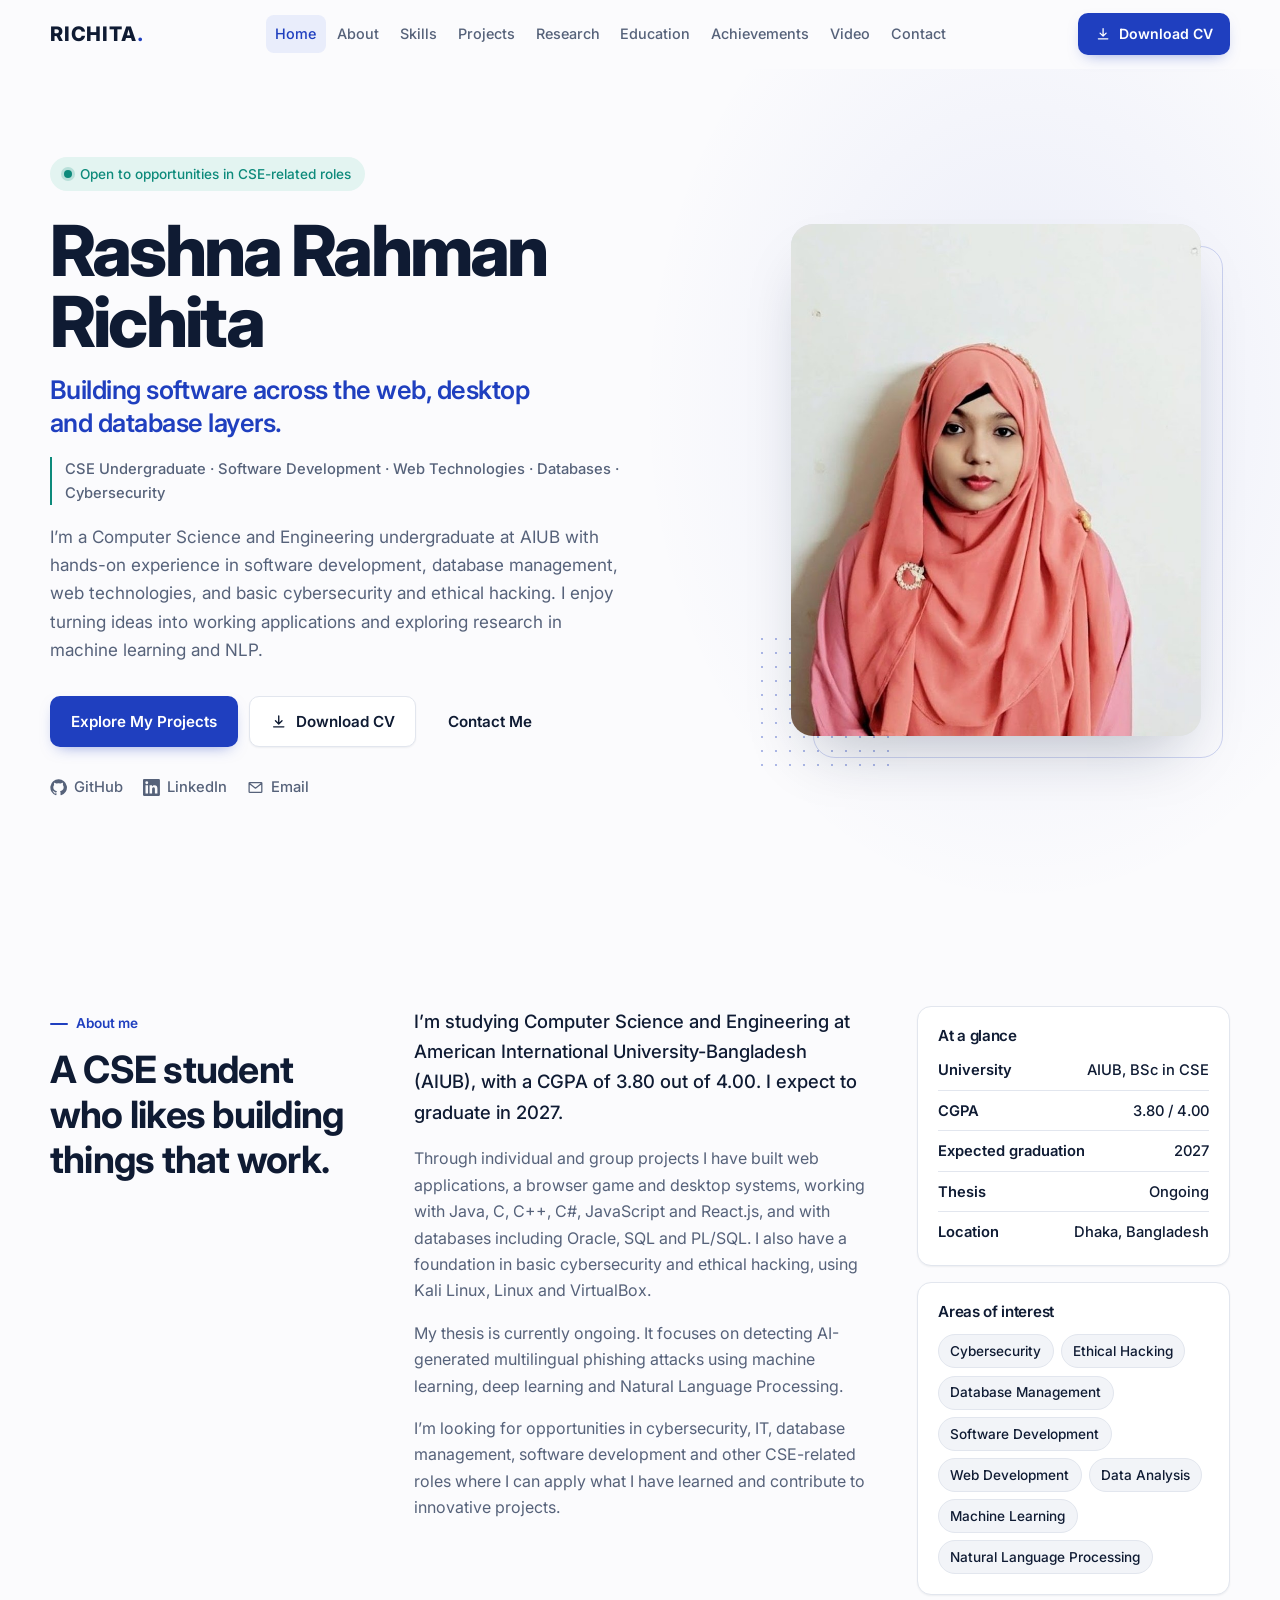
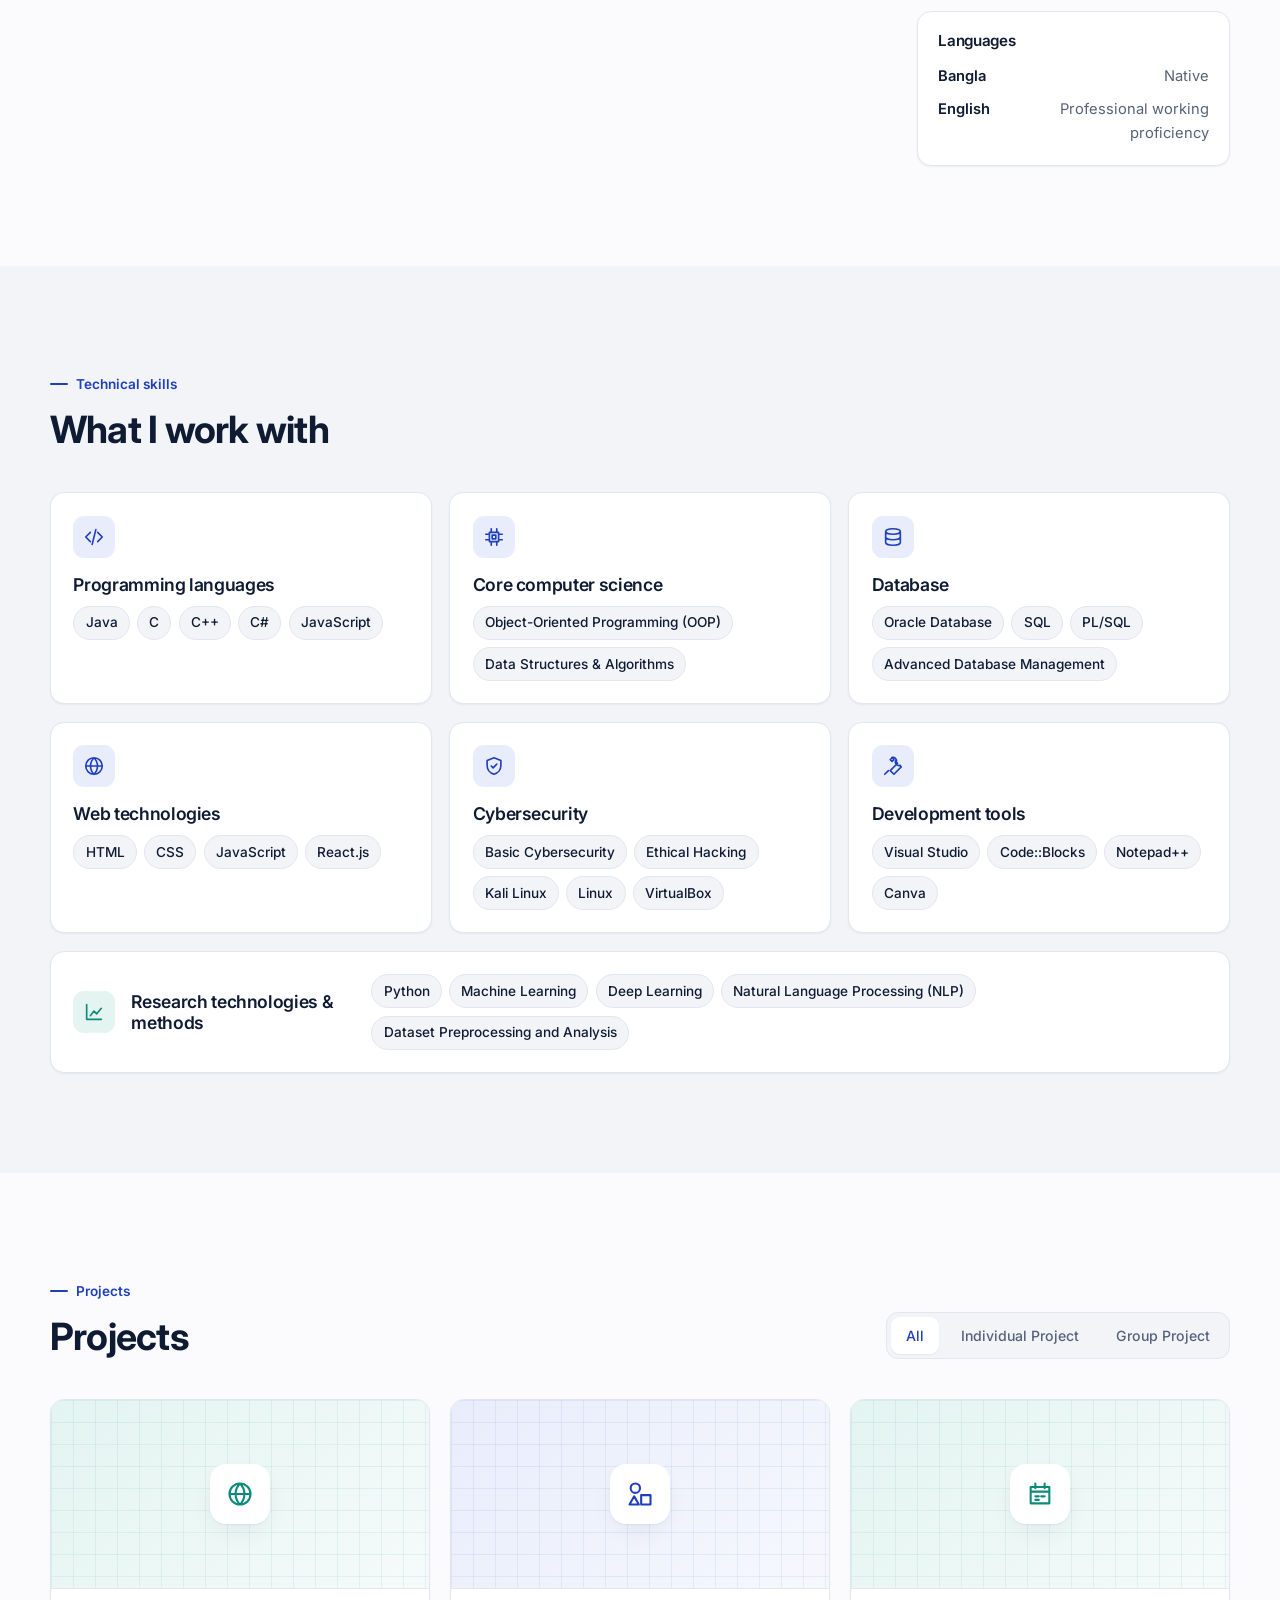
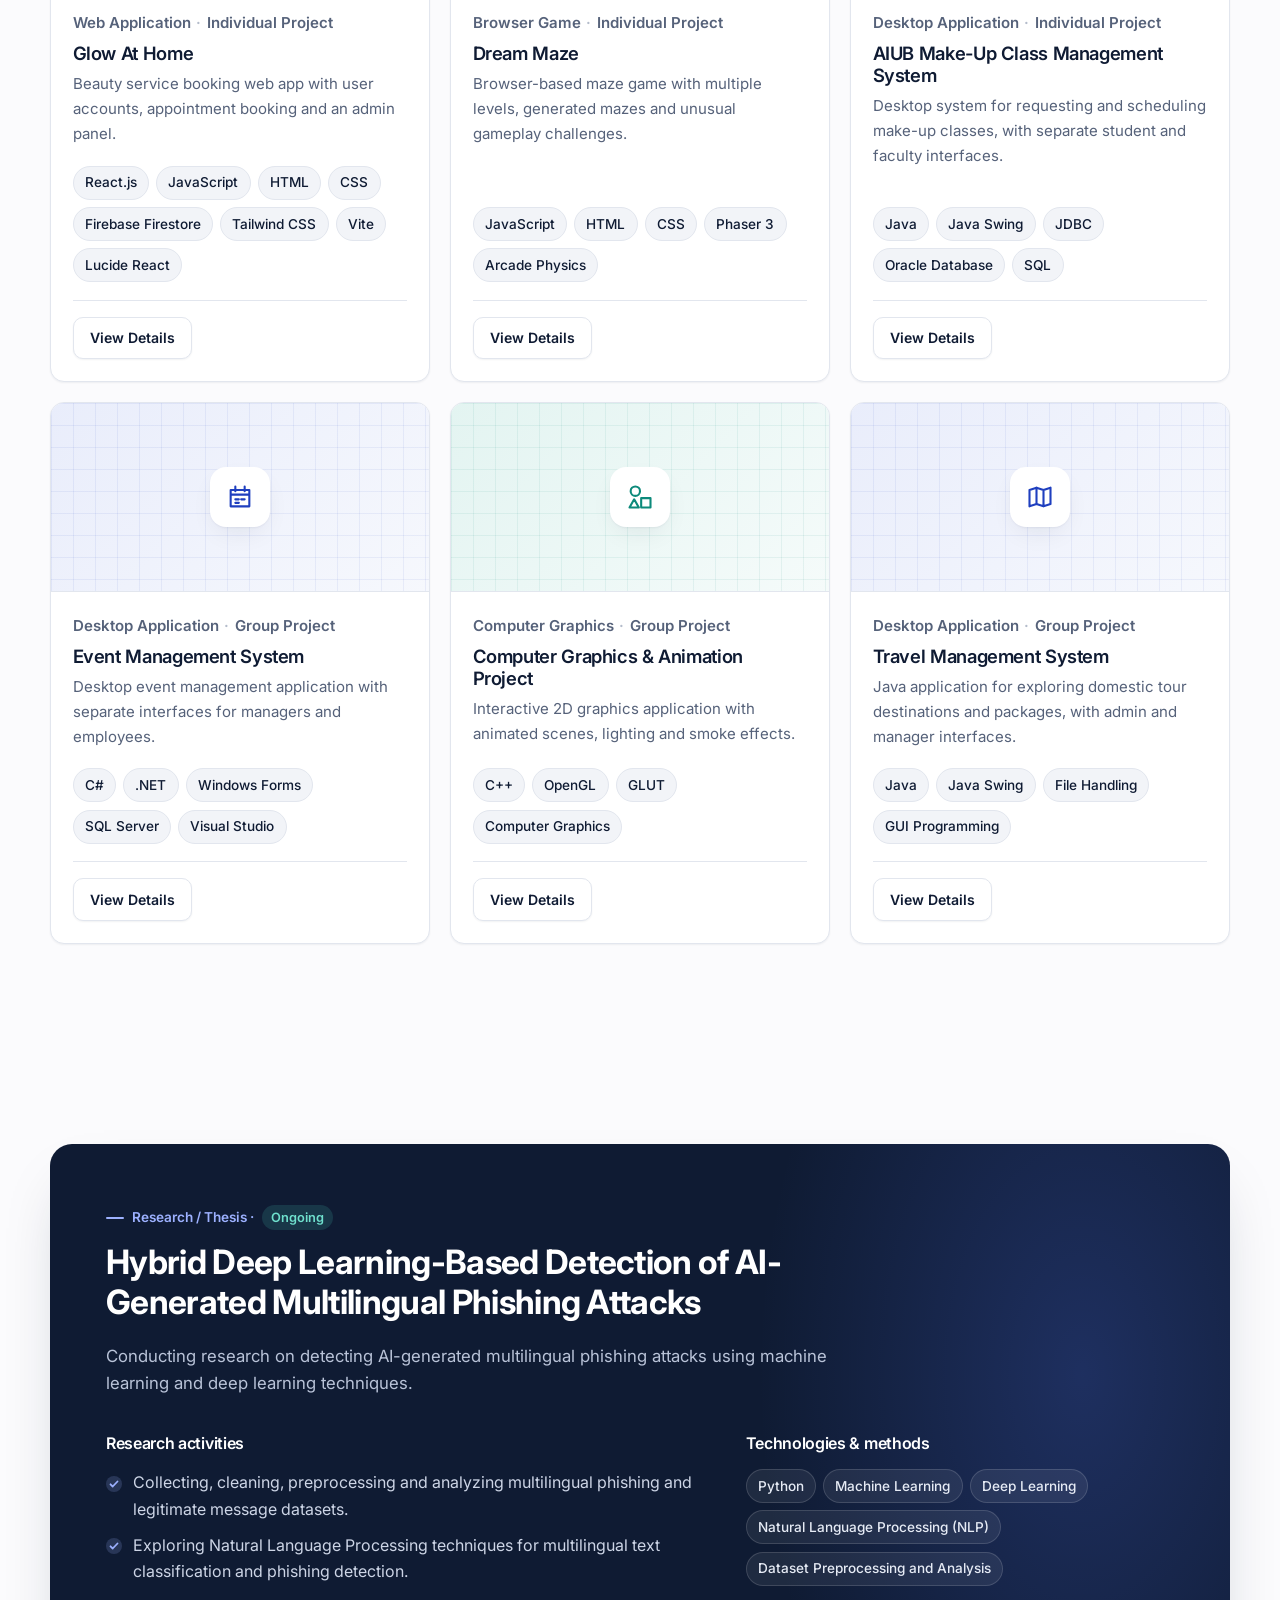
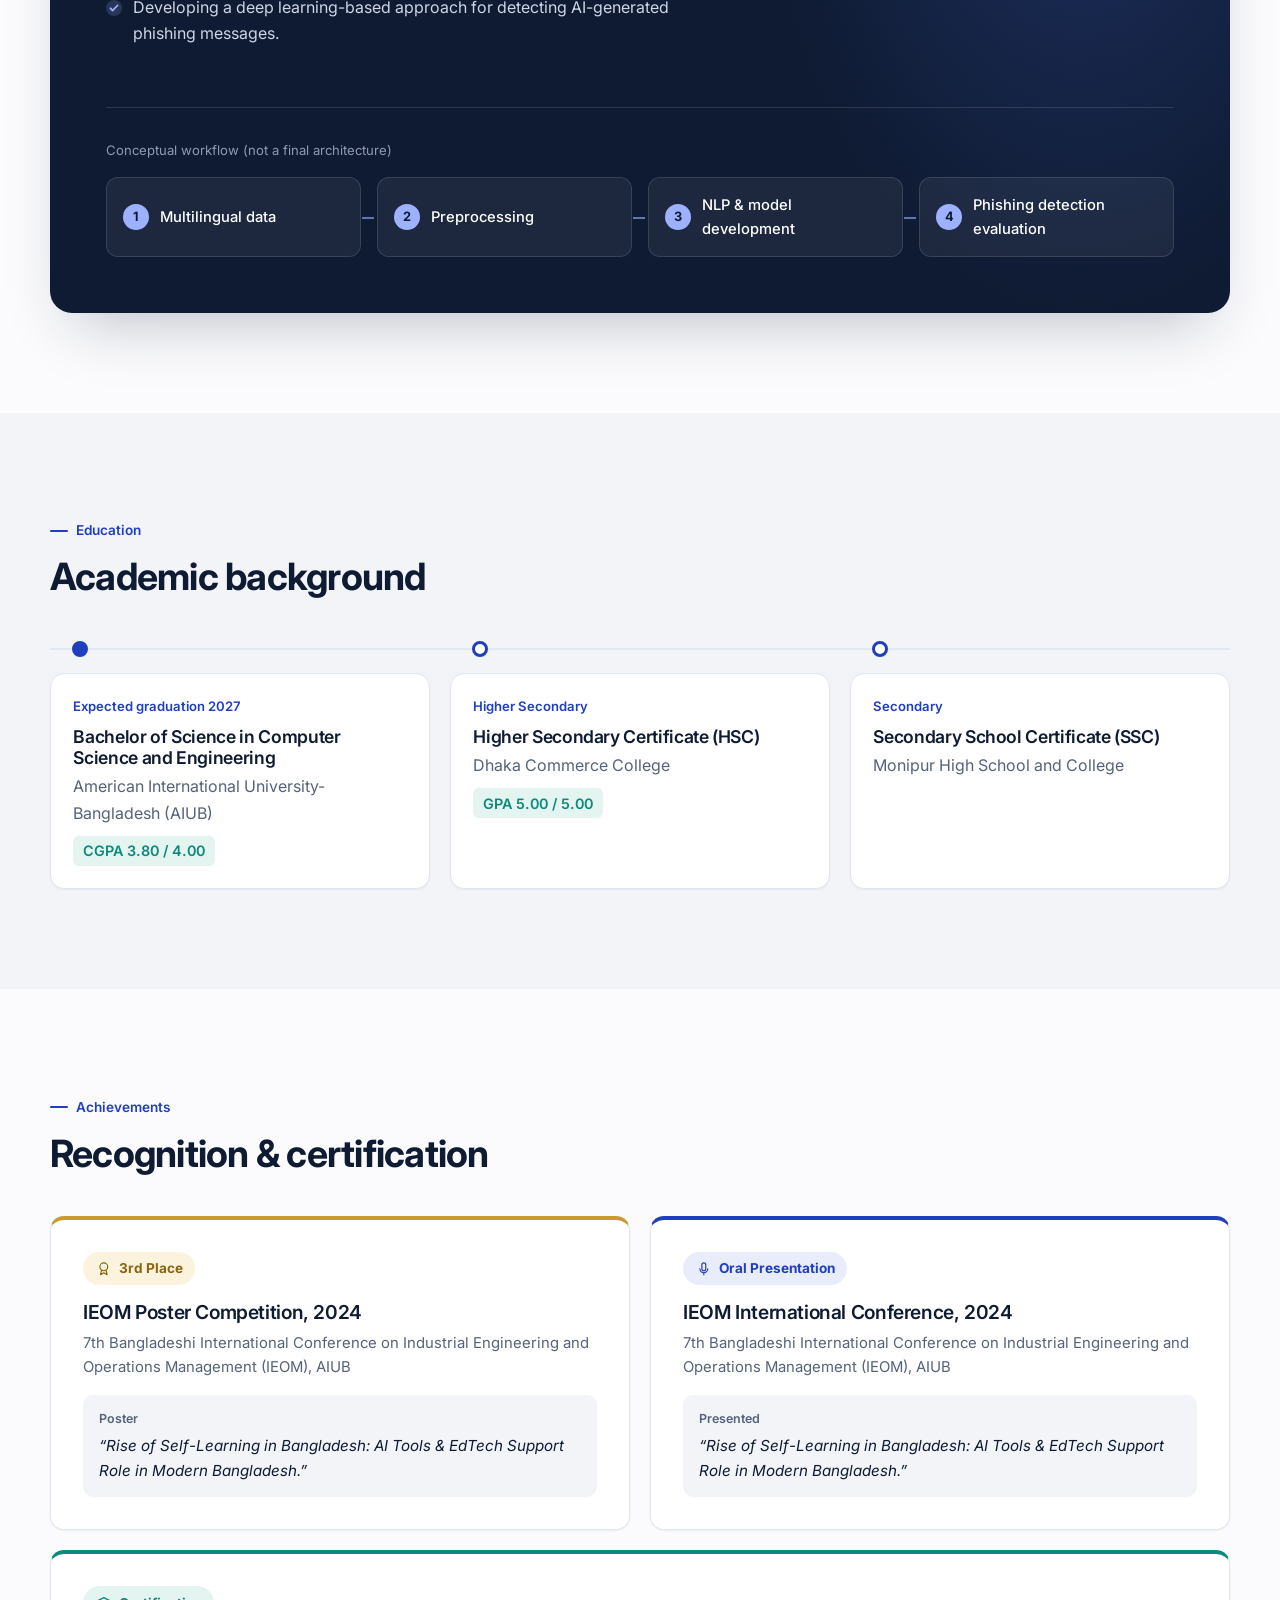
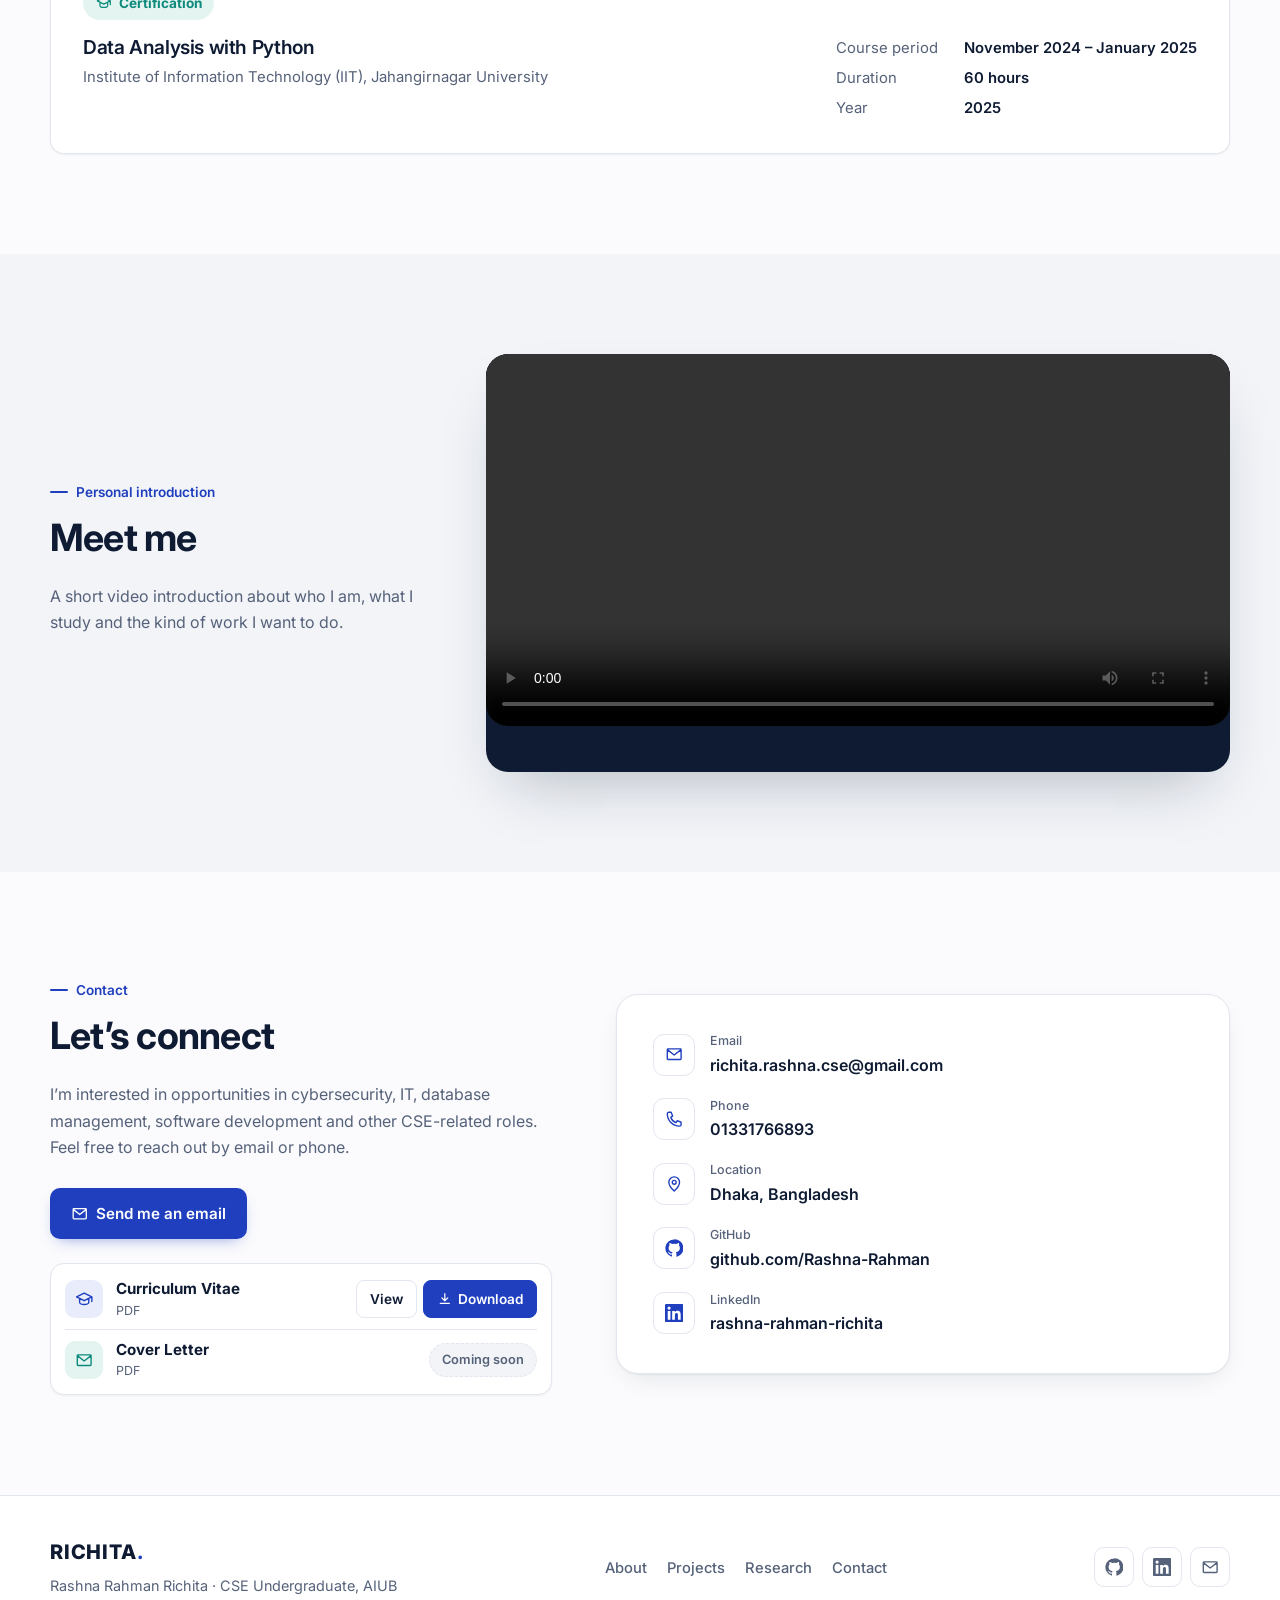
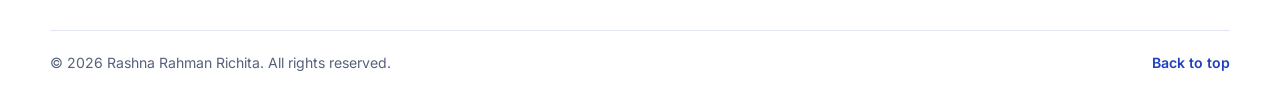
==== commit ef26f5d4: "Rename indexnew.html to index.html" ====
--- a/index.html
+++ b/index.html
@@ -398,14 +398,11 @@
       </div>
 
       <div class="video-frame reveal" id="video-frame">
-        <video id="intro-video" controls preload="metadata" playsinline hidden>
-          <source src="introduction.mp4" type="video/mp4">
+        <video id="intro-video" controls preload="metadata" playsinline
+               style="display:block; width:100%; height:auto; max-height:520px; border-radius:inherit; background:#000;">
+          <source src="Rashna_Introduction_Video.mp4" type="video/mp4">
+          Your browser does not support video playback.
         </video>
-        <div class="video-placeholder" id="video-placeholder">
-          <span class="play-ring" aria-hidden="true"><svg class="icon"><use href="#i-play"/></svg></span>
-          <p class="vp-title">My introduction video is coming soon.</p>
-          <p class="vp-sub">Check back later for a short personal introduction.</p>
-        </div>
       </div>
     </div>
   </section>
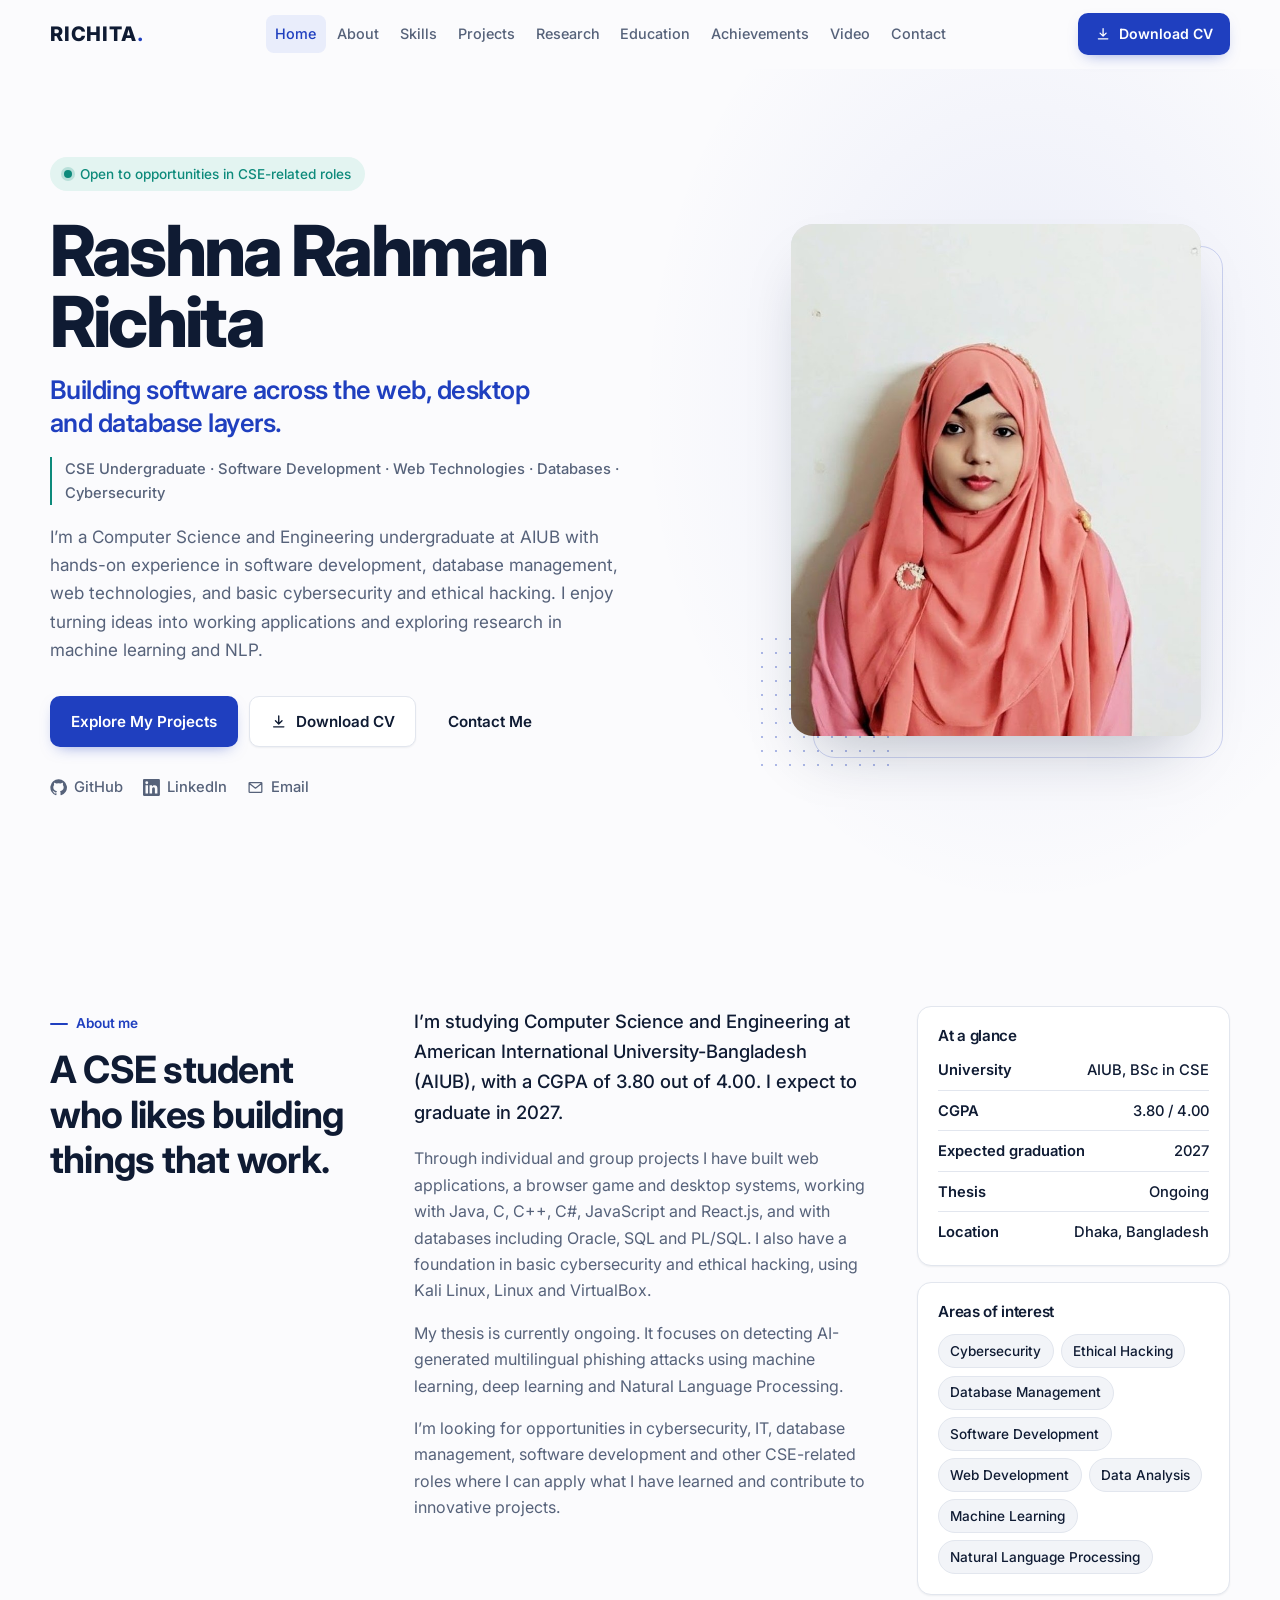
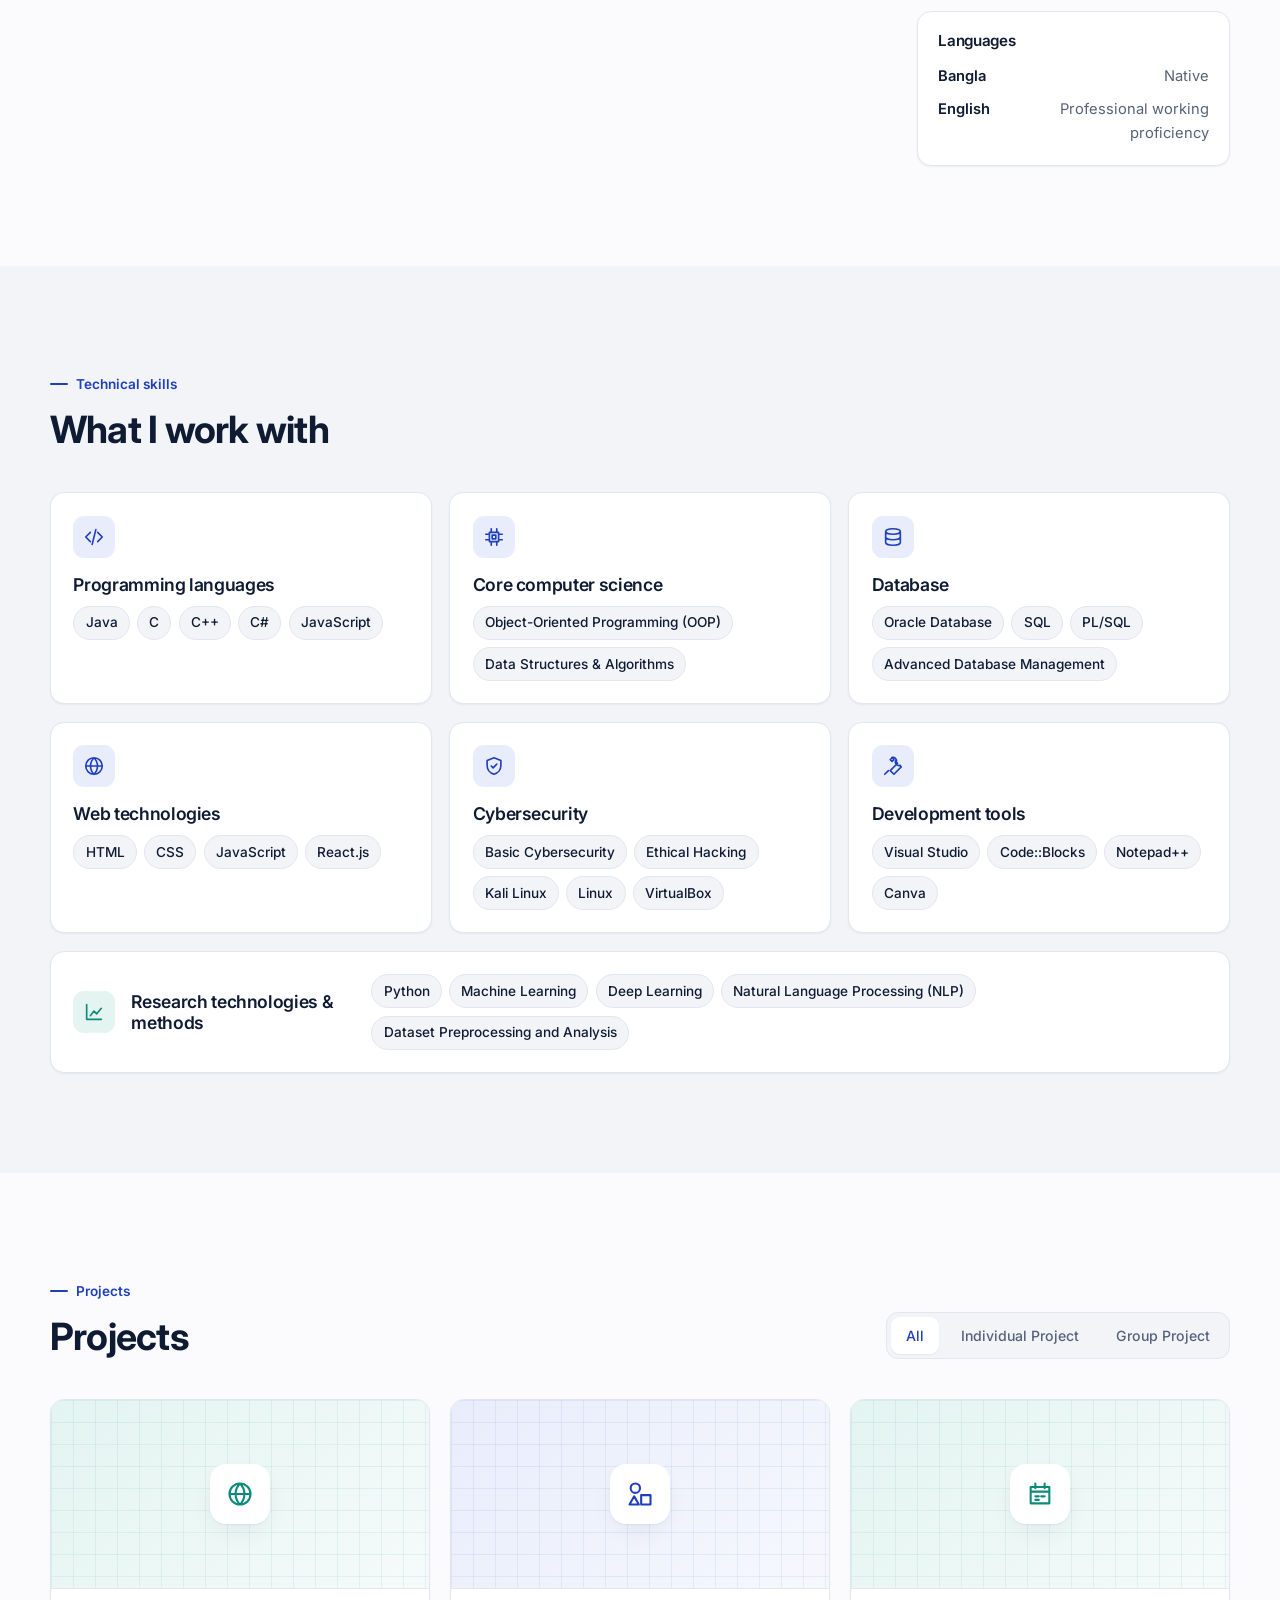
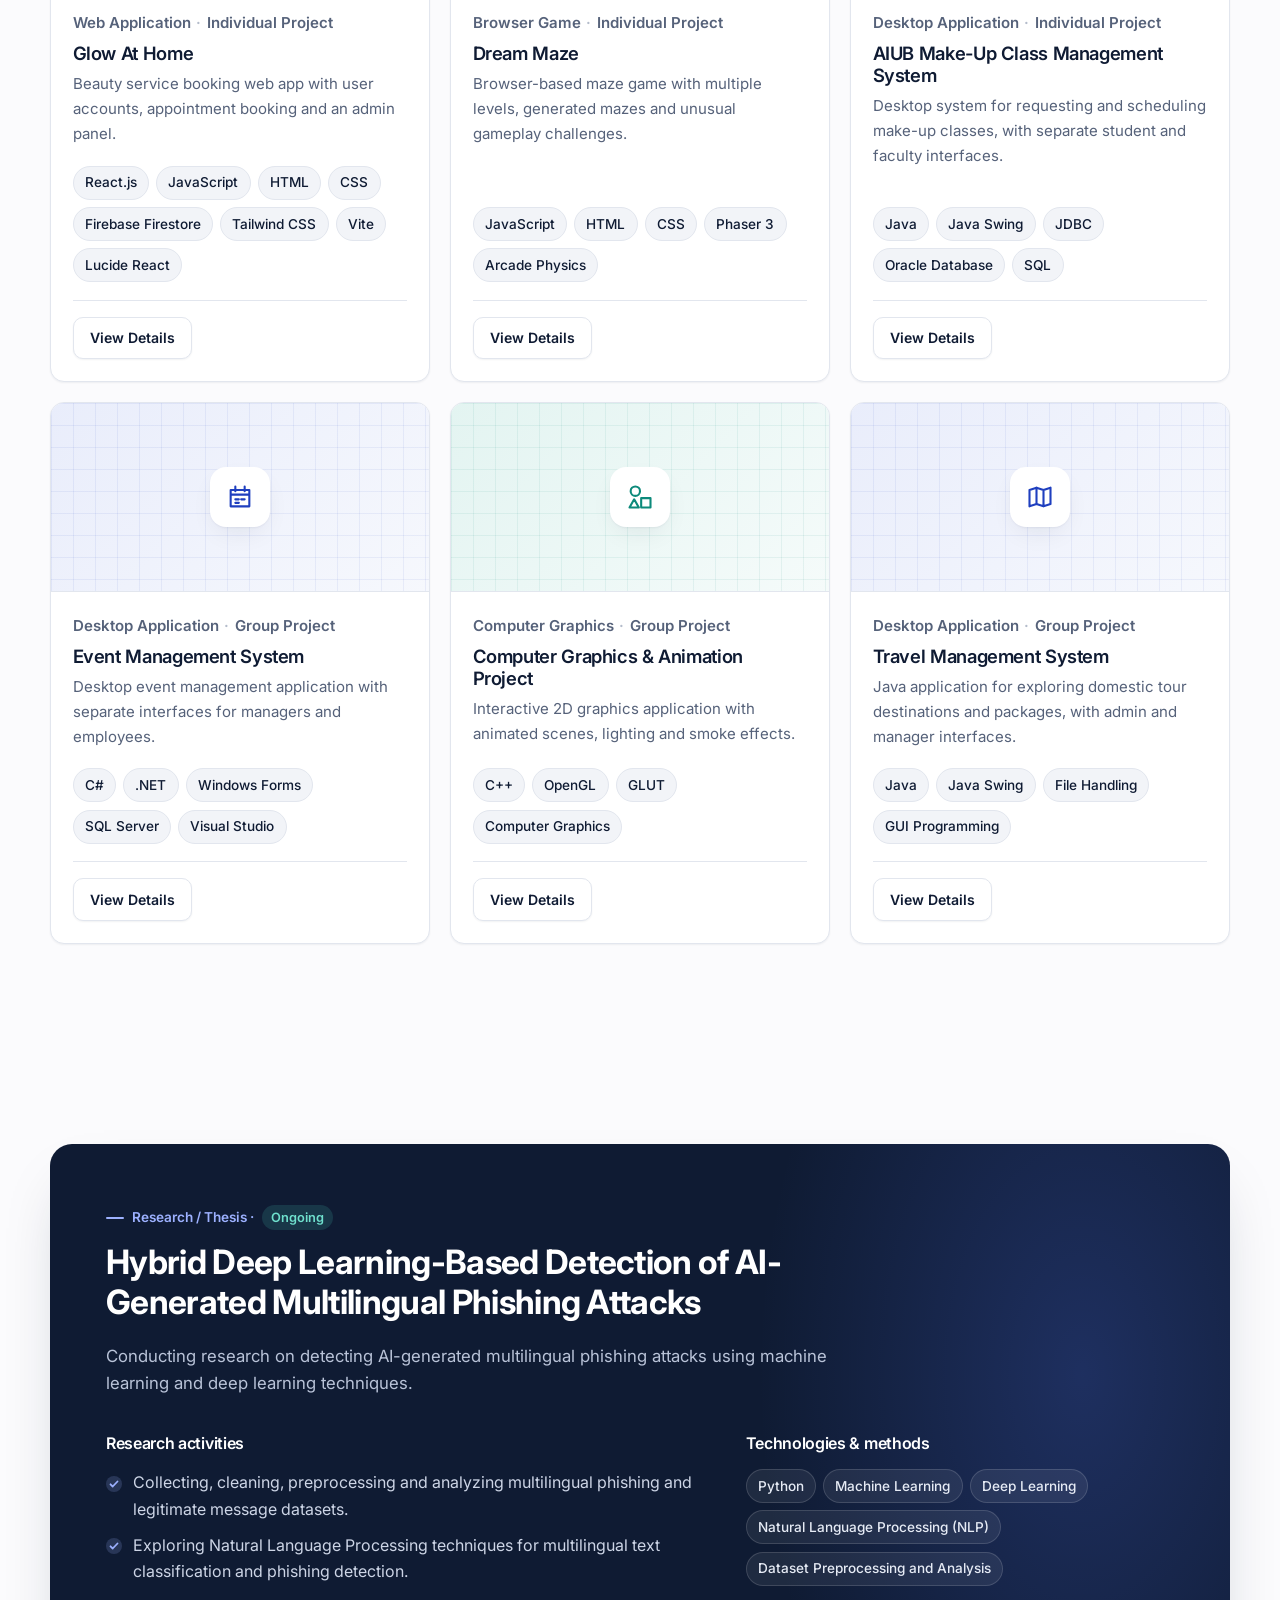
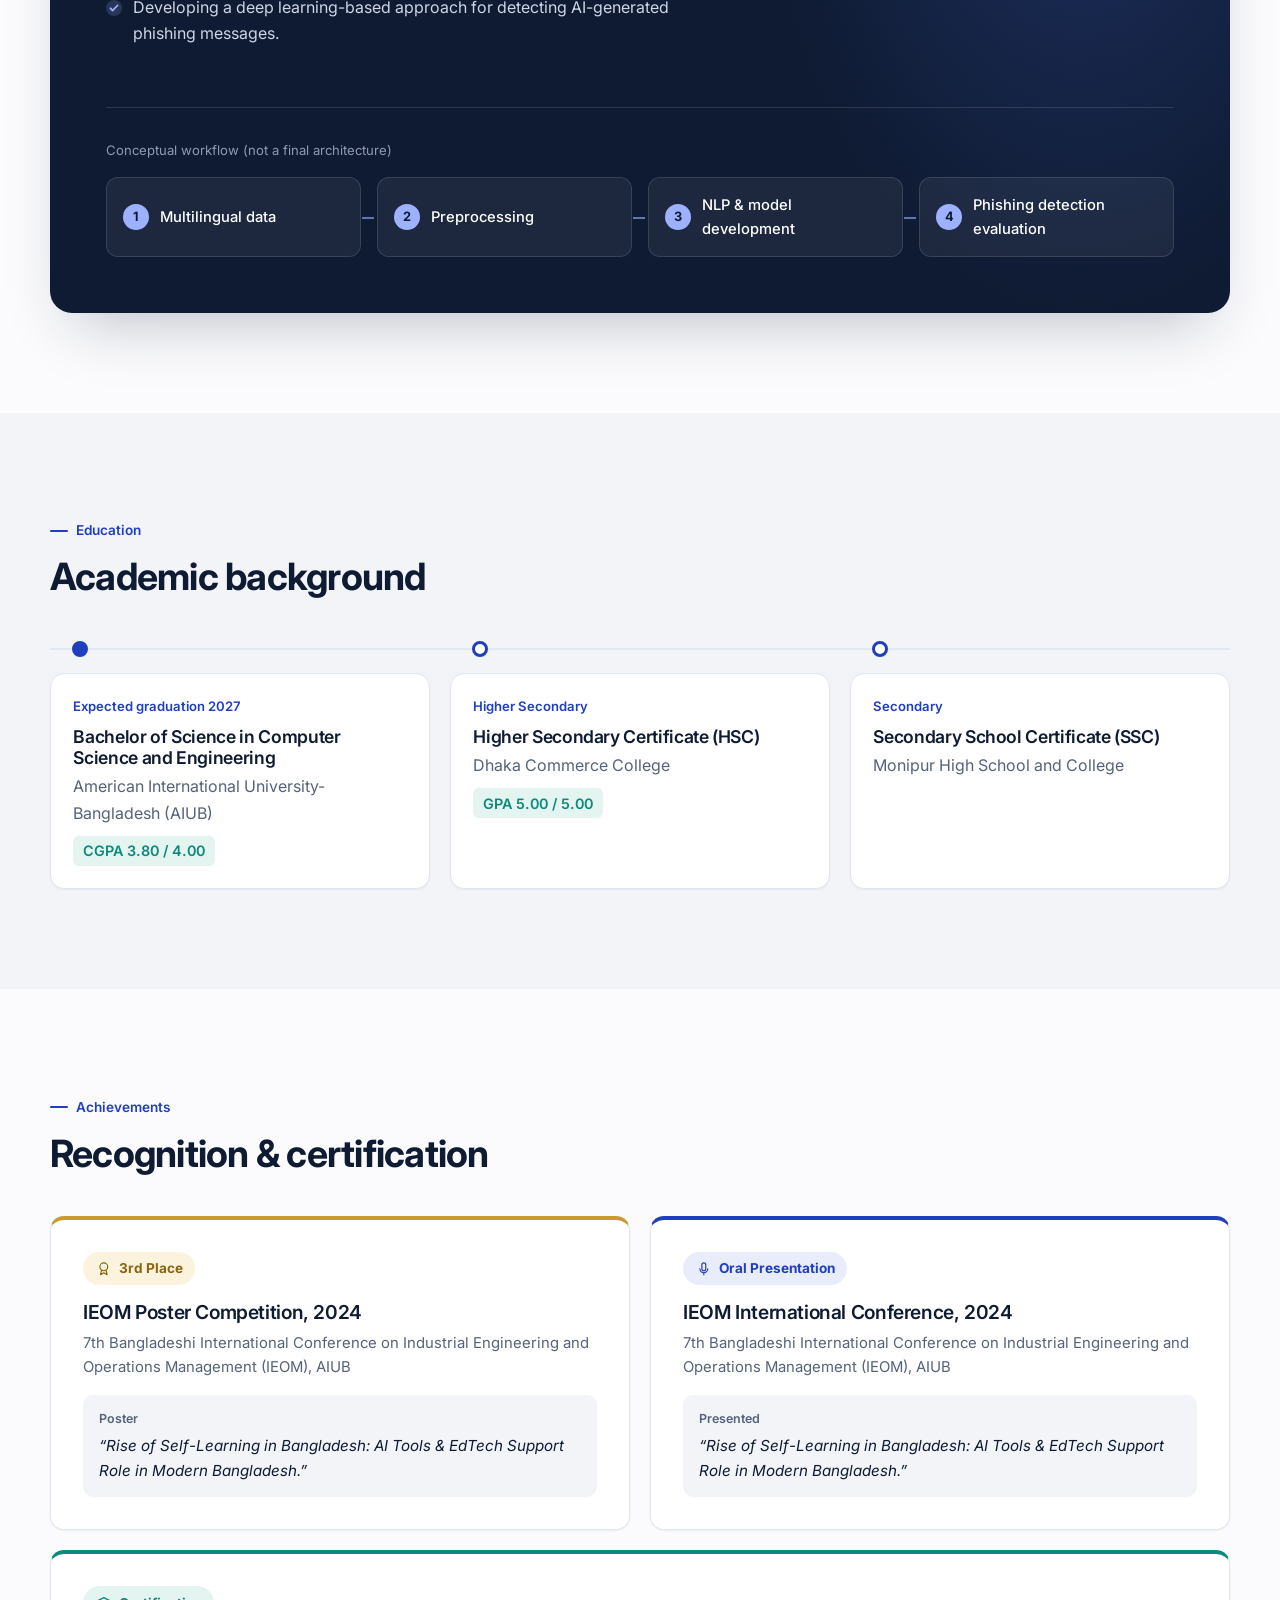
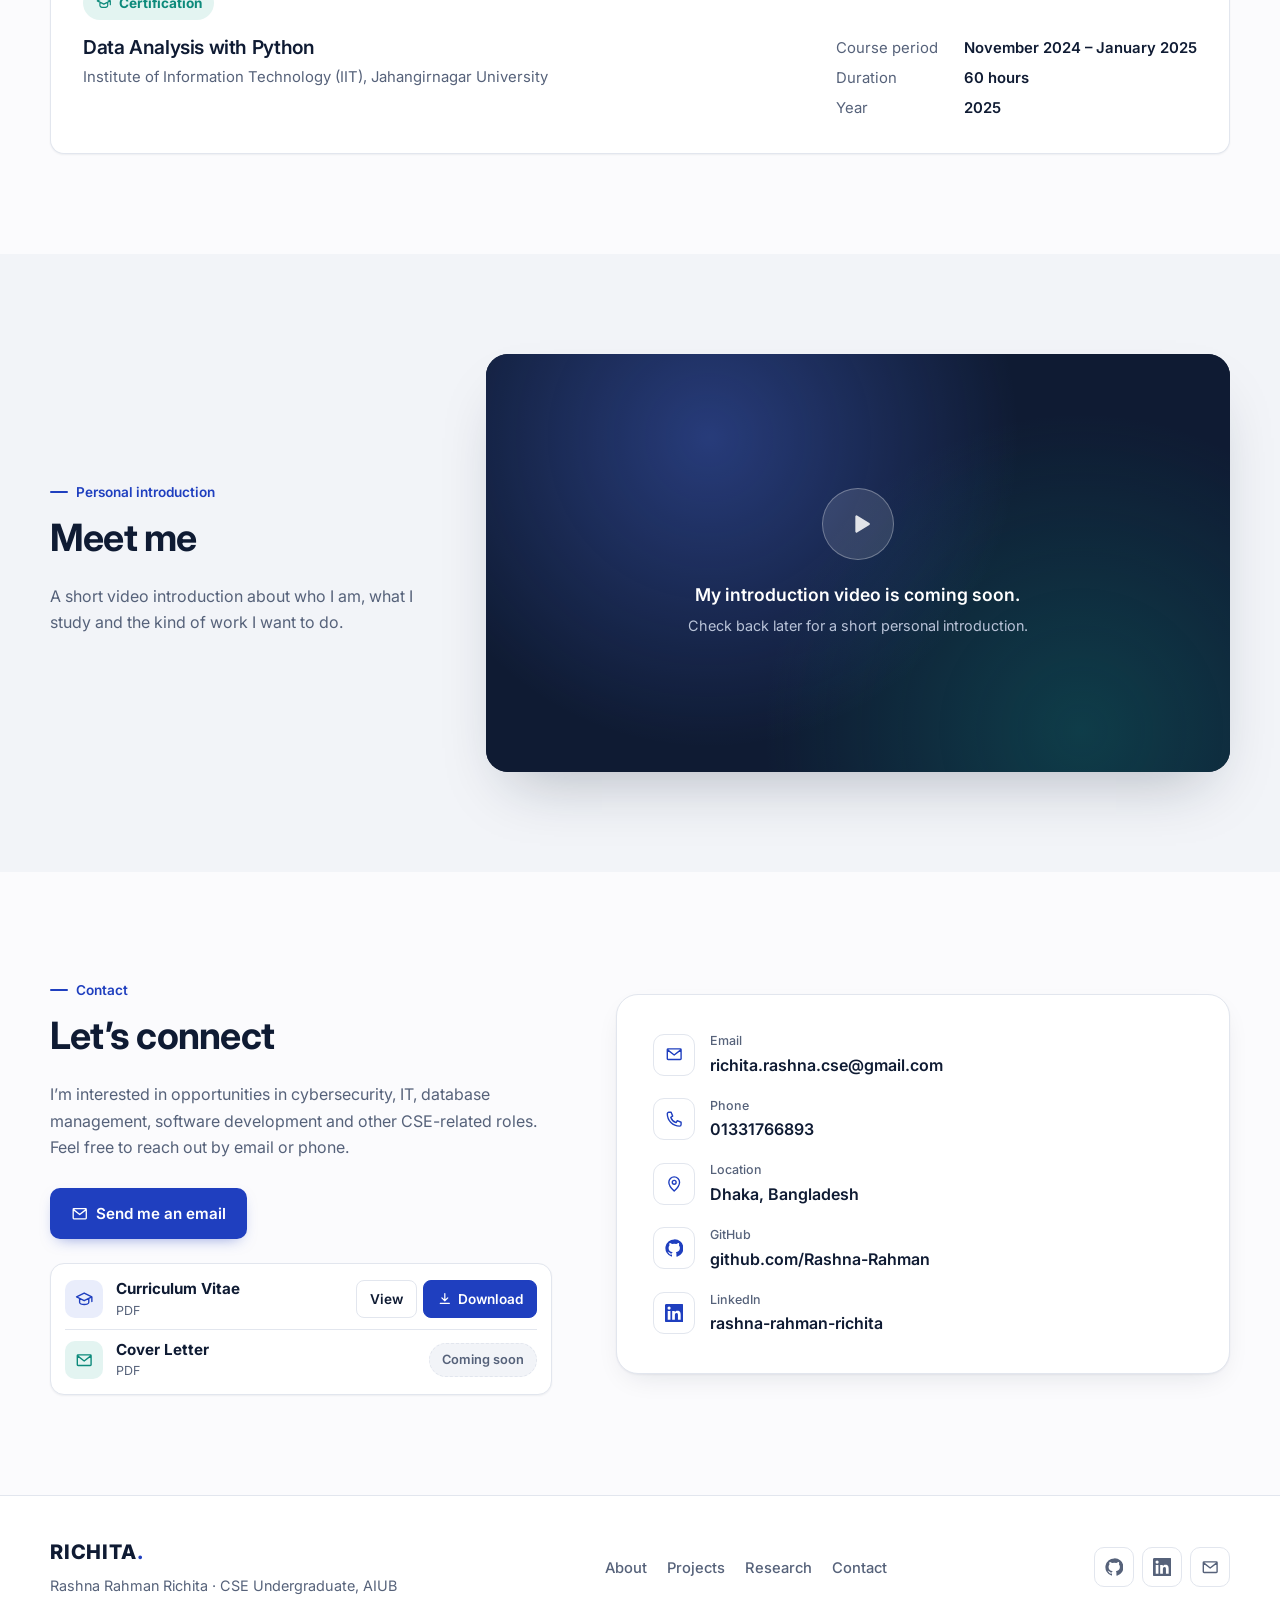
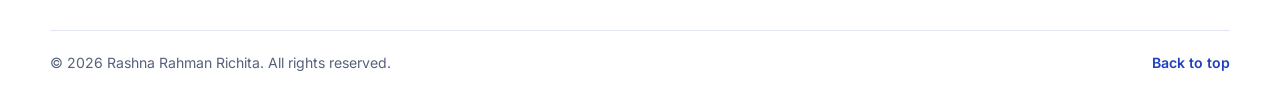
==== commit 78dc5453: "Add files via upload" ====
--- a/index.html
+++ b/index.html
@@ -398,11 +398,14 @@
       </div>
 
       <div class="video-frame reveal" id="video-frame">
-        <video id="intro-video" controls preload="metadata" playsinline
-               style="display:block; width:100%; height:auto; max-height:520px; border-radius:inherit; background:#000;">
-          <source src="Rashna_Introduction_Video.mp4" type="video/mp4">
-          Your browser does not support video playback.
+        <video id="intro-video" controls preload="metadata" playsinline hidden>
+          <source src="introduction.mp4#t=0.1" type="video/mp4"><!-- #t=0.1 makes Android phones show the first frame instead of a black box -->
         </video>
+        <div class="video-placeholder" id="video-placeholder">
+          <span class="play-ring" aria-hidden="true"><svg class="icon"><use href="#i-play"/></svg></span>
+          <p class="vp-title">My introduction video is coming soon.</p>
+          <p class="vp-sub">Check back later for a short personal introduction.</p>
+        </div>
       </div>
     </div>
   </section>
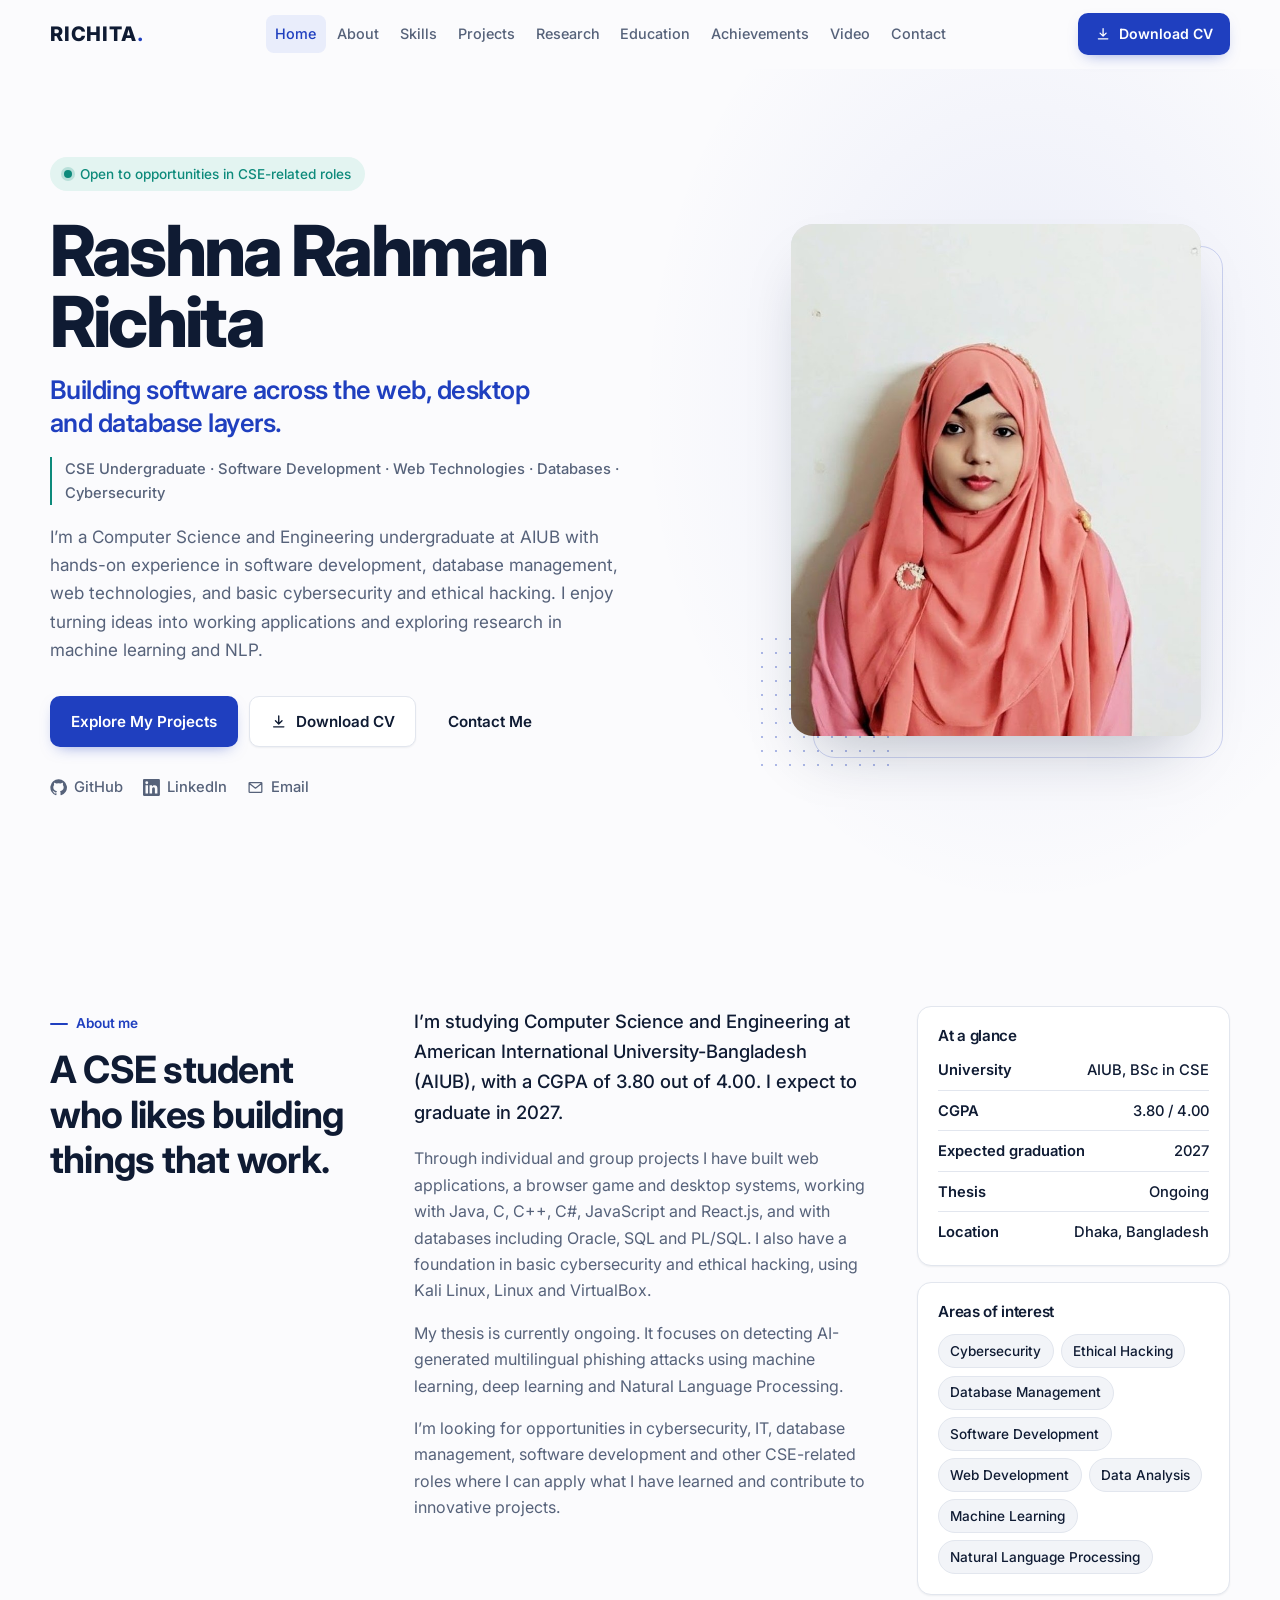
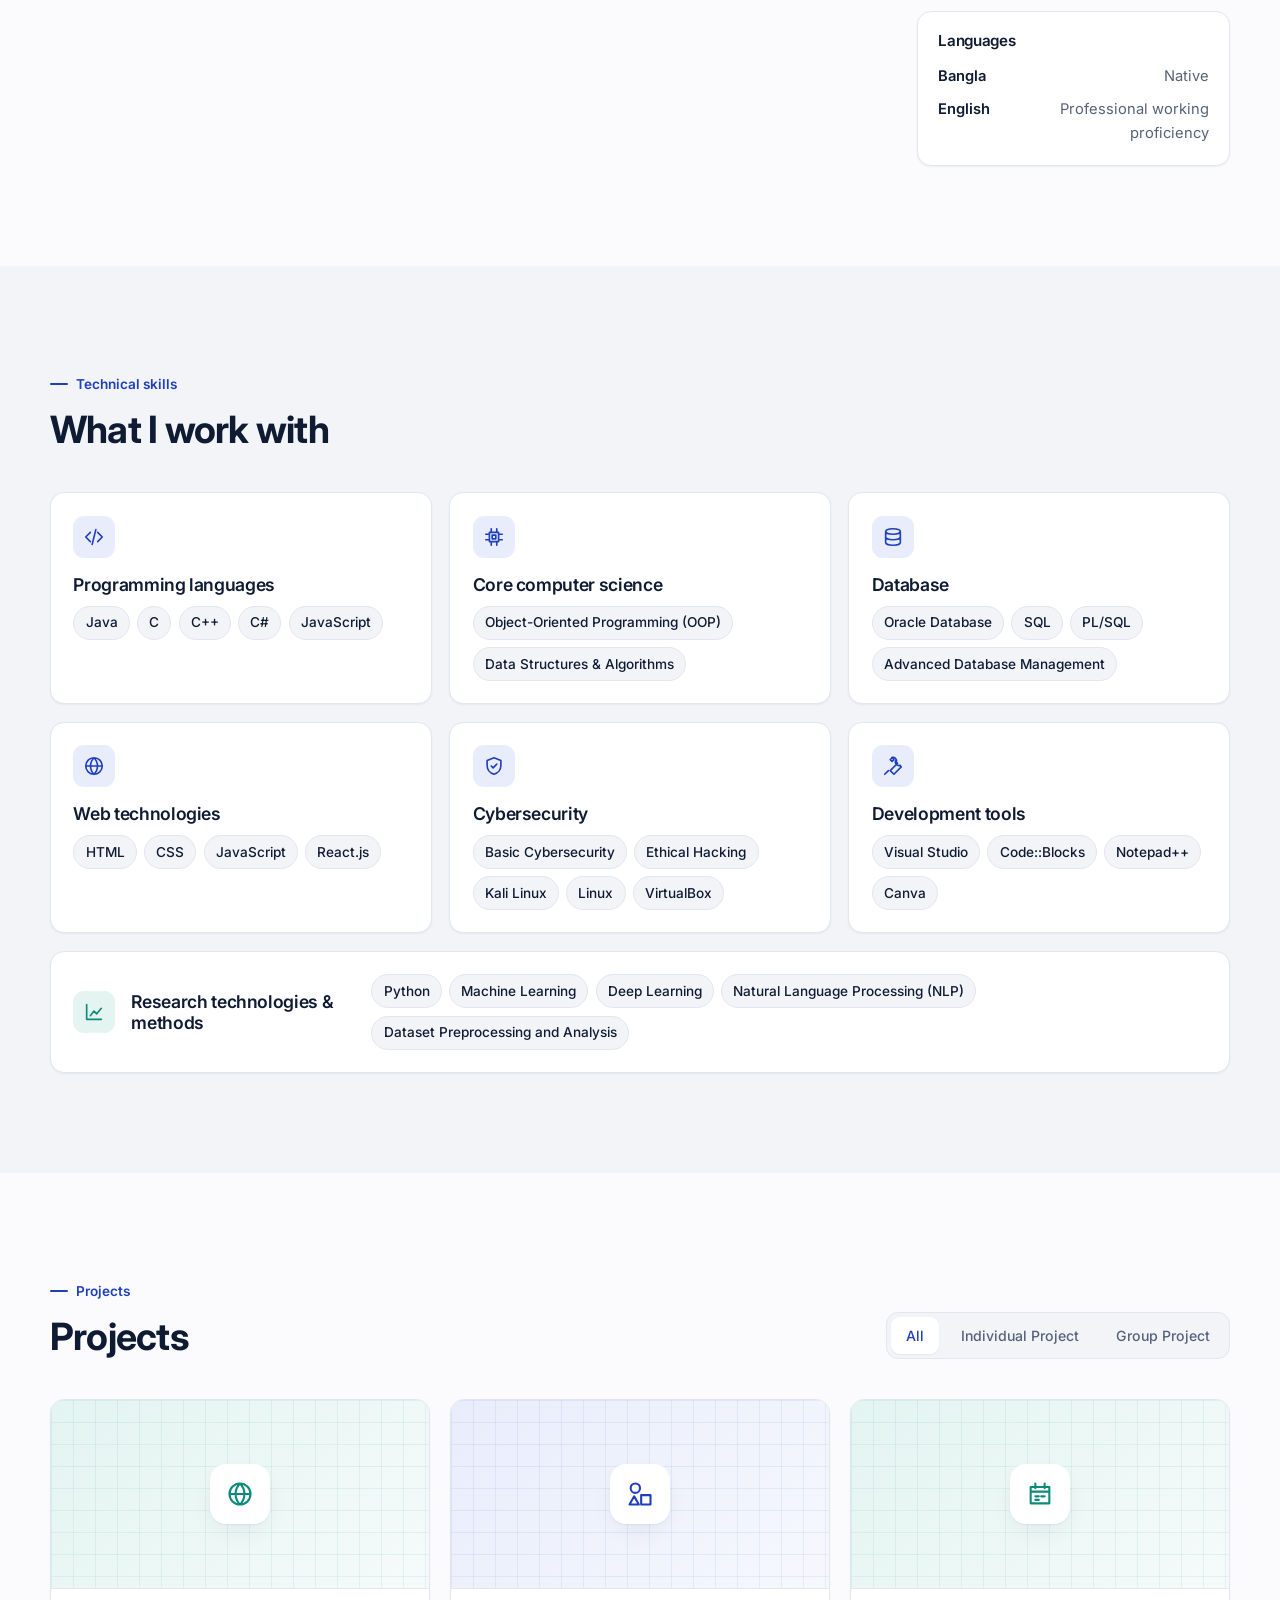
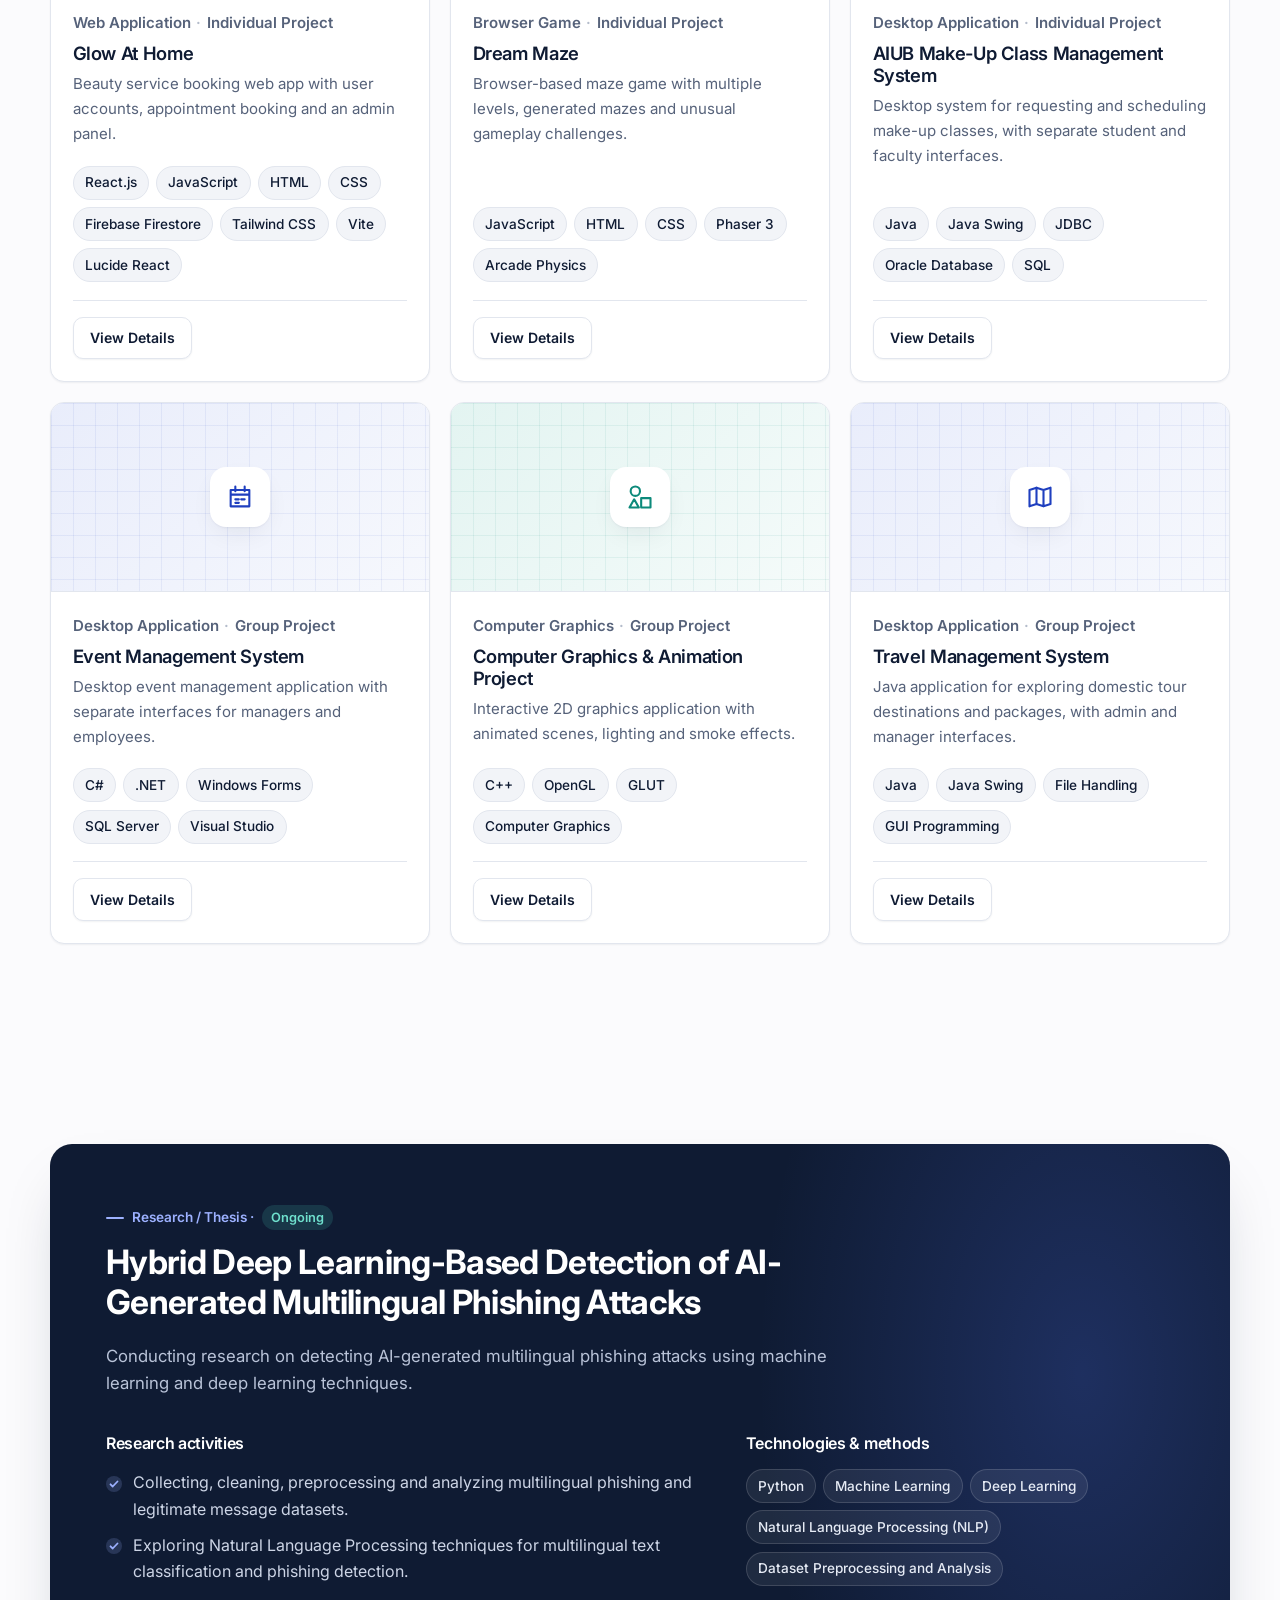
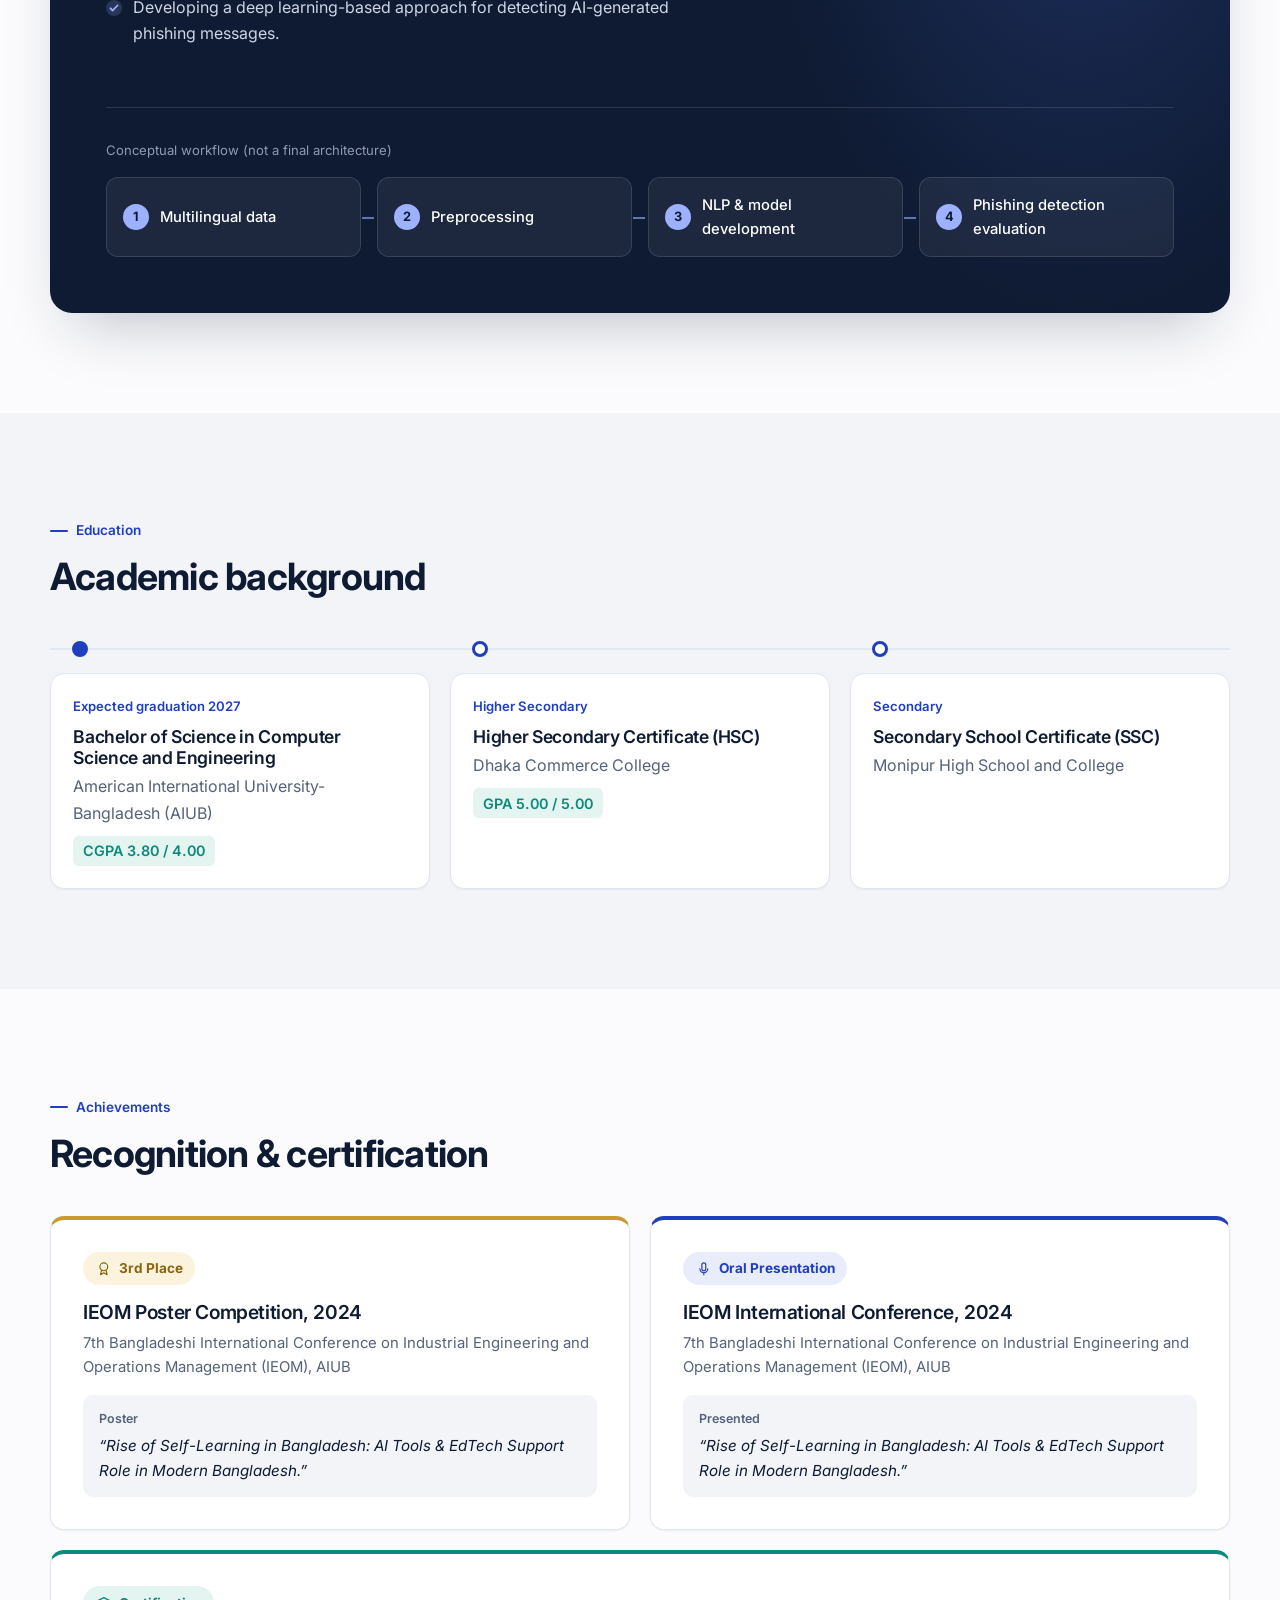
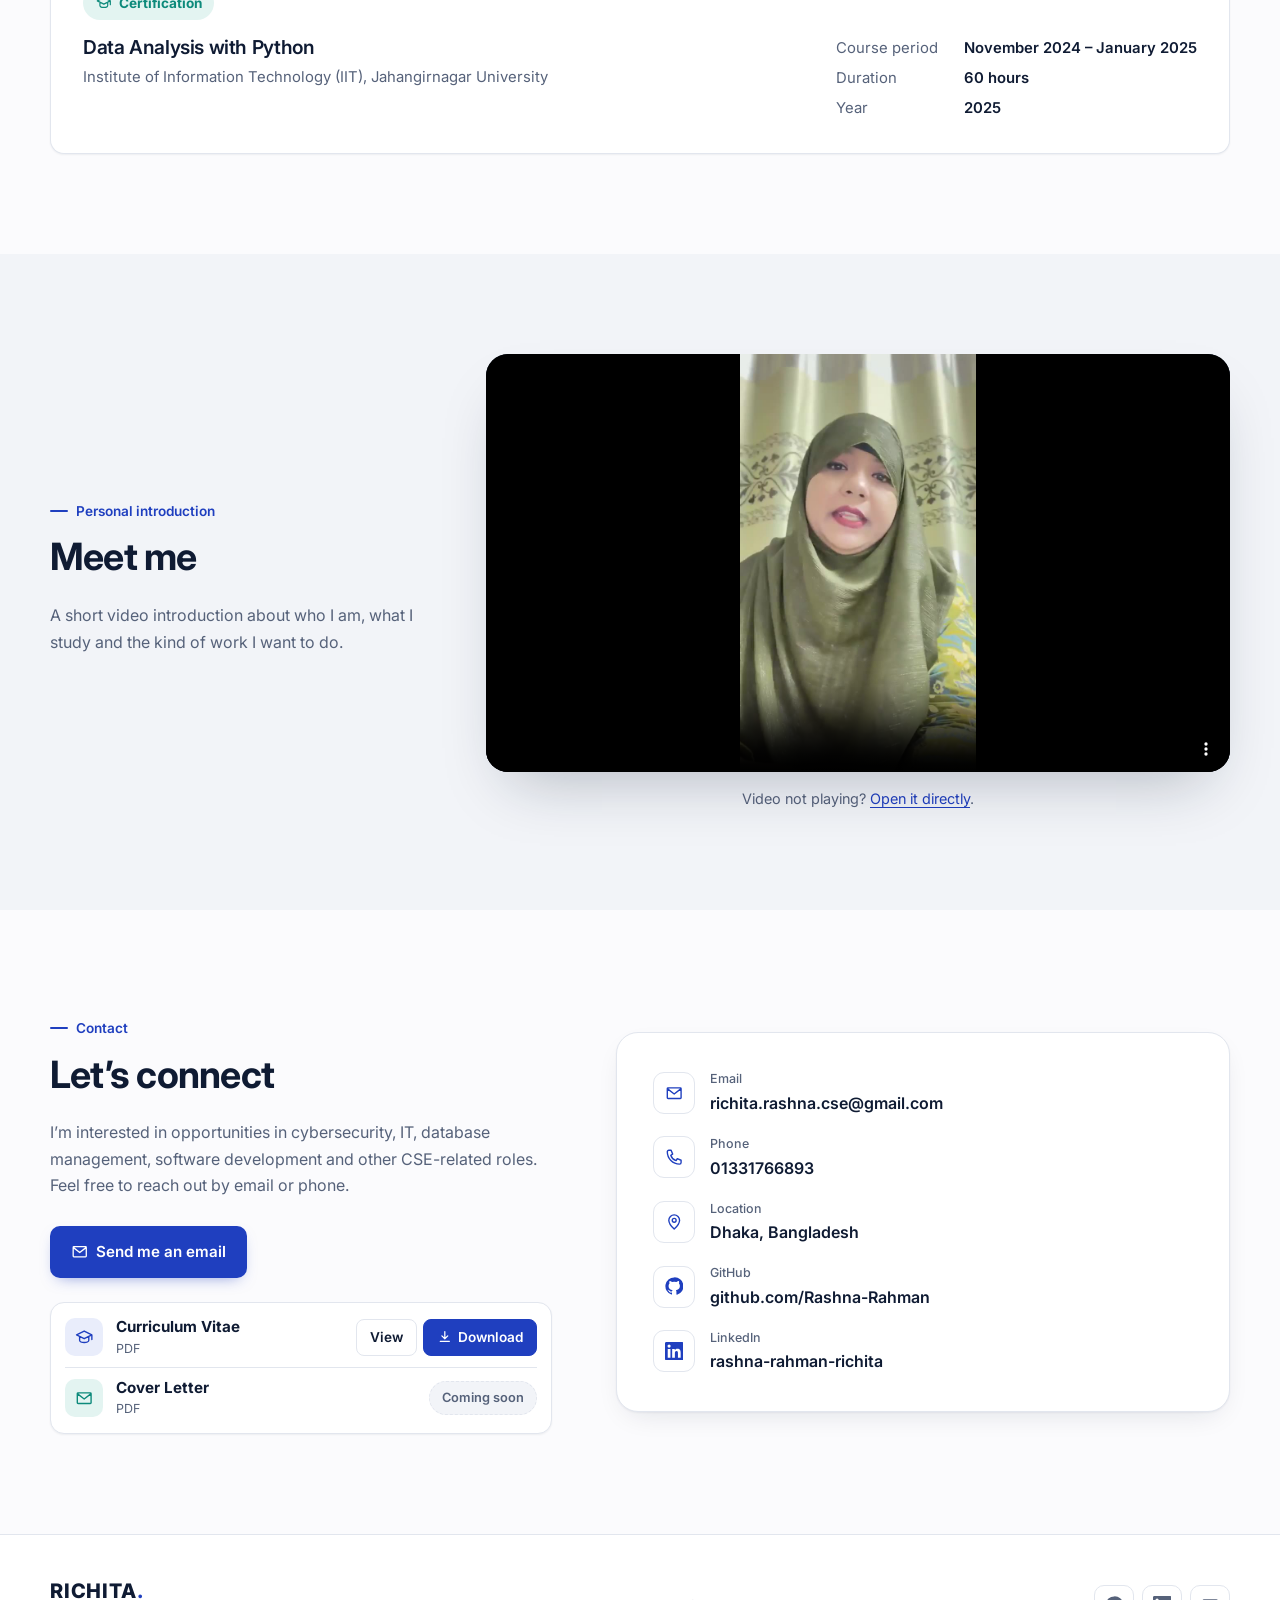
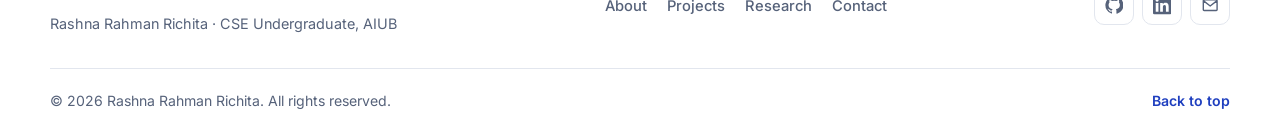
==== commit df0a4736: "Add files via upload" ====
--- a/index.html
+++ b/index.html
@@ -19,7 +19,7 @@
   <link rel="preconnect" href="https://fonts.gstatic.com" crossorigin>
   <link href="https://fonts.googleapis.com/css2?family=Inter:wght@400;500;600;700;800&display=swap" rel="stylesheet">
 
-  <link rel="stylesheet" href="style.css">
+  <link rel="stylesheet" href="style.css?v=3">
   <script>document.documentElement.classList.add("js");</script>
 </head>
 <body>
@@ -397,15 +397,18 @@
         <p class="muted">A short video introduction about who I am, what I study and the kind of work I want to do.</p>
       </div>
 
-      <div class="video-frame reveal" id="video-frame">
-        <video id="intro-video" controls preload="metadata" playsinline hidden>
-          <source src="introduction.mp4#t=0.1" type="video/mp4"><!-- #t=0.1 makes Android phones show the first frame instead of a black box -->
+      <div class="video-col reveal">
+      <div class="video-frame" id="video-frame">
+        <video id="intro-video" controls playsinline preload="none" poster="video-poster.jpg?v=3" src="introduction.mp4?v=3">
+          Your browser cannot play this video. <a href="introduction.mp4?v=3">Open the video</a>.
         </video>
-        <div class="video-placeholder" id="video-placeholder">
+        <div class="video-placeholder" id="video-placeholder" hidden>
           <span class="play-ring" aria-hidden="true"><svg class="icon"><use href="#i-play"/></svg></span>
           <p class="vp-title">My introduction video is coming soon.</p>
           <p class="vp-sub">Check back later for a short personal introduction.</p>
         </div>
+      </div>
+      <p class="video-help">Video not playing? <a href="introduction.mp4?v=3" target="_blank" rel="noopener">Open it directly</a>.</p>
       </div>
     </div>
   </section>
@@ -507,6 +510,6 @@
 
 <p class="toast" id="toast" role="status" aria-live="polite"></p>
 
-<script src="script.js"></script>
+<script src="script.js?v=3"></script>
 </body>
 </html>
--- a/style.css
+++ b/style.css
@@ -720,3 +720,7 @@
   .cert-row { grid-template-columns: 1fr; }
   .contact-cta .btn { flex: 1 1 100%; }
 }
+
+/* Small help link under the introduction video */
+.video-help { margin: 0.9rem 0 0; font-size: 0.9rem; color: var(--text-muted); text-align: center; }
+.video-help[hidden] { display: none; }
